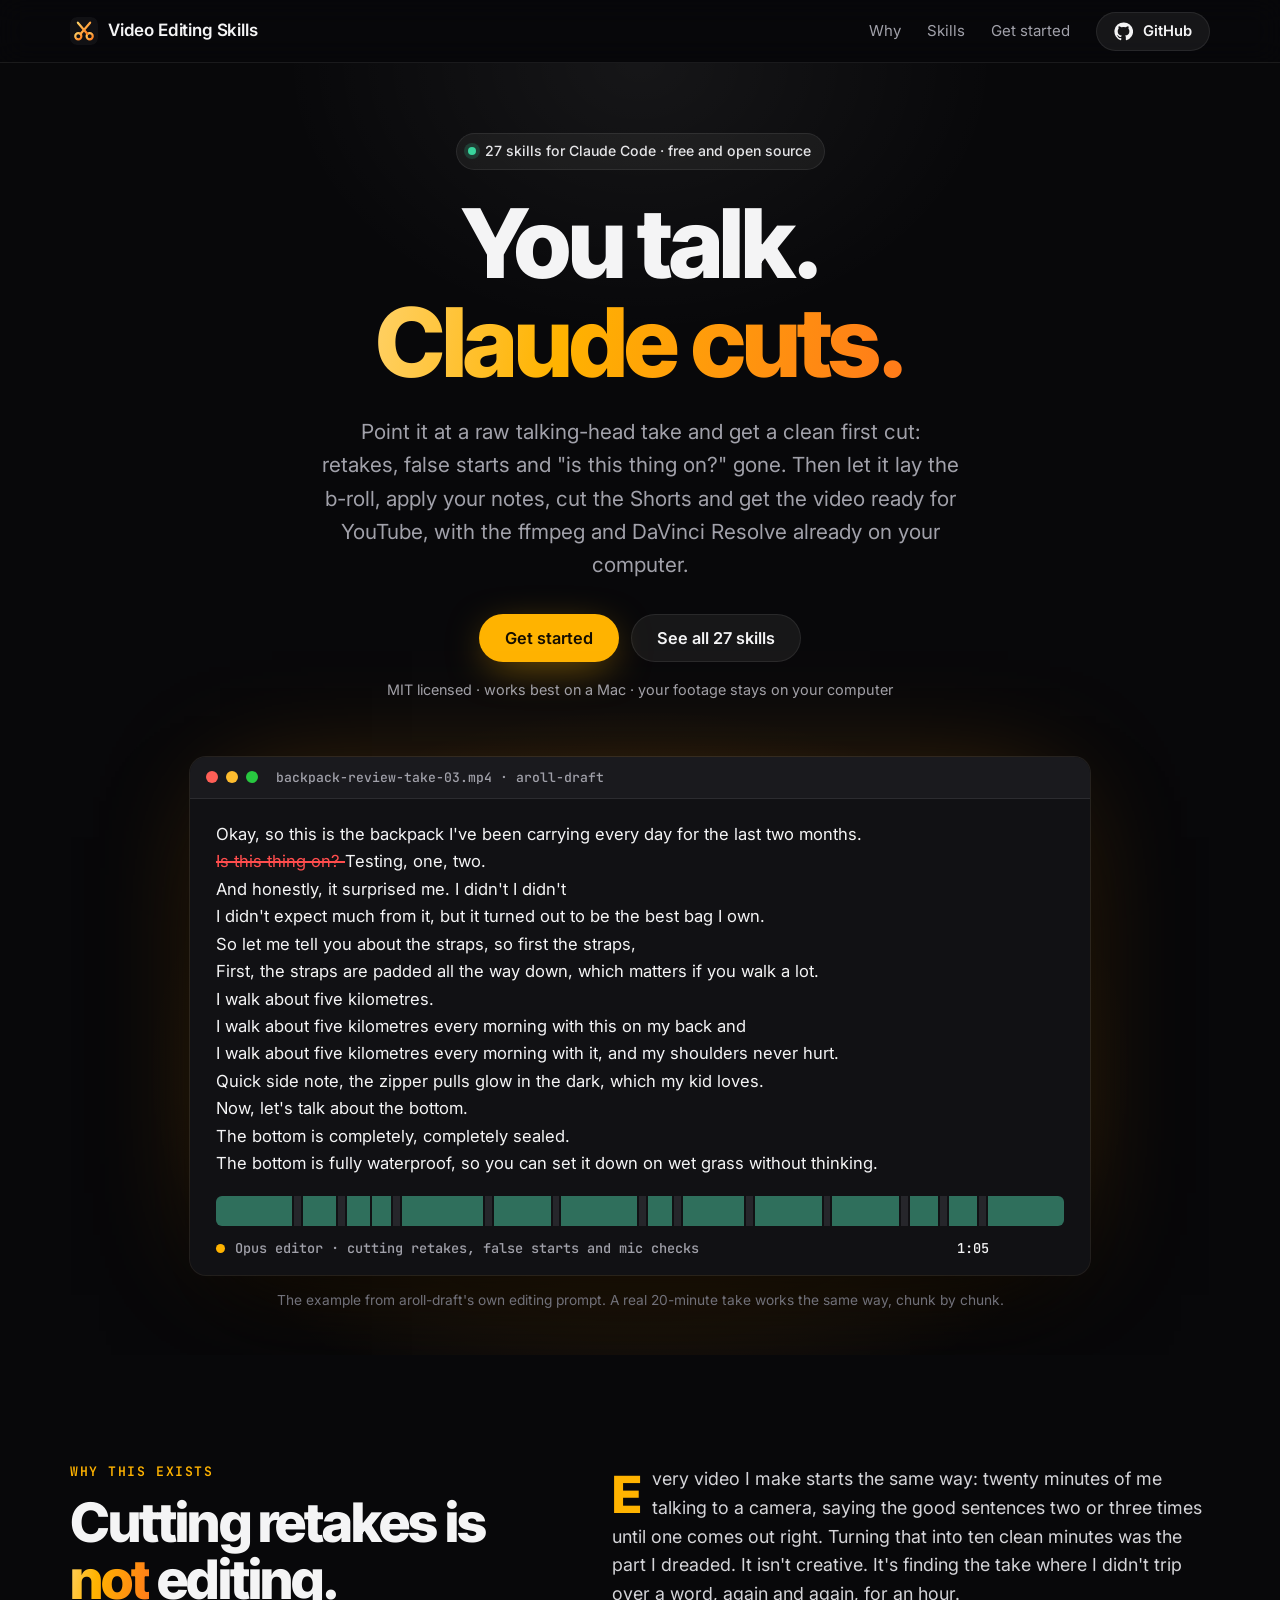
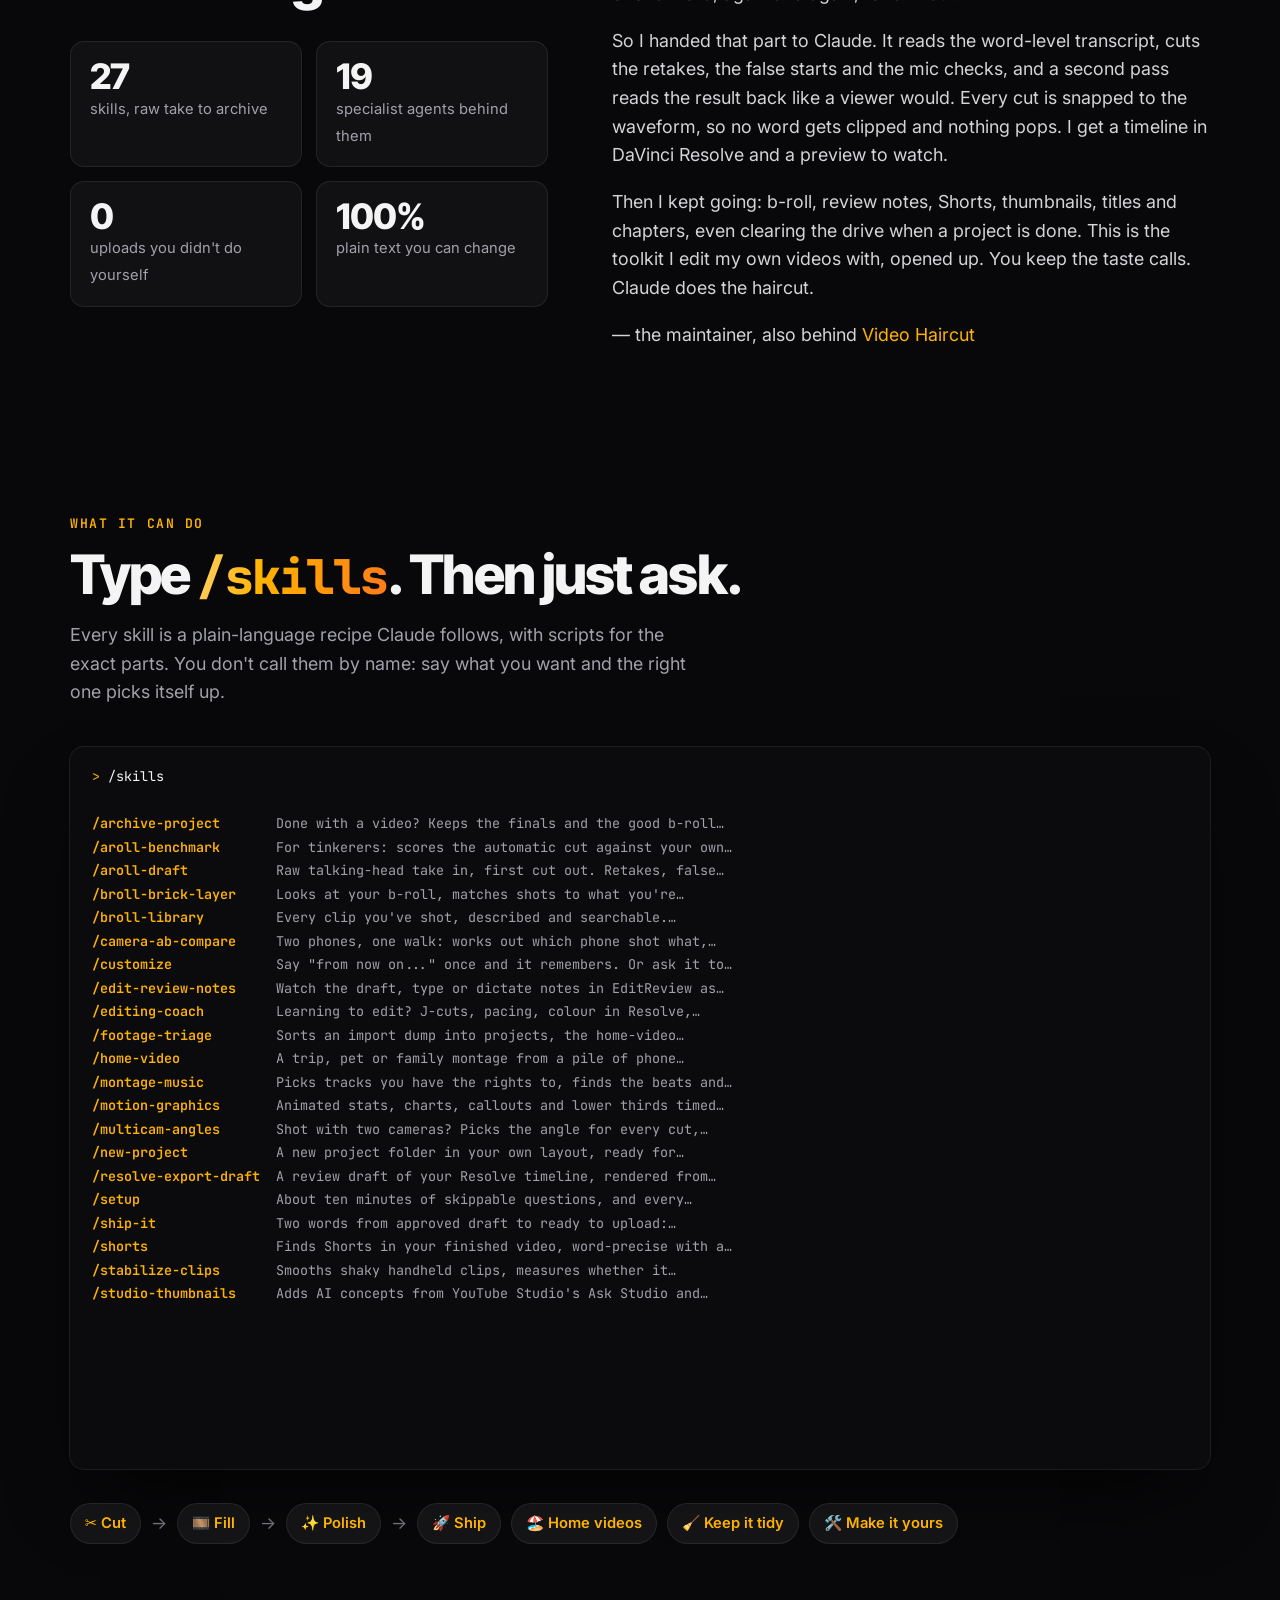
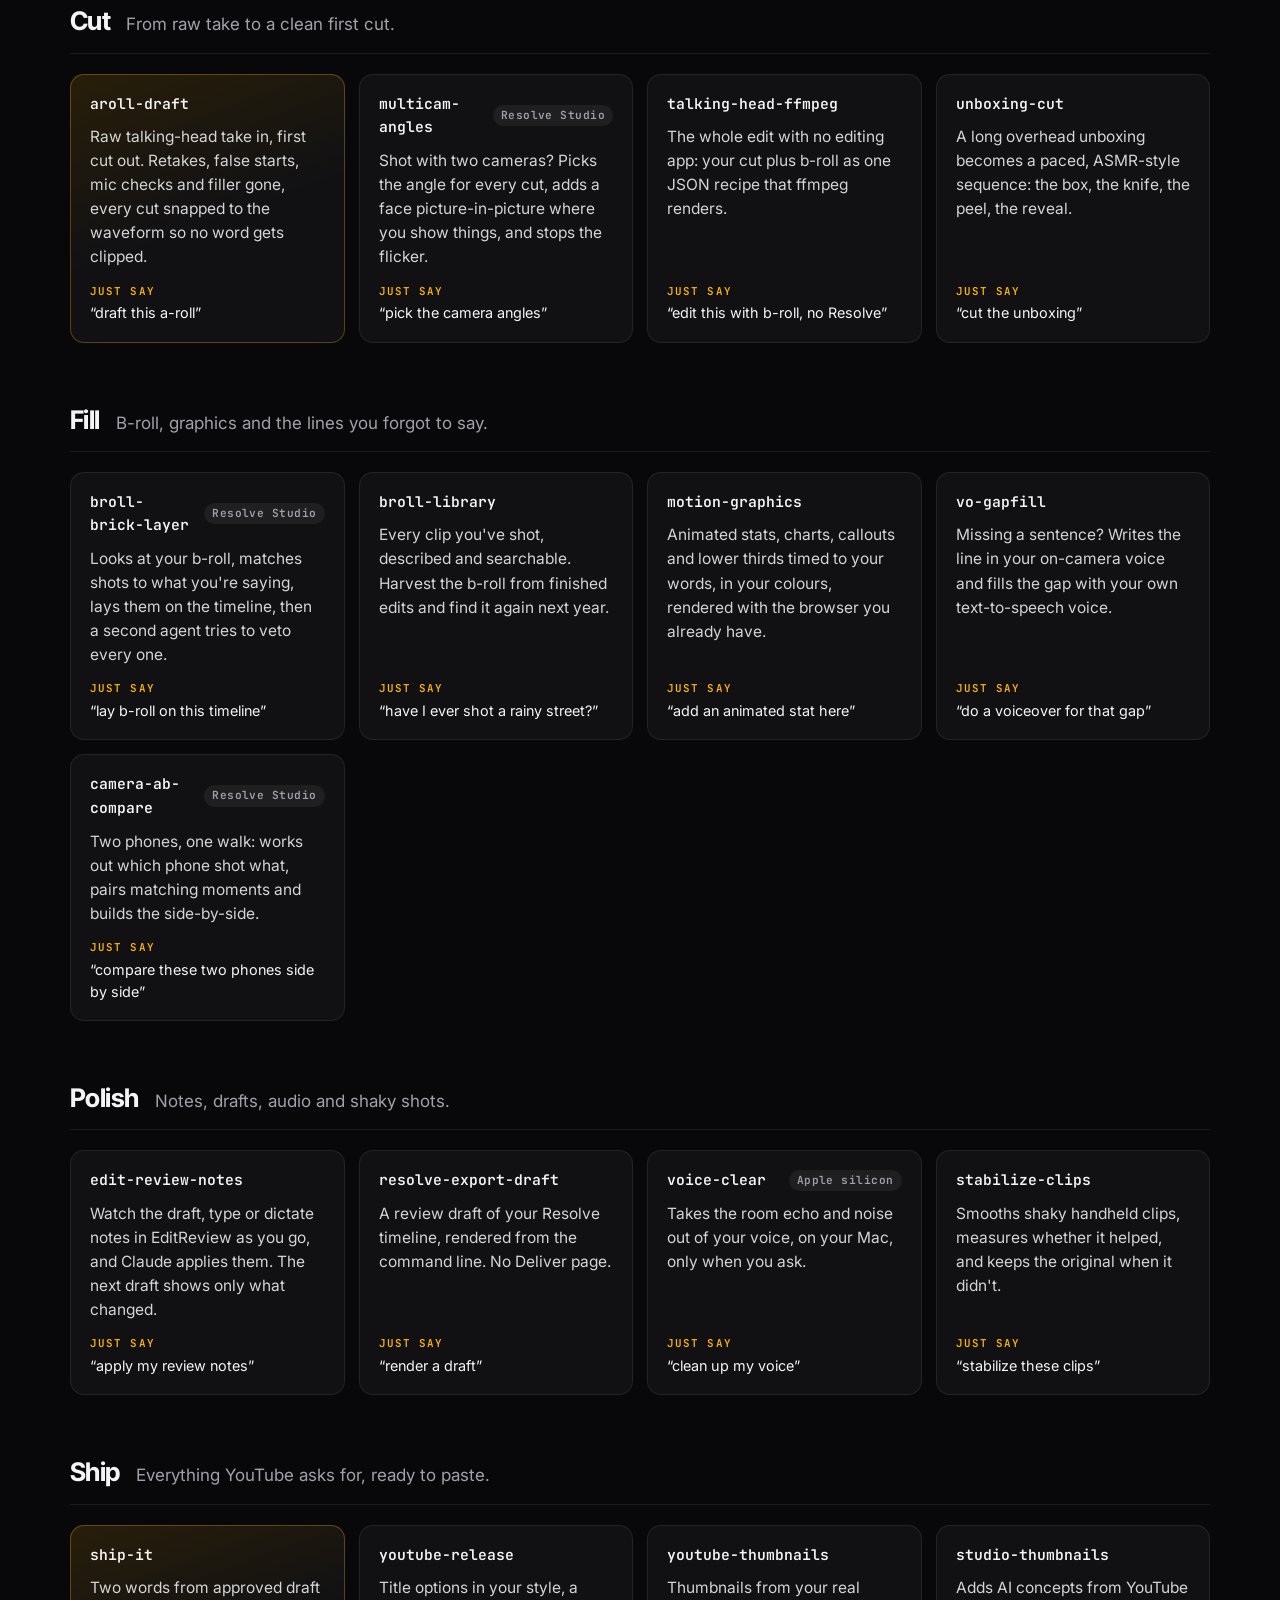
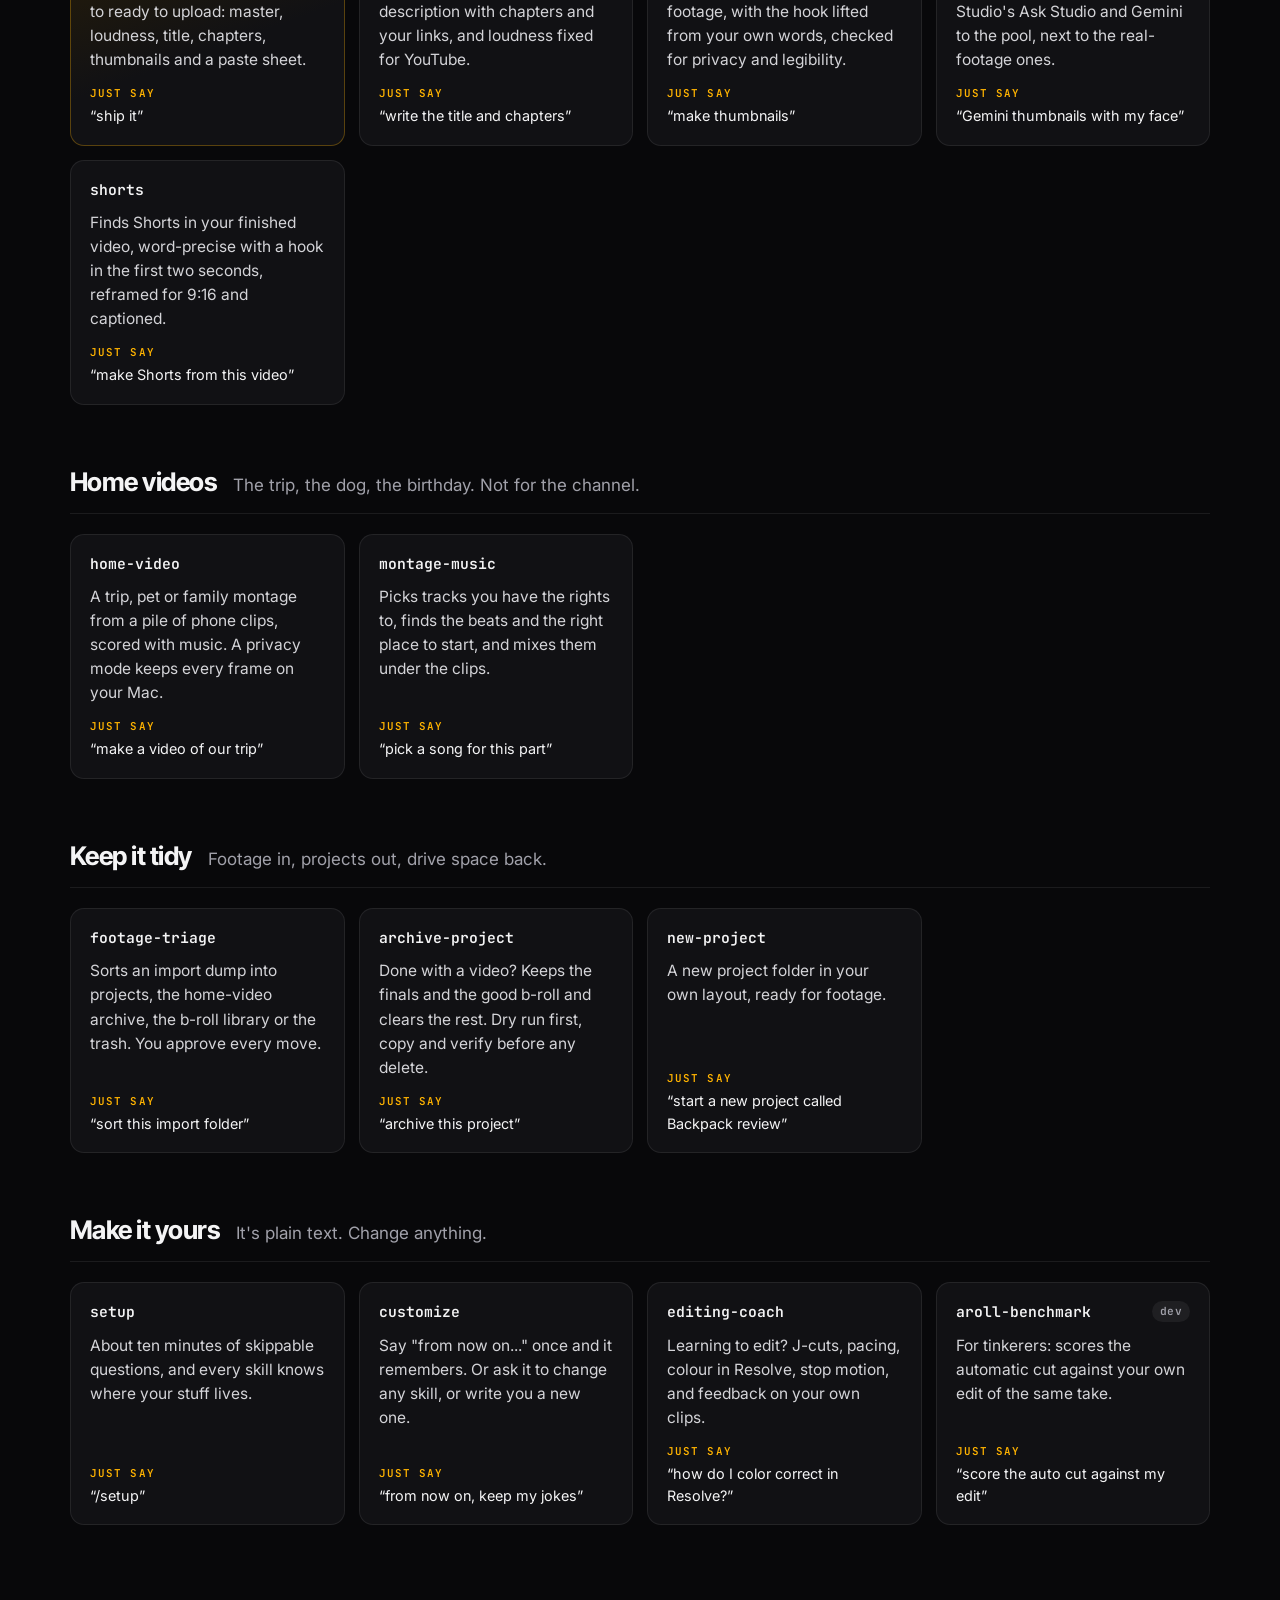
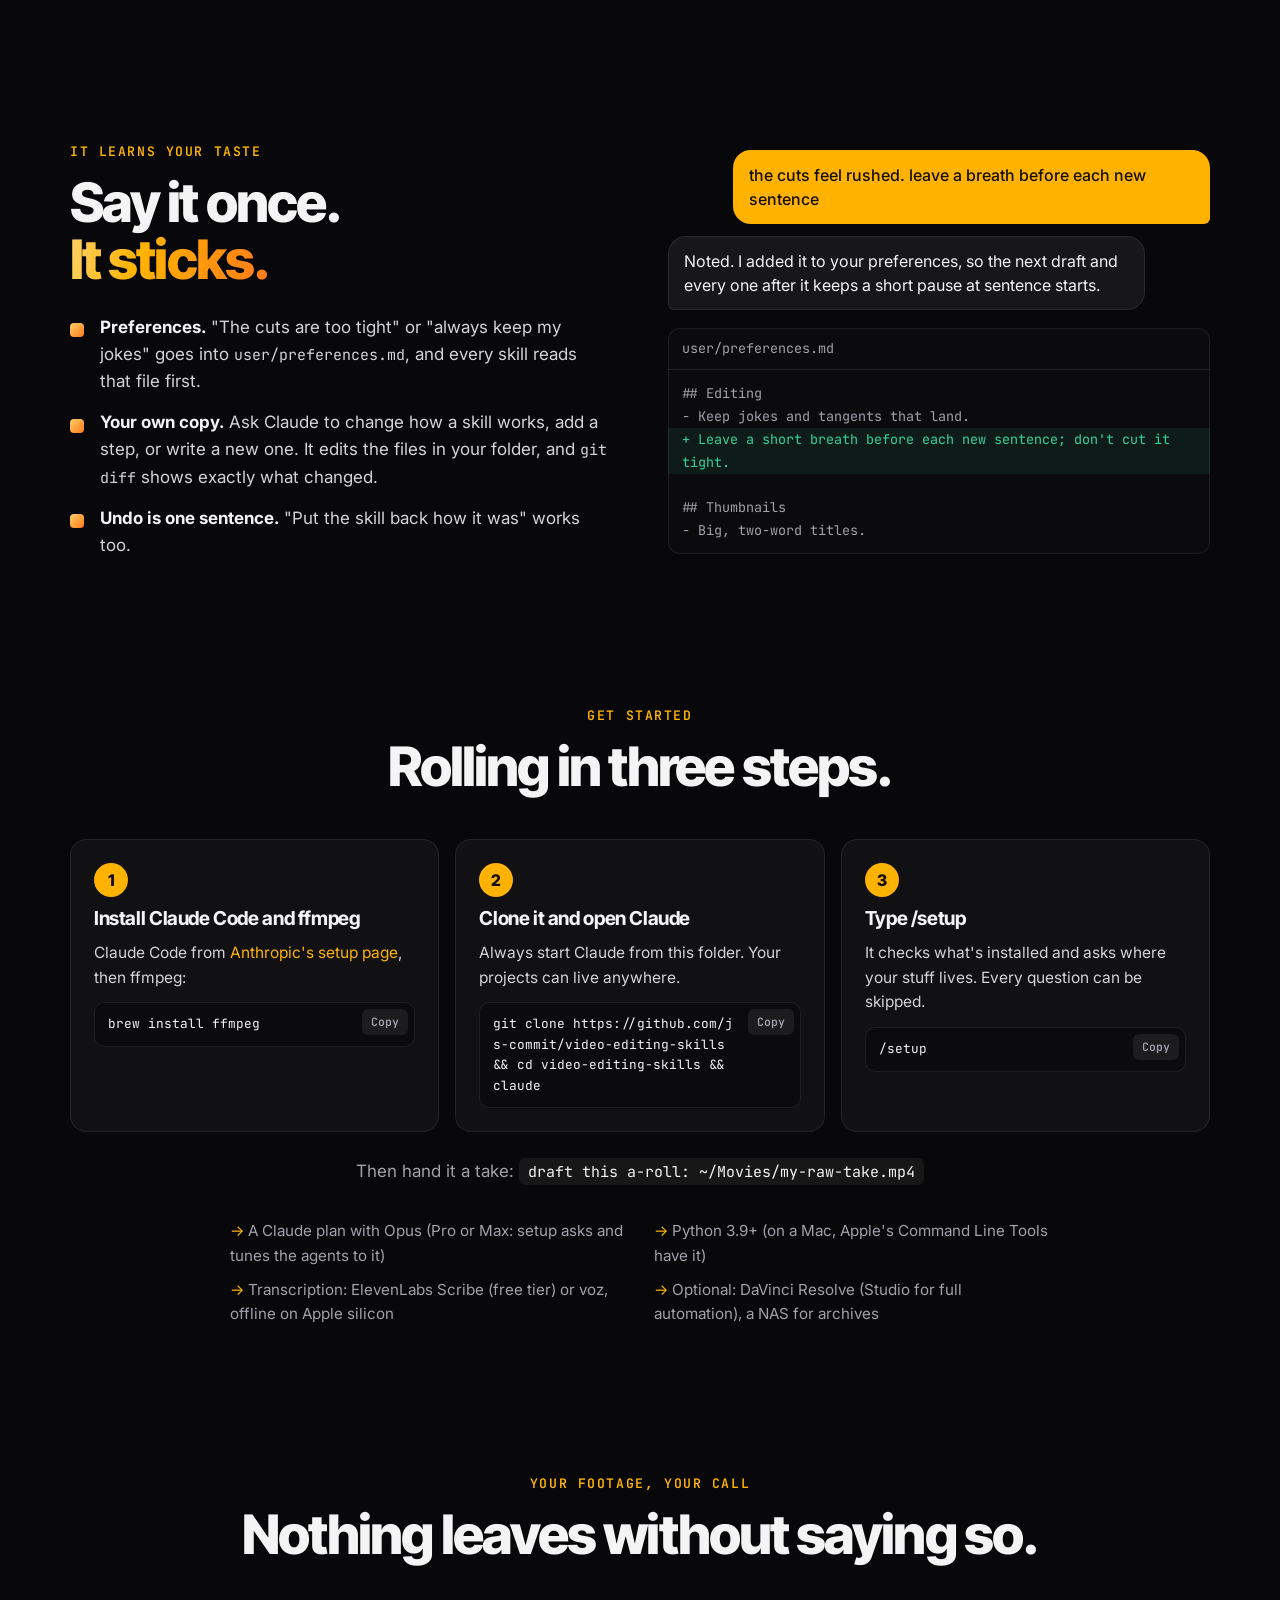
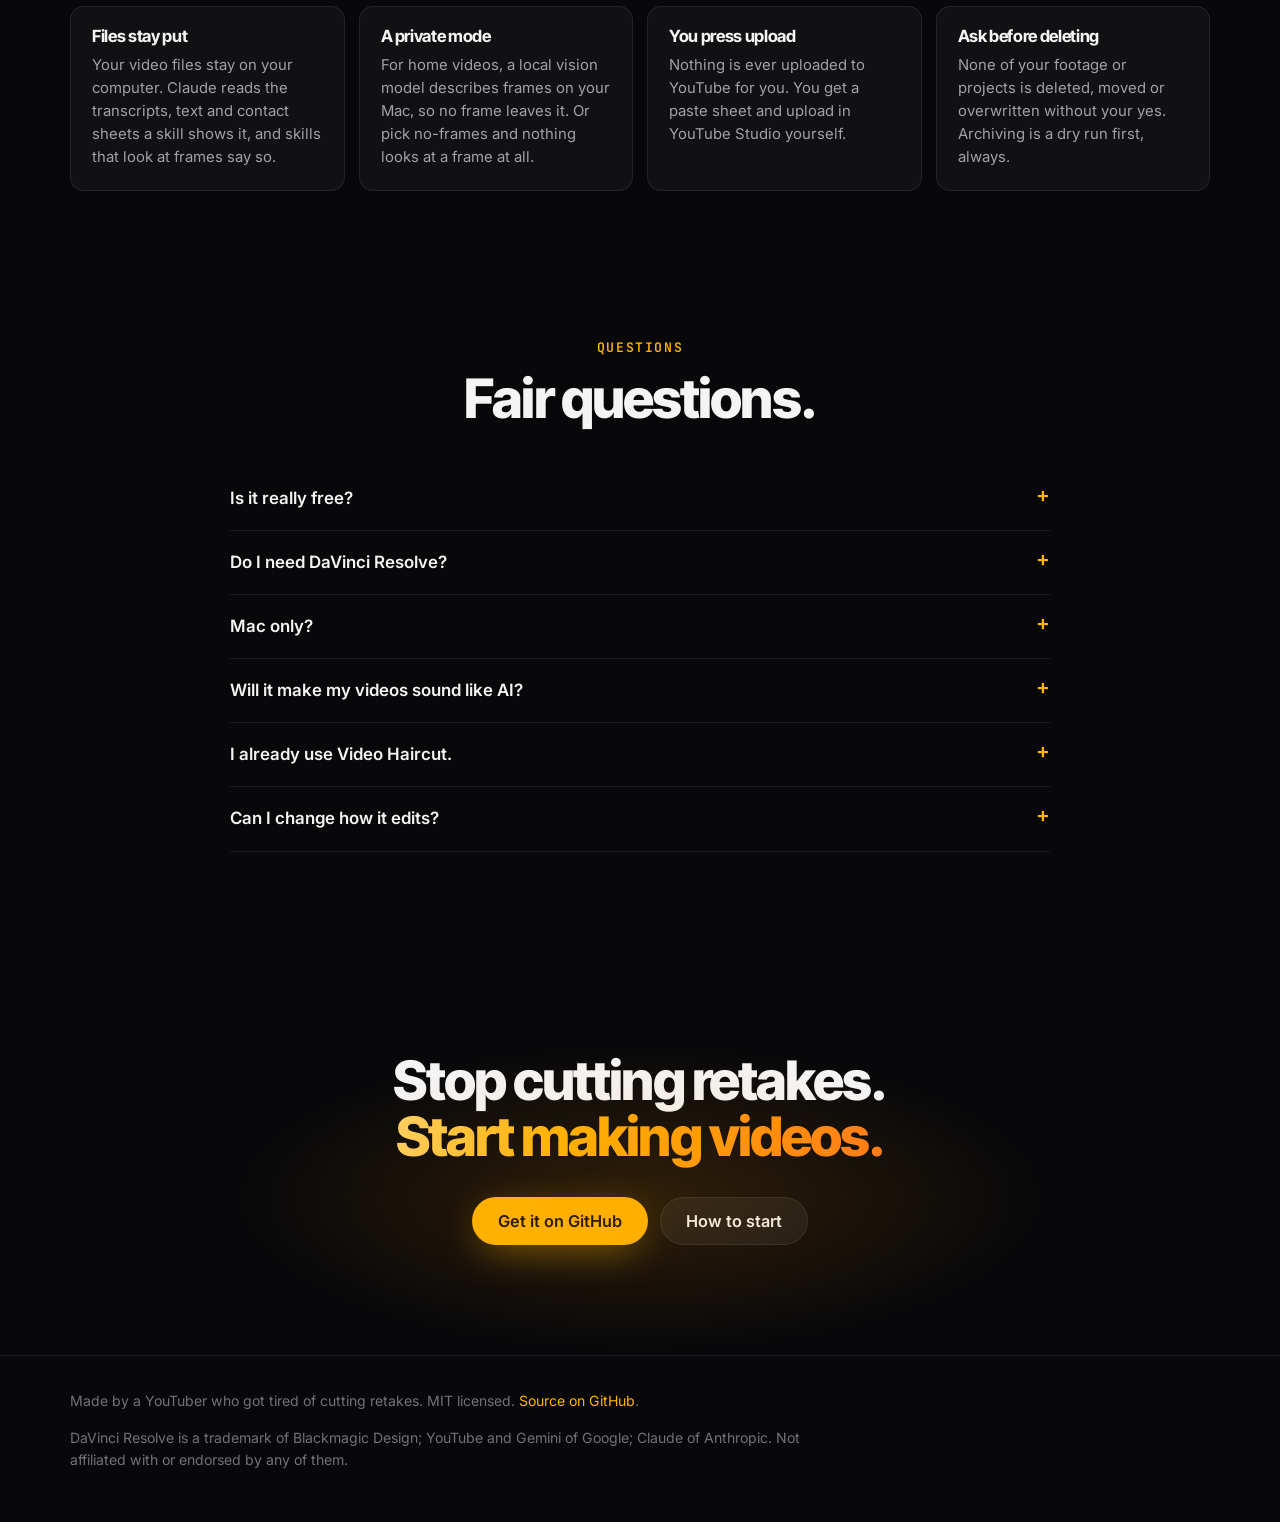
==== site/index.html @ 105f8a3c "Project page in site/: build.py fills the skill list from the skills themselves; a Pages workflow pu" ====
<!DOCTYPE html>
<html lang="en">
<head>
<meta charset="UTF-8">
<meta name="viewport" content="width=device-width, initial-scale=1">
<title>Video Editing Skills for Claude Code</title>
<meta name="description" content="Free, open-source Claude Code skills that turn a raw talking-head take into a clean first cut, then lay b-roll, apply your notes, cut Shorts and get the video ready for YouTube, with ffmpeg and DaVinci Resolve.">
<meta name="theme-color" content="#08080a">
<meta property="og:type" content="website">
<meta property="og:url" content="https://js-commit.github.io/video-editing-skills/">
<meta property="og:title" content="Video Editing Skills: you talk, Claude cuts">
<meta property="og:description" content="Claude Code skills that cut your raw take, lay the b-roll, apply your notes and get it ready for YouTube. Free and open source.">
<meta property="og:image" content="https://js-commit.github.io/video-editing-skills/og.png">
<meta name="twitter:card" content="summary_large_image">
<link rel="icon" href="favicon.svg" type="image/svg+xml">
<link rel="preconnect" href="https://fonts.googleapis.com">
<link rel="preconnect" href="https://fonts.gstatic.com" crossorigin>
<link href="https://fonts.googleapis.com/css2?family=Inter:wght@400;500;600&family=Inter+Tight:wght@600;700;800&family=JetBrains+Mono:wght@400;600&display=swap" rel="stylesheet">
<style>
  :root {
    --bg: #08080a;
    --panel: #111114;
    --panel-2: #17171b;
    --line: rgba(255, 255, 255, 0.08);
    --text: #f4f4f5;
    --muted: #a1a1aa;
    --dim: #71717a;
    --amber: #ffb300;
    --orange: #ff7a1a;
    --cut: #ff4d4d;
    --keep: #34d399;
    --max: 1180px;
    --mono: "JetBrains Mono", ui-monospace, SFMono-Regular, Menlo, monospace;
  }
  * { box-sizing: border-box; }
  html { scroll-behavior: smooth; }
  body {
    margin: 0; background: var(--bg); color: var(--text);
    font: 17px/1.6 Inter, system-ui, -apple-system, "Segoe UI", Roboto, sans-serif;
    -webkit-font-smoothing: antialiased; overflow-x: hidden;
  }
  a { color: inherit; text-decoration: none; }
  p a, li a, dd a, .fine a { color: var(--amber); }
  p a:hover, li a:hover, dd a:hover { text-decoration: underline; }
  code { font-family: var(--mono); font-size: .88em; }
  .wrap { max-width: var(--max); margin: 0 auto; padding: 0 20px; }
  h1, h2, h3 { font-family: "Inter Tight", Inter, sans-serif; letter-spacing: -0.035em; line-height: 1.04; margin: 0; }
  h2 { font-size: clamp(2rem, 4.6vw, 3.4rem); font-weight: 800; }
  h3 { font-size: 1.2rem; font-weight: 700; letter-spacing: -0.02em; }
  .grad {
    background: linear-gradient(100deg, #ffd166 0%, var(--amber) 35%, var(--orange) 100%);
    -webkit-background-clip: text; background-clip: text; color: transparent;
  }
  section { padding: 110px 0; }
  .kicker { font: 600 .82rem/1 var(--mono); letter-spacing: .12em; text-transform: uppercase; color: var(--amber); margin-bottom: 16px; }
  .sub { color: var(--muted); font-size: 1.12rem; max-width: 40rem; margin: 18px 0 0; }
  .center { text-align: center; }
  .center .sub { margin-left: auto; margin-right: auto; }

  /* Buttons */
  .btn {
    display: inline-flex; align-items: center; justify-content: center; gap: 10px;
    padding: 16px 26px; border-radius: 999px; font-weight: 600; font-size: 1.02rem; line-height: 1;
    transition: transform .15s ease, box-shadow .15s ease, background .15s ease; border: 0; cursor: pointer;
  }
  .btn svg { width: 19px; height: 19px; flex: none; }
  .btn:hover { transform: translateY(-1px); }
  .btn-primary { background: var(--amber); color: #140d00; box-shadow: 0 10px 40px -10px rgba(255,179,0,.6); }
  .btn-primary:hover { background: #ffc233; box-shadow: 0 14px 50px -10px rgba(255,179,0,.75); }
  .btn-ghost { color: var(--text); background: rgba(255,255,255,.06); box-shadow: inset 0 0 0 1px var(--line); }
  .btn-ghost:hover { background: rgba(255,255,255,.1); }

  /* Nav */
  header {
    position: sticky; top: 0; z-index: 20;
    background: rgba(8, 8, 10, .72); backdrop-filter: saturate(160%) blur(14px);
    -webkit-backdrop-filter: saturate(160%) blur(14px); border-bottom: 1px solid var(--line);
  }
  .nav { display: flex; align-items: center; justify-content: space-between; height: 62px; gap: 16px; }
  .brand { display: flex; align-items: center; gap: 10px; font-weight: 600; letter-spacing: -0.01em; white-space: nowrap; }
  .brand img { width: 28px; height: 28px; border-radius: 7px; }
  .nav-links { display: flex; align-items: center; gap: 26px; font-size: .94rem; color: var(--muted); }
  .nav-links a:hover { color: var(--text); }
  .nav .btn { padding: 10px 18px; font-size: .92rem; color: var(--text); }
  @media (max-width: 760px) { .nav-links .hide-sm { display: none; } }

  /* Hero */
  .hero { position: relative; padding: 70px 0 30px; text-align: center; overflow: hidden; }
  .hero::before {
    content: ""; position: absolute; inset: 0; pointer-events: none;
    background:
      radial-gradient(55% 40% at 50% 78%, rgba(255,150,0,.20), transparent 70%),
      radial-gradient(40% 30% at 50% 0%, rgba(255,255,255,.06), transparent 70%);
  }
  .pill {
    display: inline-flex; align-items: center; gap: 9px; padding: 7px 14px 7px 12px; border-radius: 999px;
    font-size: .88rem; font-weight: 500; color: #e4e4e7; background: rgba(255,255,255,.05);
    box-shadow: inset 0 0 0 1px var(--line);
  }
  .pill .dot { width: 8px; height: 8px; border-radius: 50%; background: var(--keep); box-shadow: 0 0 0 4px rgba(52,211,153,.18); }
  .hero h1 { font-size: clamp(2.9rem, 8vw, 6rem); font-weight: 800; margin: 24px auto 0; max-width: 11ch; }
  .lede { font-size: clamp(1.08rem, 1.9vw, 1.3rem); color: var(--muted); max-width: 40rem; margin: 22px auto 0; }
  .cta { display: flex; flex-wrap: wrap; gap: 12px; justify-content: center; margin-top: 32px; }
  .fine { font-size: .9rem; color: var(--muted); margin-top: 16px; }

  /* The haircut demo */
  .demo { position: relative; max-width: 900px; margin: 56px auto 0; text-align: left; }
  .win {
    background: var(--panel); border-radius: 16px; overflow: hidden;
    box-shadow: 0 0 0 1px rgba(255,255,255,.09), 0 50px 100px -30px rgba(0,0,0,.9), 0 0 120px -40px rgba(255,150,0,.35);
  }
  .bar { height: 42px; display: flex; align-items: center; gap: 8px; padding: 0 16px; background: #1a1a1e; border-bottom: 1px solid var(--line); }
  .bar i { width: 12px; height: 12px; border-radius: 50%; flex: none; }
  .bar i:nth-child(1) { background: #ff5f57; } .bar i:nth-child(2) { background: #febc2e; } .bar i:nth-child(3) { background: #28c840; }
  .bar span { margin-left: 10px; font: 500 .82rem/1 var(--mono); color: var(--muted); white-space: nowrap; overflow: hidden; text-overflow: ellipsis; }
  .script { padding: 22px 26px 8px; font-size: clamp(.92rem, 1.6vw, 1.04rem); line-height: 1.65; min-height: 200px; }
  .ln { position: relative; display: block; overflow: hidden; max-height: 10em; transition: max-height .6s ease, opacity .6s ease, margin .6s ease; }
  .ln .w { display: inline-block; white-space: pre; transition: color .25s ease, opacity .5s ease, max-width .6s ease, font-size .6s ease; max-width: 14em; vertical-align: bottom; }
  .ln .w.cut.marked { color: var(--cut); text-decoration: line-through; text-decoration-thickness: 2px; }
  .collapse .ln .w.cut { max-width: 0; opacity: 0; }
  .collapse .ln.all-cut { max-height: 0; opacity: 0; }
  .ln.scan::after { content: ""; position: absolute; inset: 0; background: linear-gradient(90deg, transparent, rgba(52,211,153,.14), transparent); }
  .tl { margin: 10px 26px 0; height: 30px; display: flex; gap: 2px; border-radius: 6px; overflow: hidden; }
  .seg { flex-basis: 0; background: #2f6f5c; transition: flex-grow .7s ease, background .3s ease, margin .7s ease; min-width: 0; }
  .seg.gap { background: #26262b; }
  .seg.cut.marked { background: var(--cut); }
  .collapse .seg.cut { flex-grow: 0 !important; margin-left: -2px; }
  .status { display: flex; align-items: center; justify-content: space-between; gap: 14px; padding: 14px 26px 18px; font: 500 .85rem/1.3 var(--mono); color: var(--muted); }
  .status .what { display: flex; align-items: center; gap: 10px; min-width: 0; }
  .status .what b { width: 9px; height: 9px; border-radius: 50%; background: var(--amber); flex: none; animation: pulse 1.2s ease-in-out infinite; }
  .status.done .what b { background: var(--keep); animation: none; }
  .status .clock { white-space: nowrap; color: var(--text); }
  .status .clock s { color: var(--dim); text-decoration-thickness: 1px; margin-right: 6px; }
  .replay { font: 600 .82rem/1 var(--mono); color: var(--amber); background: none; border: 0; cursor: pointer; padding: 0; visibility: hidden; }
  .status.done .replay { visibility: visible; }
  .demo-note { text-align: center; font-size: .86rem; color: var(--dim); margin-top: 14px; }
  @keyframes pulse { 50% { opacity: .35; } }

  /* Why */
  .why { display: grid; grid-template-columns: 1fr 1.25fr; gap: 64px; align-items: start; }
  .why .story p { font-size: 1.12rem; color: #d4d4d8; margin: 0 0 18px; }
  .why .story p:first-child::first-letter { font: 800 3.2rem/0.9 "Inter Tight", sans-serif; float: left; margin: 6px 10px 0 0; color: var(--amber); }
  .sig { color: var(--muted); font-size: .95rem; }
  .stats { display: grid; grid-template-columns: repeat(2, 1fr); gap: 14px; margin-top: 34px; }
  .stat { background: var(--panel); border-radius: 14px; padding: 18px 20px; box-shadow: inset 0 0 0 1px var(--line); }
  .stat b { display: block; font: 800 2.2rem/1 "Inter Tight", sans-serif; letter-spacing: -0.03em; }
  .stat span { color: var(--muted); font-size: .92rem; }
  @media (max-width: 880px) { .why { grid-template-columns: 1fr; gap: 28px; } }

  /* Pipeline strip */
  .pipe { display: flex; flex-wrap: wrap; gap: 10px; margin: 34px 0 0; padding: 0; list-style: none; }
  .pipe a {
    display: inline-flex; align-items: center; gap: 8px; padding: 9px 15px; border-radius: 999px; font-size: .92rem; font-weight: 600;
    background: rgba(255,255,255,.05); box-shadow: inset 0 0 0 1px var(--line); transition: background .15s ease;
  }
  .pipe a:hover { background: rgba(255,179,0,.14); }
  .pipe .arrow { color: var(--dim); align-self: center; }

  /* Terminal */
  .term { margin-top: 40px; background: #0b0b0d; border-radius: 14px; overflow: hidden; box-shadow: 0 0 0 1px rgba(255,255,255,.09), 0 40px 80px -30px rgba(0,0,0,.9); }
  .term pre { margin: 0; padding: 18px 22px 22px; font: .84rem/1.75 var(--mono); color: #d4d4d8; overflow: auto; }
  .term .prompt { color: var(--text); }
  .term .prompt::before { content: "> "; color: var(--amber); }
  .term .caret { display: inline-block; width: .6em; height: 1.1em; background: var(--amber); vertical-align: -0.2em; animation: pulse 1s steps(1) infinite; }
  .term .t-row { display: inline; }
  .term .t-row b { color: var(--amber); font-weight: 600; }
  .term .t-row i { font-style: normal; color: var(--muted); }
  .term.typing .t-row { visibility: hidden; }
  .term .t-row.on { visibility: visible; }

  /* Cards */
  .group { margin-top: 64px; scroll-margin-top: 80px; }
  .group-head { display: flex; align-items: baseline; gap: 16px; flex-wrap: wrap; border-bottom: 1px solid var(--line); padding-bottom: 14px; }
  .group-head h3 { font-size: 1.6rem; }
  .group-head p { margin: 0; color: var(--muted); }
  .cards { display: grid; grid-template-columns: repeat(auto-fill, minmax(260px, 1fr)); gap: 14px; margin-top: 20px; }
  .card {
    display: flex; flex-direction: column; gap: 10px; background: var(--panel); border-radius: 14px; padding: 18px 20px;
    box-shadow: inset 0 0 0 1px var(--line); transition: transform .15s ease, box-shadow .15s ease; scroll-margin-top: 80px;
  }
  .card:hover { transform: translateY(-2px); box-shadow: inset 0 0 0 1px rgba(255,179,0,.35); }
  .card.star { background: linear-gradient(160deg, rgba(255,179,0,.13), var(--panel) 55%); box-shadow: inset 0 0 0 1px rgba(255,179,0,.3); }
  .card-top { display: flex; align-items: center; justify-content: space-between; gap: 10px; }
  .card-top code { font-weight: 600; font-size: .92rem; color: var(--text); }
  .badge { font: 600 .7rem/1 var(--mono); letter-spacing: .04em; color: var(--muted); padding: 5px 8px; border-radius: 999px; background: rgba(255,255,255,.06); white-space: nowrap; }
  .card p { margin: 0; color: #d4d4d8; font-size: .97rem; line-height: 1.55; }
  .card .say { margin-top: auto; padding-top: 6px; font-size: .9rem; color: var(--text); }
  .card .say span { display: block; font: 600 .68rem/1 var(--mono); letter-spacing: .1em; text-transform: uppercase; color: var(--amber); margin-bottom: 6px; }

  /* It learns */
  .learn { display: grid; grid-template-columns: 1fr 1fr; gap: 56px; align-items: center; }
  .chat { display: flex; flex-direction: column; gap: 12px; }
  .bubble { max-width: 88%; padding: 13px 16px; border-radius: 18px; font-size: 1rem; line-height: 1.5; }
  .bubble.you { align-self: flex-end; background: var(--amber); color: #140d00; border-bottom-right-radius: 6px; font-weight: 500; }
  .bubble.claude { align-self: flex-start; background: var(--panel-2); box-shadow: inset 0 0 0 1px var(--line); border-bottom-left-radius: 6px; }
  .file { margin-top: 18px; background: #0b0b0d; border-radius: 12px; box-shadow: inset 0 0 0 1px var(--line); font: .84rem/1.7 var(--mono); overflow: hidden; }
  .file .fname { padding: 9px 14px; border-bottom: 1px solid var(--line); color: var(--muted); }
  .file pre { margin: 0; padding: 12px 14px; color: #a1a1aa; white-space: pre-wrap; font: inherit; }
  .file .add { display: block; color: var(--keep); background: rgba(52,211,153,.08); margin: 0 -14px; padding: 0 14px; }
  .points { list-style: none; padding: 0; margin: 26px 0 0; display: grid; gap: 14px; }
  .points li { padding-left: 30px; position: relative; color: #d4d4d8; }
  .points li::before { content: ""; position: absolute; left: 0; top: .55em; width: 14px; height: 14px; border-radius: 4px; background: linear-gradient(135deg, #ffd166, var(--orange)); }
  .points b { color: var(--text); }
  @media (max-width: 880px) { .learn { grid-template-columns: 1fr; gap: 30px; } }

  /* Start */
  .steps { display: grid; grid-template-columns: repeat(3, 1fr); gap: 16px; margin-top: 44px; counter-reset: step; }
  .step { background: var(--panel); border-radius: 16px; padding: 24px; box-shadow: inset 0 0 0 1px var(--line); counter-increment: step; display: flex; flex-direction: column; gap: 12px; min-width: 0; }
  .step::before { content: counter(step); font: 800 1rem/1 "Inter Tight", sans-serif; width: 34px; height: 34px; border-radius: 50%; display: grid; place-items: center; background: var(--amber); color: #140d00; }
  .step p { margin: 0; color: #d4d4d8; font-size: .97rem; }
  .code { position: relative; background: #0b0b0d; border-radius: 10px; box-shadow: inset 0 0 0 1px var(--line); }
  .code pre { margin: 0; padding: 12px 64px 12px 14px; font: .8rem/1.6 var(--mono); color: var(--text); white-space: pre-wrap; word-break: break-all; }
  .copy { position: absolute; top: 7px; right: 7px; font: 600 .72rem/1 var(--mono); color: var(--muted); background: rgba(255,255,255,.07); border: 0; border-radius: 6px; padding: 7px 9px; cursor: pointer; }
  .copy:hover { color: var(--text); }
  .then { margin-top: 26px; text-align: center; color: var(--muted); }
  .then code { color: var(--text); background: rgba(255,255,255,.06); padding: 4px 9px; border-radius: 6px; }
  .needs { margin: 34px auto 0; max-width: 820px; display: grid; grid-template-columns: repeat(2, 1fr); gap: 10px 28px; color: var(--muted); font-size: .95rem; list-style: none; padding: 0; }
  .needs li::before { content: "→ "; color: var(--amber); }
  @media (max-width: 880px) { .steps { grid-template-columns: 1fr; } .needs { grid-template-columns: 1fr; } }

  /* Privacy */
  .trust { display: grid; grid-template-columns: repeat(4, 1fr); gap: 14px; margin-top: 44px; }
  .trust div { background: var(--panel); border-radius: 14px; padding: 22px; box-shadow: inset 0 0 0 1px var(--line); }
  .trust h3 { font-size: 1.05rem; margin-bottom: 8px; }
  .trust p { margin: 0; color: var(--muted); font-size: .93rem; line-height: 1.55; }
  @media (max-width: 980px) { .trust { grid-template-columns: repeat(2, 1fr); } }
  @media (max-width: 560px) { .trust { grid-template-columns: 1fr; } }

  /* FAQ */
  .faq { max-width: 820px; margin: 40px auto 0; }
  .faq details { border-bottom: 1px solid var(--line); padding: 18px 0; }
  .faq summary { cursor: pointer; font-weight: 600; font-size: 1.06rem; list-style: none; display: flex; justify-content: space-between; gap: 16px; }
  .faq summary::-webkit-details-marker { display: none; }
  .faq summary::after { content: "+"; color: var(--amber); font-size: 1.3rem; line-height: 1; }
  .faq details[open] summary::after { content: "–"; }
  .faq details p { margin: 12px 0 0; color: var(--muted); }

  /* Closing + footer */
  .closing { text-align: center; padding: 90px 0 110px; position: relative; }
  .closing::before { content: ""; position: absolute; inset: 0; pointer-events: none; background: radial-gradient(45% 55% at 50% 60%, rgba(255,150,0,.16), transparent 70%); }
  footer { border-top: 1px solid var(--line); padding: 34px 0 50px; color: var(--dim); font-size: .88rem; }
  footer .wrap { display: flex; flex-wrap: wrap; gap: 14px 30px; justify-content: space-between; }
  footer a:hover { color: var(--text); }
  footer p { margin: 0; max-width: 46rem; }

  @media (max-width: 560px) {
    section { padding: 80px 0; }
    .wrap { padding: 0 16px; }
    .script { padding: 18px 16px 6px; }
    .tl { margin: 10px 16px 0; }
    .status { padding: 12px 16px 16px; flex-wrap: wrap; }
    .term pre { max-height: 440px; }
  }
  @media (prefers-reduced-motion: reduce) {
    *, *::before, *::after { animation: none !important; transition: none !important; }
    html { scroll-behavior: auto; }
  }
</style>
</head>
<body>

<header>
  <div class="wrap nav">
    <a class="brand" href="#top"><img src="favicon.svg" alt="">Video Editing Skills</a>
    <nav class="nav-links">
      <a class="hide-sm" href="#why">Why</a>
      <a class="hide-sm" href="#skills">Skills</a>
      <a class="hide-sm" href="#start">Get started</a>
      <a class="btn btn-ghost" href="https://github.com/js-commit/video-editing-skills">
        <svg viewBox="0 0 24 24" fill="currentColor" aria-hidden="true"><path d="M12 .5a11.5 11.5 0 0 0-3.64 22.41c.58.1.79-.25.79-.56v-2c-3.2.7-3.88-1.37-3.88-1.37-.53-1.33-1.28-1.69-1.28-1.69-1.05-.72.08-.7.08-.7 1.16.08 1.77 1.19 1.77 1.19 1.03 1.77 2.7 1.26 3.36.96.1-.75.4-1.26.73-1.55-2.55-.29-5.24-1.28-5.24-5.68 0-1.26.45-2.28 1.19-3.09-.12-.29-.52-1.46.11-3.05 0 0 .97-.31 3.17 1.18a11 11 0 0 1 5.77 0c2.2-1.49 3.17-1.18 3.17-1.18.63 1.59.23 2.76.11 3.05.74.81 1.19 1.83 1.19 3.09 0 4.41-2.69 5.38-5.25 5.67.41.36.78 1.06.78 2.14v3.17c0 .31.21.67.8.56A11.5 11.5 0 0 0 12 .5Z"/></svg>
        GitHub
      </a>
    </nav>
  </div>
</header>

<main id="top">
<section class="hero">
  <div class="wrap">
    <span class="pill"><span class="dot"></span><!-- gen:n-skills -->27<!-- /gen:n-skills --> skills for Claude Code · free and open source</span>
    <h1>You talk.<br><span class="grad">Claude cuts.</span></h1>
    <p class="lede">Point it at a raw talking-head take and get a clean first cut: retakes, false starts and "is this thing on?" gone. Then let it lay the b-roll, apply your notes, cut the Shorts and get the video ready for YouTube, with the ffmpeg and DaVinci Resolve already on your computer.</p>
    <div class="cta">
      <a class="btn btn-primary" href="#start">Get started</a>
      <a class="btn btn-ghost" href="#skills">See all <!-- gen:n-skills -->27<!-- /gen:n-skills --> skills</a>
    </div>
    <p class="fine">MIT licensed · works best on a Mac · your footage stays on your computer</p>

    <div class="demo" id="demo" aria-label="Animation: an a-roll transcript where retakes and filler are struck through and removed, and the timeline gets shorter.">
      <div class="win">
        <div class="bar"><i></i><i></i><i></i><span>backpack-review-take-03.mp4 · aroll-draft</span></div>
        <div class="script" aria-hidden="true"></div>
        <div class="tl" aria-hidden="true"></div>
        <div class="status" aria-hidden="true">
          <span class="what"><b></b><span class="txt">Ready</span></span>
          <span><span class="clock"></span> <button class="replay" type="button">Replay ↺</button></span>
        </div>
      </div>
      <p class="demo-note">The example from aroll-draft's own editing prompt. A real 20-minute take works the same way, chunk by chunk.</p>
    </div>
  </div>
</section>

<section id="why">
  <div class="wrap why">
    <div>
      <div class="kicker">Why this exists</div>
      <h2>Cutting retakes is <span class="grad">not</span> editing.</h2>
      <div class="stats">
        <div class="stat"><b><!-- gen:n-skills -->27<!-- /gen:n-skills --></b><span>skills, raw take to archive</span></div>
        <div class="stat"><b><!-- gen:n-agents -->19<!-- /gen:n-agents --></b><span>specialist agents behind them</span></div>
        <div class="stat"><b>0</b><span>uploads you didn't do yourself</span></div>
        <div class="stat"><b>100%</b><span>plain text you can change</span></div>
      </div>
    </div>
    <div class="story">
      <p>Every video I make starts the same way: twenty minutes of me talking to a camera, saying the good sentences two or three times until one comes out right. Turning that into ten clean minutes was the part I dreaded. It isn't creative. It's finding the take where I didn't trip over a word, again and again, for an hour.</p>
      <p>So I handed that part to Claude. It reads the word-level transcript, cuts the retakes, the false starts and the mic checks, and a second pass reads the result back like a viewer would. Every cut is snapped to the waveform, so no word gets clipped and nothing pops. I get a timeline in DaVinci Resolve and a preview to watch.</p>
      <p>Then I kept going: b-roll, review notes, Shorts, thumbnails, titles and chapters, even clearing the drive when a project is done. This is the toolkit I edit my own videos with, opened up. You keep the taste calls. Claude does the haircut.</p>
      <p class="sig">— the maintainer, also behind <a href="https://github.com/js-commit/video-haircut">Video Haircut</a></p>
    </div>
  </div>
</section>

<section id="skills" style="padding-top: 40px;">
  <div class="wrap">
    <div class="kicker">What it can do</div>
    <h2>Type <code class="grad">/skills</code>. Then just ask.</h2>
    <p class="sub">Every skill is a plain-language recipe Claude follows, with scripts for the exact parts. You don't call them by name: say what you want and the right one picks itself up.</p>

    <div class="term" id="term">
      <pre><span class="prompt" id="prompt">/skills</span>
<!-- gen:terminal -->
<span class="t-row"><b>/archive-project</b>       <i>Done with a video? Keeps the finals and the good b-roll…</i></span>
<span class="t-row"><b>/aroll-benchmark</b>       <i>For tinkerers: scores the automatic cut against your own…</i></span>
<span class="t-row"><b>/aroll-draft</b>           <i>Raw talking-head take in, first cut out. Retakes, false…</i></span>
<span class="t-row"><b>/broll-brick-layer</b>     <i>Looks at your b-roll, matches shots to what you&#x27;re…</i></span>
<span class="t-row"><b>/broll-library</b>         <i>Every clip you&#x27;ve shot, described and searchable.…</i></span>
<span class="t-row"><b>/camera-ab-compare</b>     <i>Two phones, one walk: works out which phone shot what,…</i></span>
<span class="t-row"><b>/customize</b>             <i>Say &quot;from now on...&quot; once and it remembers. Or ask it to…</i></span>
<span class="t-row"><b>/edit-review-notes</b>     <i>Watch the draft, type or dictate notes in EditReview as…</i></span>
<span class="t-row"><b>/editing-coach</b>         <i>Learning to edit? J-cuts, pacing, colour in Resolve,…</i></span>
<span class="t-row"><b>/footage-triage</b>        <i>Sorts an import dump into projects, the home-video…</i></span>
<span class="t-row"><b>/home-video</b>            <i>A trip, pet or family montage from a pile of phone…</i></span>
<span class="t-row"><b>/montage-music</b>         <i>Picks tracks you have the rights to, finds the beats and…</i></span>
<span class="t-row"><b>/motion-graphics</b>       <i>Animated stats, charts, callouts and lower thirds timed…</i></span>
<span class="t-row"><b>/multicam-angles</b>       <i>Shot with two cameras? Picks the angle for every cut,…</i></span>
<span class="t-row"><b>/new-project</b>           <i>A new project folder in your own layout, ready for…</i></span>
<span class="t-row"><b>/resolve-export-draft</b>  <i>A review draft of your Resolve timeline, rendered from…</i></span>
<span class="t-row"><b>/setup</b>                 <i>About ten minutes of skippable questions, and every…</i></span>
<span class="t-row"><b>/ship-it</b>               <i>Two words from approved draft to ready to upload:…</i></span>
<span class="t-row"><b>/shorts</b>                <i>Finds Shorts in your finished video, word-precise with a…</i></span>
<span class="t-row"><b>/stabilize-clips</b>       <i>Smooths shaky handheld clips, measures whether it…</i></span>
<span class="t-row"><b>/studio-thumbnails</b>     <i>Adds AI concepts from YouTube Studio&#x27;s Ask Studio and…</i></span>
<span class="t-row"><b>/talking-head-ffmpeg</b>   <i>The whole edit with no editing app: your cut plus b-roll…</i></span>
<span class="t-row"><b>/unboxing-cut</b>          <i>A long overhead unboxing becomes a paced, ASMR-style…</i></span>
<span class="t-row"><b>/vo-gapfill</b>            <i>Missing a sentence? Writes the line in your on-camera…</i></span>
<span class="t-row"><b>/voice-clear</b>           <i>Takes the room echo and noise out of your voice, on your…</i></span>
<span class="t-row"><b>/youtube-release</b>       <i>Title options in your style, a description with chapters…</i></span>
<span class="t-row"><b>/youtube-thumbnails</b>    <i>Thumbnails from your real footage, with the hook lifted…</i></span>
<!-- /gen:terminal --></pre>
    </div>

    <ul class="pipe" aria-label="Skill groups">
      <li><a href="#g-cut">✂️ Cut</a></li><li class="arrow">→</li>
      <li><a href="#g-fill">🎞️ Fill</a></li><li class="arrow">→</li>
      <li><a href="#g-polish">✨ Polish</a></li><li class="arrow">→</li>
      <li><a href="#g-ship">🚀 Ship</a></li>
      <li><a href="#g-life">🏖️ Home videos</a></li>
      <li><a href="#g-tidy">🧹 Keep it tidy</a></li>
      <li><a href="#g-yours">🛠️ Make it yours</a></li>
    </ul>

<!-- gen:skills -->
<div class="group" id="g-cut">
  <div class="group-head"><h3>Cut</h3><p>From raw take to a clean first cut.</p></div>
  <div class="cards">
    <article class="card star" id="skill-aroll-draft">
      <div class="card-top"><code>aroll-draft</code></div>
      <p>Raw talking-head take in, first cut out. Retakes, false starts, mic checks and filler gone, every cut snapped to the waveform so no word gets clipped.</p>
      <p class="say"><span>Just say</span> &ldquo;draft this a-roll&rdquo;</p>
    </article>
    <article class="card" id="skill-multicam-angles">
      <div class="card-top"><code>multicam-angles</code><span class="badge">Resolve Studio</span></div>
      <p>Shot with two cameras? Picks the angle for every cut, adds a face picture-in-picture where you show things, and stops the flicker.</p>
      <p class="say"><span>Just say</span> &ldquo;pick the camera angles&rdquo;</p>
    </article>
    <article class="card" id="skill-talking-head-ffmpeg">
      <div class="card-top"><code>talking-head-ffmpeg</code></div>
      <p>The whole edit with no editing app: your cut plus b-roll as one JSON recipe that ffmpeg renders.</p>
      <p class="say"><span>Just say</span> &ldquo;edit this with b-roll, no Resolve&rdquo;</p>
    </article>
    <article class="card" id="skill-unboxing-cut">
      <div class="card-top"><code>unboxing-cut</code></div>
      <p>A long overhead unboxing becomes a paced, ASMR-style sequence: the box, the knife, the peel, the reveal.</p>
      <p class="say"><span>Just say</span> &ldquo;cut the unboxing&rdquo;</p>
    </article>
  </div>
</div>
<div class="group" id="g-fill">
  <div class="group-head"><h3>Fill</h3><p>B-roll, graphics and the lines you forgot to say.</p></div>
  <div class="cards">
    <article class="card" id="skill-broll-brick-layer">
      <div class="card-top"><code>broll-brick-layer</code><span class="badge">Resolve Studio</span></div>
      <p>Looks at your b-roll, matches shots to what you&#x27;re saying, lays them on the timeline, then a second agent tries to veto every one.</p>
      <p class="say"><span>Just say</span> &ldquo;lay b-roll on this timeline&rdquo;</p>
    </article>
    <article class="card" id="skill-broll-library">
      <div class="card-top"><code>broll-library</code></div>
      <p>Every clip you&#x27;ve shot, described and searchable. Harvest the b-roll from finished edits and find it again next year.</p>
      <p class="say"><span>Just say</span> &ldquo;have I ever shot a rainy street?&rdquo;</p>
    </article>
    <article class="card" id="skill-motion-graphics">
      <div class="card-top"><code>motion-graphics</code></div>
      <p>Animated stats, charts, callouts and lower thirds timed to your words, in your colours, rendered with the browser you already have.</p>
      <p class="say"><span>Just say</span> &ldquo;add an animated stat here&rdquo;</p>
    </article>
    <article class="card" id="skill-vo-gapfill">
      <div class="card-top"><code>vo-gapfill</code></div>
      <p>Missing a sentence? Writes the line in your on-camera voice and fills the gap with your own text-to-speech voice.</p>
      <p class="say"><span>Just say</span> &ldquo;do a voiceover for that gap&rdquo;</p>
    </article>
    <article class="card" id="skill-camera-ab-compare">
      <div class="card-top"><code>camera-ab-compare</code><span class="badge">Resolve Studio</span></div>
      <p>Two phones, one walk: works out which phone shot what, pairs matching moments and builds the side-by-side.</p>
      <p class="say"><span>Just say</span> &ldquo;compare these two phones side by side&rdquo;</p>
    </article>
  </div>
</div>
<div class="group" id="g-polish">
  <div class="group-head"><h3>Polish</h3><p>Notes, drafts, audio and shaky shots.</p></div>
  <div class="cards">
    <article class="card" id="skill-edit-review-notes">
      <div class="card-top"><code>edit-review-notes</code></div>
      <p>Watch the draft, type or dictate notes in EditReview as you go, and Claude applies them. The next draft shows only what changed.</p>
      <p class="say"><span>Just say</span> &ldquo;apply my review notes&rdquo;</p>
    </article>
    <article class="card" id="skill-resolve-export-draft">
      <div class="card-top"><code>resolve-export-draft</code></div>
      <p>A review draft of your Resolve timeline, rendered from the command line. No Deliver page.</p>
      <p class="say"><span>Just say</span> &ldquo;render a draft&rdquo;</p>
    </article>
    <article class="card" id="skill-voice-clear">
      <div class="card-top"><code>voice-clear</code><span class="badge">Apple silicon</span></div>
      <p>Takes the room echo and noise out of your voice, on your Mac, only when you ask.</p>
      <p class="say"><span>Just say</span> &ldquo;clean up my voice&rdquo;</p>
    </article>
    <article class="card" id="skill-stabilize-clips">
      <div class="card-top"><code>stabilize-clips</code></div>
      <p>Smooths shaky handheld clips, measures whether it helped, and keeps the original when it didn&#x27;t.</p>
      <p class="say"><span>Just say</span> &ldquo;stabilize these clips&rdquo;</p>
    </article>
  </div>
</div>
<div class="group" id="g-ship">
  <div class="group-head"><h3>Ship</h3><p>Everything YouTube asks for, ready to paste.</p></div>
  <div class="cards">
    <article class="card star" id="skill-ship-it">
      <div class="card-top"><code>ship-it</code></div>
      <p>Two words from approved draft to ready to upload: master, loudness, title, chapters, thumbnails and a paste sheet.</p>
      <p class="say"><span>Just say</span> &ldquo;ship it&rdquo;</p>
    </article>
    <article class="card" id="skill-youtube-release">
      <div class="card-top"><code>youtube-release</code></div>
      <p>Title options in your style, a description with chapters and your links, and loudness fixed for YouTube.</p>
      <p class="say"><span>Just say</span> &ldquo;write the title and chapters&rdquo;</p>
    </article>
    <article class="card" id="skill-youtube-thumbnails">
      <div class="card-top"><code>youtube-thumbnails</code></div>
      <p>Thumbnails from your real footage, with the hook lifted from your own words, checked for privacy and legibility.</p>
      <p class="say"><span>Just say</span> &ldquo;make thumbnails&rdquo;</p>
    </article>
    <article class="card" id="skill-studio-thumbnails">
      <div class="card-top"><code>studio-thumbnails</code></div>
      <p>Adds AI concepts from YouTube Studio&#x27;s Ask Studio and Gemini to the pool, next to the real-footage ones.</p>
      <p class="say"><span>Just say</span> &ldquo;Gemini thumbnails with my face&rdquo;</p>
    </article>
    <article class="card" id="skill-shorts">
      <div class="card-top"><code>shorts</code></div>
      <p>Finds Shorts in your finished video, word-precise with a hook in the first two seconds, reframed for 9:16 and captioned.</p>
      <p class="say"><span>Just say</span> &ldquo;make Shorts from this video&rdquo;</p>
    </article>
  </div>
</div>
<div class="group" id="g-life">
  <div class="group-head"><h3>Home videos</h3><p>The trip, the dog, the birthday. Not for the channel.</p></div>
  <div class="cards">
    <article class="card" id="skill-home-video">
      <div class="card-top"><code>home-video</code></div>
      <p>A trip, pet or family montage from a pile of phone clips, scored with music. A privacy mode keeps every frame on your Mac.</p>
      <p class="say"><span>Just say</span> &ldquo;make a video of our trip&rdquo;</p>
    </article>
    <article class="card" id="skill-montage-music">
      <div class="card-top"><code>montage-music</code></div>
      <p>Picks tracks you have the rights to, finds the beats and the right place to start, and mixes them under the clips.</p>
      <p class="say"><span>Just say</span> &ldquo;pick a song for this part&rdquo;</p>
    </article>
  </div>
</div>
<div class="group" id="g-tidy">
  <div class="group-head"><h3>Keep it tidy</h3><p>Footage in, projects out, drive space back.</p></div>
  <div class="cards">
    <article class="card" id="skill-footage-triage">
      <div class="card-top"><code>footage-triage</code></div>
      <p>Sorts an import dump into projects, the home-video archive, the b-roll library or the trash. You approve every move.</p>
      <p class="say"><span>Just say</span> &ldquo;sort this import folder&rdquo;</p>
    </article>
    <article class="card" id="skill-archive-project">
      <div class="card-top"><code>archive-project</code></div>
      <p>Done with a video? Keeps the finals and the good b-roll and clears the rest. Dry run first, copy and verify before any delete.</p>
      <p class="say"><span>Just say</span> &ldquo;archive this project&rdquo;</p>
    </article>
    <article class="card" id="skill-new-project">
      <div class="card-top"><code>new-project</code></div>
      <p>A new project folder in your own layout, ready for footage.</p>
      <p class="say"><span>Just say</span> &ldquo;start a new project called Backpack review&rdquo;</p>
    </article>
  </div>
</div>
<div class="group" id="g-yours">
  <div class="group-head"><h3>Make it yours</h3><p>It&#x27;s plain text. Change anything.</p></div>
  <div class="cards">
    <article class="card" id="skill-setup">
      <div class="card-top"><code>setup</code></div>
      <p>About ten minutes of skippable questions, and every skill knows where your stuff lives.</p>
      <p class="say"><span>Just say</span> &ldquo;/setup&rdquo;</p>
    </article>
    <article class="card" id="skill-customize">
      <div class="card-top"><code>customize</code></div>
      <p>Say &quot;from now on...&quot; once and it remembers. Or ask it to change any skill, or write you a new one.</p>
      <p class="say"><span>Just say</span> &ldquo;from now on, keep my jokes&rdquo;</p>
    </article>
    <article class="card" id="skill-editing-coach">
      <div class="card-top"><code>editing-coach</code></div>
      <p>Learning to edit? J-cuts, pacing, colour in Resolve, stop motion, and feedback on your own clips.</p>
      <p class="say"><span>Just say</span> &ldquo;how do I color correct in Resolve?&rdquo;</p>
    </article>
    <article class="card" id="skill-aroll-benchmark">
      <div class="card-top"><code>aroll-benchmark</code><span class="badge">dev</span></div>
      <p>For tinkerers: scores the automatic cut against your own edit of the same take.</p>
      <p class="say"><span>Just say</span> &ldquo;score the auto cut against my edit&rdquo;</p>
    </article>
  </div>
</div>
<!-- /gen:skills -->
  </div>
</section>

<section id="learns">
  <div class="wrap learn">
    <div>
      <div class="kicker">It learns your taste</div>
      <h2>Say it once.<br><span class="grad">It sticks.</span></h2>
      <ul class="points">
        <li><b>Preferences.</b> "The cuts are too tight" or "always keep my jokes" goes into <code>user/preferences.md</code>, and every skill reads that file first.</li>
        <li><b>Your own copy.</b> Ask Claude to change how a skill works, add a step, or write a new one. It edits the files in your folder, and <code>git diff</code> shows exactly what changed.</li>
        <li><b>Undo is one sentence.</b> "Put the skill back how it was" works too.</li>
      </ul>
    </div>
    <div>
      <div class="chat">
        <div class="bubble you">the cuts feel rushed. leave a breath before each new sentence</div>
        <div class="bubble claude">Noted. I added it to your preferences, so the next draft and every one after it keeps a short pause at sentence starts.</div>
      </div>
      <div class="file">
        <div class="fname">user/preferences.md</div>
        <pre>## Editing
- Keep jokes and tangents that land.
<span class="add">+ Leave a short breath before each new sentence; don't cut it tight.</span>
## Thumbnails
- Big, two-word titles.</pre>
      </div>
    </div>
  </div>
</section>

<section id="start" style="padding-top: 40px;">
  <div class="wrap center">
    <div class="kicker">Get started</div>
    <h2>Rolling in three steps.</h2>
    <div class="steps" style="text-align: left;">
      <div class="step">
        <h3>Install Claude Code and ffmpeg</h3>
        <p>Claude Code from <a href="https://code.claude.com/docs/en/setup">Anthropic's setup page</a>, then ffmpeg:</p>
        <div class="code"><pre>brew install ffmpeg</pre><button class="copy" type="button">Copy</button></div>
      </div>
      <div class="step">
        <h3>Clone it and open Claude</h3>
        <p>Always start Claude from this folder. Your projects can live anywhere.</p>
        <div class="code"><pre>git clone https://github.com/js-commit/video-editing-skills && cd video-editing-skills && claude</pre><button class="copy" type="button">Copy</button></div>
      </div>
      <div class="step">
        <h3>Type /setup</h3>
        <p>It checks what's installed and asks where your stuff lives. Every question can be skipped.</p>
        <div class="code"><pre>/setup</pre><button class="copy" type="button">Copy</button></div>
      </div>
    </div>
    <p class="then">Then hand it a take: <code>draft this a-roll: ~/Movies/my-raw-take.mp4</code></p>
    <ul class="needs" style="text-align: left;">
      <li>A Claude plan with Opus (Pro or Max: setup asks and tunes the agents to it)</li>
      <li>Python 3.9+ (on a Mac, Apple's Command Line Tools have it)</li>
      <li>Transcription: ElevenLabs Scribe (free tier) or voz, offline on Apple silicon</li>
      <li>Optional: DaVinci Resolve (Studio for full automation), a NAS for archives</li>
    </ul>
  </div>
</section>

<section id="privacy" style="padding-top: 40px;">
  <div class="wrap center">
    <div class="kicker">Your footage, your call</div>
    <h2>Nothing leaves without saying so.</h2>
    <div class="trust" style="text-align: left;">
      <div><h3>Files stay put</h3><p>Your video files stay on your computer. Claude reads the transcripts, text and contact sheets a skill shows it, and skills that look at frames say so.</p></div>
      <div><h3>A private mode</h3><p>For home videos, a local vision model describes frames on your Mac, so no frame leaves it. Or pick no-frames and nothing looks at a frame at all.</p></div>
      <div><h3>You press upload</h3><p>Nothing is ever uploaded to YouTube for you. You get a paste sheet and upload in YouTube Studio yourself.</p></div>
      <div><h3>Ask before deleting</h3><p>None of your footage or projects is deleted, moved or overwritten without your yes. Archiving is a dry run first, always.</p></div>
    </div>
  </div>
</section>

<section id="faq" style="padding-top: 40px;">
  <div class="wrap">
    <div class="center"><div class="kicker">Questions</div><h2>Fair questions.</h2></div>
    <div class="faq">
      <details><summary>Is it really free?</summary><p>The skills are MIT licensed. You need Claude Code with a Claude plan, and its usage counts against that plan: a 15-minute a-roll draft runs a handful of Opus agents. Transcription is ElevenLabs Scribe (free tier, then per minute) or voz, which is free and runs offline on an Apple silicon Mac with macOS 26.</p></details>
      <details><summary>Do I need DaVinci Resolve?</summary><p>No. The ffmpeg path does the whole edit: cut, b-roll, graphics and the final render. With DaVinci Resolve Studio, Claude builds and changes the timeline for you; the free version works through XML import.</p></details>
      <details><summary>Mac only?</summary><p>macOS gets the most testing, and the review apps (EditReview, BulkCut) and the on-device audio tools ship signed and notarized for it, with nothing to compile. The ffmpeg paths are written to work on Windows and Linux too.</p></details>
      <details><summary>Will it make my videos sound like AI?</summary><p>It doesn't write your video. It cuts your own words: mistakes out, everything you meant to say kept, tangents and jokes included. Titles and descriptions are written from what you actually said, and you pick.</p></details>
      <details><summary>I already use Video Haircut.</summary><p>aroll-draft's cut list and edited transcript open in <a href="https://github.com/js-commit/video-haircut">Video Haircut</a> for manual touch-ups. Say "haircut this video" and it knows what you mean.</p></details>
      <details><summary>Can I change how it edits?</summary><p>Yes, that's the point. Every skill is a text file in your copy. Tell Claude what you want different and it edits the skill; tell it "from now on..." and it writes it to your preferences.</p></details>
    </div>
  </div>
</section>

<section class="closing">
  <div class="wrap">
    <h2>Stop cutting retakes.<br><span class="grad">Start making videos.</span></h2>
    <div class="cta">
      <a class="btn btn-primary" href="https://github.com/js-commit/video-editing-skills">Get it on GitHub</a>
      <a class="btn btn-ghost" href="#start">How to start</a>
    </div>
  </div>
</section>
</main>

<footer>
  <div class="wrap">
    <p>Made by a YouTuber who got tired of cutting retakes. MIT licensed. <a href="https://github.com/js-commit/video-editing-skills">Source on GitHub</a>.</p>
    <p>DaVinci Resolve is a trademark of Blackmagic Design; YouTube and Gemini of Google; Claude of Anthropic. Not affiliated with or endorsed by any of them.</p>
  </div>
</footer>

<script>
(() => {
  const reduce = matchMedia("(prefers-reduced-motion: reduce)").matches;
  const sleep = (ms) => new Promise((r) => setTimeout(r, ms));
  const onView = (el, fn) => {
    if (!("IntersectionObserver" in window)) return fn();
    const io = new IntersectionObserver((es) => { if (es.some((e) => e.isIntersecting)) { io.disconnect(); fn(); } }, { threshold: 0.35 });
    io.observe(el);
  };

  // The haircut: aroll-draft's own example, in its own format (~word~ = cut).
  const TAKE = [
    "Okay, so this is the backpack I've been carrying every day for the last two months.",
    "~Is~ ~this~ ~thing~ ~on?~ ~Testing,~ ~one,~ ~two.~",
    "And honestly, it surprised me. ~I~ ~didn't~ ~I~ ~didn't~",
    "I didn't expect much from it, but it turned out to be the best bag I own.",
    "~So~ ~let~ ~me~ ~tell~ ~you~ ~about~ ~the~ ~straps,~ ~so~ ~first~ ~the~ ~straps,~",
    "First, the straps are padded all the way down, which matters if you walk a lot.",
    "~I~ ~walk~ ~about~ ~five~ ~kilometres.~",
    "~I~ ~walk~ ~about~ ~five~ ~kilometres~ ~every~ ~morning~ ~with~ ~this~ ~on~ ~my~ ~back~ ~and~",
    "I walk about five kilometres every morning with it, and my shoulders never hurt.",
    "Quick side note, the zipper pulls glow in the dark, which my kid loves.",
    "Now, let's talk about the bottom.",
    "~The~ ~bottom~ ~is~ ~completely,~ ~completely~ ~sealed.~",
    "The bottom is fully waterproof, so you can set it down on wet grass without thinking."
  ];
  const WPS = 2.6, GAP = 0.55;           // speaking rate and the pause between lines, in seconds
  const demo = document.getElementById("demo");
  const script = demo.querySelector(".script"), tl = demo.querySelector(".tl");
  const status = demo.querySelector(".status"), txt = status.querySelector(".txt"), clock = status.querySelector(".clock");
  let words = 0, kept = 0, keptLines = 0;
  const lines = TAKE.map((raw, i) => {
    const ln = document.createElement("span");
    ln.className = "ln";
    const toks = raw.split(" ").map((t) => ({ cut: /^~.*~$/.test(t), t: t.replace(/^~|~$/g, "") }));
    let run = null;
    toks.forEach((k, j) => {
      const w = document.createElement("span");
      w.className = "w" + (k.cut ? " cut" : "");
      w.textContent = k.t + (j < toks.length - 1 ? " " : "");
      ln.appendChild(w);
      words++; if (!k.cut) kept++;
      if (!run || run.cut !== k.cut) {
        run = { cut: k.cut, el: document.createElement("div") };
        run.el.className = "seg" + (k.cut ? " cut" : "");
        run.el.style.flexGrow = 0; run.n = 0; tl.appendChild(run.el);
      }
      run.el.style.flexGrow = ++run.n;
    });
    ln.allCut = toks.every((k) => k.cut);
    if (ln.allCut) ln.classList.add("all-cut"); else keptLines++;
    script.appendChild(ln);
    if (i < TAKE.length - 1) {                       // silence between lines: cut down to a breath
      const g = document.createElement("div");
      g.className = "seg gap cut"; g.style.flexGrow = GAP * WPS; tl.appendChild(g);
    }
    return ln;
  });
  const rawSec = words / WPS + (TAKE.length - 1) * GAP;
  const cutSec = kept / WPS + (keptLines - 1) * 0.15;
  const mmss = (s) => `${Math.floor(s / 60)}:${String(Math.round(s % 60)).padStart(2, "0")}`;
  const setClock = (s, done) => { clock.innerHTML = done ? `<s>${mmss(rawSec)}</s>${mmss(s)}` : mmss(s); };

  const finalState = () => {
    demo.querySelectorAll(".cut").forEach((el) => el.classList.add("marked"));
    status.classList.add("done");
    txt.textContent = `Done. ${TAKE.length} lines → ${keptLines}, ready in Resolve`;
    setClock(cutSec, true);
  };

  let playing = false;
  async function play() {
    if (playing) return; playing = true;
    demo.classList.remove("collapse"); status.classList.remove("done");
    demo.querySelectorAll(".marked").forEach((el) => el.classList.remove("marked"));
    setClock(rawSec, false);
    txt.textContent = `Transcribing · ${words} words, word-level timing`;
    await sleep(1300);
    txt.textContent = "Opus editor · cutting retakes, false starts and mic checks";
    for (const ln of lines) {
      const cuts = ln.querySelectorAll(".w.cut");
      if (!cuts.length) { await sleep(120); continue; }
      for (const w of cuts) { w.classList.add("marked"); await sleep(55); }
      await sleep(260);
    }
    tl.querySelectorAll(".seg.cut").forEach((s) => s.classList.add("marked"));
    await sleep(500);
    txt.textContent = "Reviser · reading it back like a viewer";
    for (const ln of lines) { if (ln.allCut) continue; ln.classList.add("scan"); await sleep(110); ln.classList.remove("scan"); }
    await sleep(300);
    txt.textContent = "Snapping every cut to the waveform";
    demo.classList.add("collapse");
    const t0 = performance.now(), dur = 900;
    await new Promise((res) => {
      const tick = (now) => {
        const p = Math.max(0, Math.min(1, (now - t0) / dur)), e = 1 - Math.pow(1 - p, 3);
        setClock(rawSec + (cutSec - rawSec) * e, false);
        p < 1 ? requestAnimationFrame(tick) : res();
      };
      requestAnimationFrame(tick);
    });
    await sleep(500);
    finalState();
    playing = false;
  }
  status.querySelector(".replay").addEventListener("click", play);
  setClock(rawSec, false);
  if (reduce) finalState(); else onView(demo, play);

  // The /skills terminal types itself once it scrolls into view.
  const term = document.getElementById("term"), prompt = document.getElementById("prompt");
  if (!reduce) {
    const cmd = prompt.textContent;
    term.classList.add("typing");
    prompt.innerHTML = '<span class="caret"></span>';
    onView(term, async () => {
      for (let i = 1; i <= cmd.length; i++) { prompt.innerHTML = cmd.slice(0, i) + '<span class="caret"></span>'; await sleep(90); }
      await sleep(250);
      prompt.textContent = cmd;
      for (const r of term.querySelectorAll(".t-row")) { r.classList.add("on"); await sleep(28); }
    });
  }

  // Copy buttons
  document.querySelectorAll(".copy").forEach((b) => b.addEventListener("click", async () => {
    try { await navigator.clipboard.writeText(b.previousElementSibling.textContent); b.textContent = "Copied"; }
    catch (e) { b.textContent = "Select it"; }
    setTimeout(() => (b.textContent = "Copy"), 1600);
  }));
})();
</script>
</body>
</html>
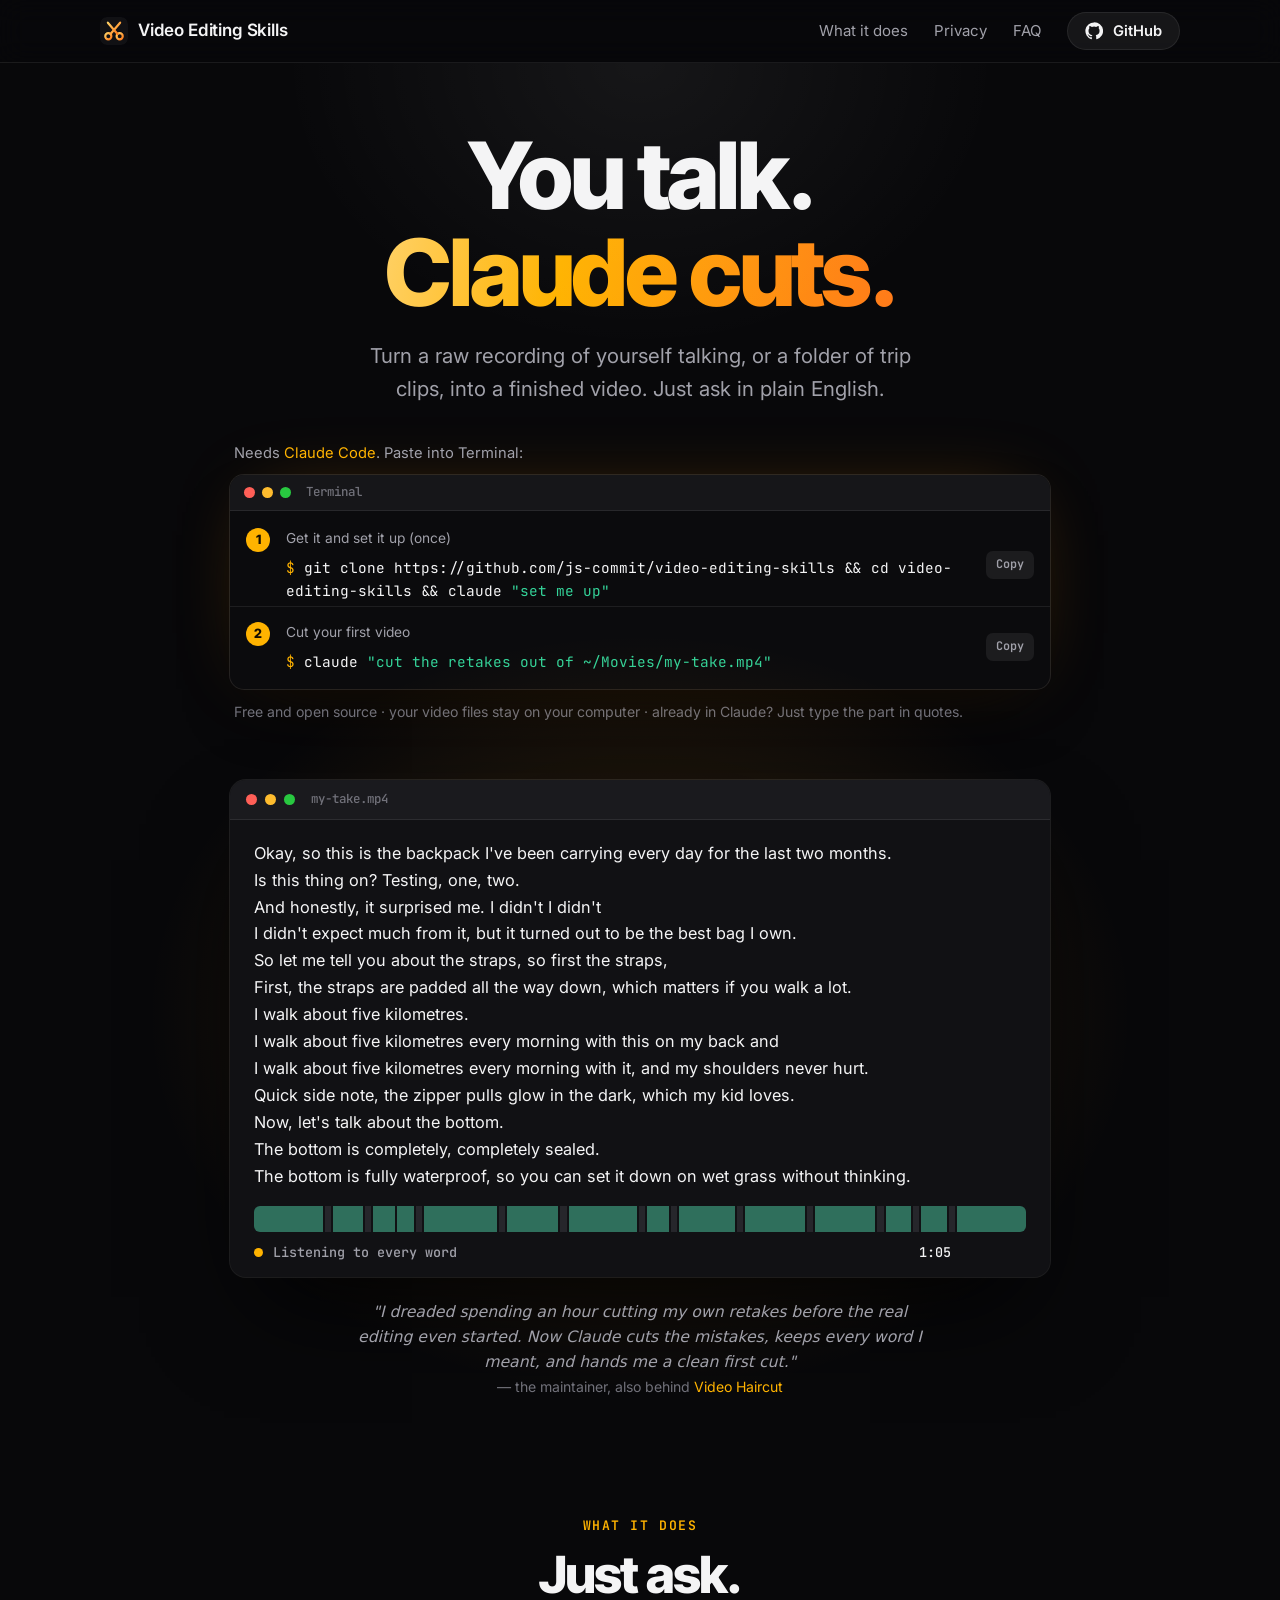
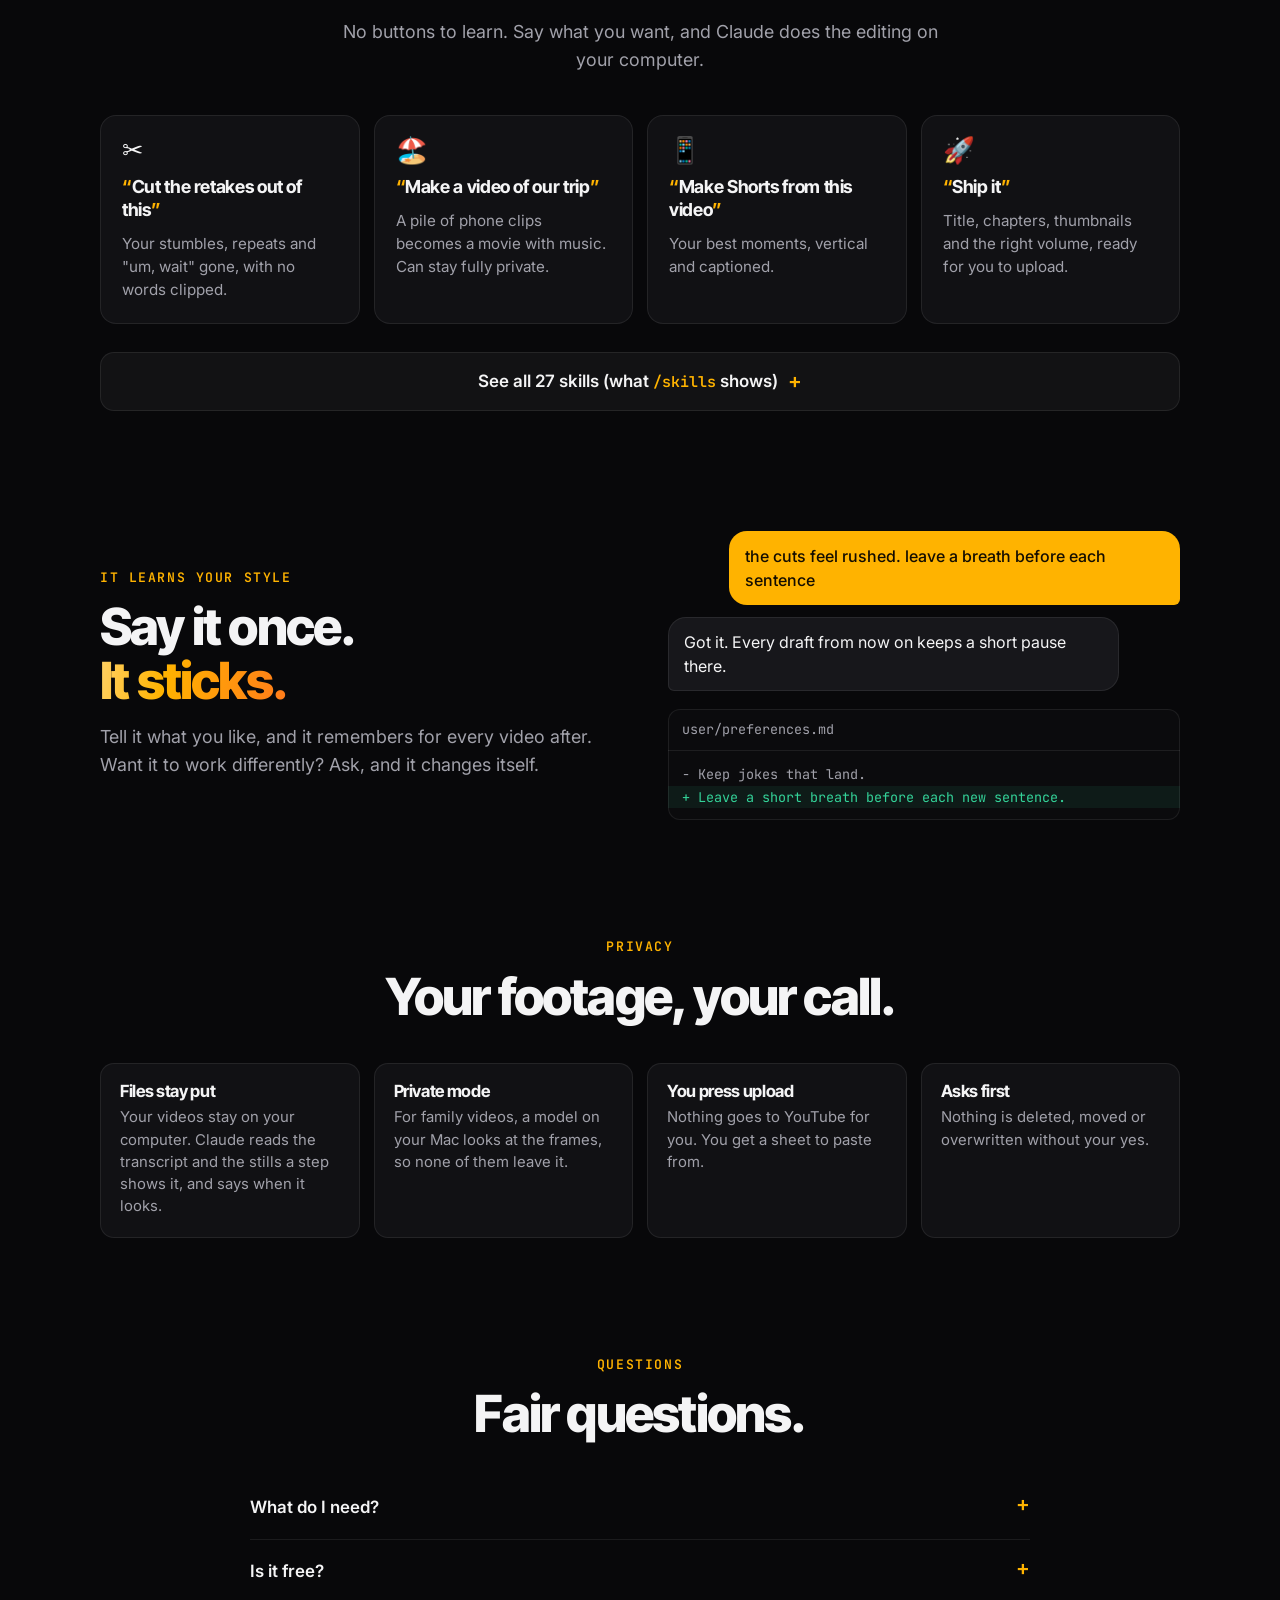
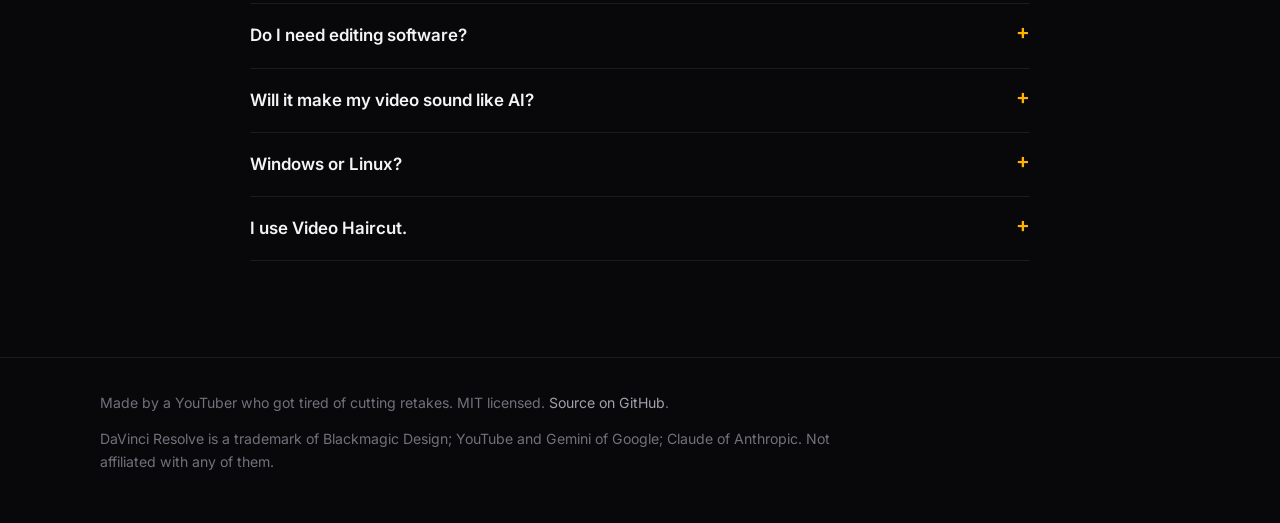
==== commit c7b6c848: "Project page: shorter and in plain English; leads with the two commands (set up, cut the first video" ====
--- a/site/index.html
+++ b/site/index.html
@@ -4,12 +4,12 @@
 <meta charset="UTF-8">
 <meta name="viewport" content="width=device-width, initial-scale=1">
 <title>Video Editing Skills for Claude Code</title>
-<meta name="description" content="Free, open-source Claude Code skills that turn a raw talking-head take into a clean first cut, then lay b-roll, apply your notes, cut Shorts and get the video ready for YouTube, with ffmpeg and DaVinci Resolve.">
+<meta name="description" content="Turn a raw recording of yourself talking, or a folder of trip clips, into a finished video, just by asking. Free, open-source skills for Claude Code.">
 <meta name="theme-color" content="#08080a">
 <meta property="og:type" content="website">
 <meta property="og:url" content="https://js-commit.github.io/video-editing-skills/">
 <meta property="og:title" content="Video Editing Skills: you talk, Claude cuts">
-<meta property="og:description" content="Claude Code skills that cut your raw take, lay the b-roll, apply your notes and get it ready for YouTube. Free and open source.">
+<meta property="og:description" content="Turn a raw recording of yourself talking, or a folder of trip clips, into a finished video, just by asking. Free and open source.">
 <meta property="og:image" content="https://js-commit.github.io/video-editing-skills/og.png">
 <meta name="twitter:card" content="summary_large_image">
 <link rel="icon" href="favicon.svg" type="image/svg+xml">
@@ -29,7 +29,7 @@
     --orange: #ff7a1a;
     --cut: #ff4d4d;
     --keep: #34d399;
-    --max: 1180px;
+    --max: 1120px;
     --mono: "JetBrains Mono", ui-monospace, SFMono-Regular, Menlo, monospace;
   }
   * { box-sizing: border-box; }
@@ -40,35 +40,30 @@
     -webkit-font-smoothing: antialiased; overflow-x: hidden;
   }
   a { color: inherit; text-decoration: none; }
-  p a, li a, dd a, .fine a { color: var(--amber); }
-  p a:hover, li a:hover, dd a:hover { text-decoration: underline; }
+  p a, dd a, .fine a, .note a { color: var(--amber); }
+  p a:hover, .note a:hover { text-decoration: underline; }
   code { font-family: var(--mono); font-size: .88em; }
   .wrap { max-width: var(--max); margin: 0 auto; padding: 0 20px; }
   h1, h2, h3 { font-family: "Inter Tight", Inter, sans-serif; letter-spacing: -0.035em; line-height: 1.04; margin: 0; }
-  h2 { font-size: clamp(2rem, 4.6vw, 3.4rem); font-weight: 800; }
+  h2 { font-size: clamp(2rem, 4.6vw, 3.2rem); font-weight: 800; }
   h3 { font-size: 1.2rem; font-weight: 700; letter-spacing: -0.02em; }
   .grad {
     background: linear-gradient(100deg, #ffd166 0%, var(--amber) 35%, var(--orange) 100%);
     -webkit-background-clip: text; background-clip: text; color: transparent;
   }
-  section { padding: 110px 0; }
+  section { padding: 96px 0; }
   .kicker { font: 600 .82rem/1 var(--mono); letter-spacing: .12em; text-transform: uppercase; color: var(--amber); margin-bottom: 16px; }
-  .sub { color: var(--muted); font-size: 1.12rem; max-width: 40rem; margin: 18px 0 0; }
+  .sub { color: var(--muted); font-size: 1.12rem; max-width: 38rem; margin: 16px auto 0; }
   .center { text-align: center; }
-  .center .sub { margin-left: auto; margin-right: auto; }
-
-  /* Buttons */
+
   .btn {
     display: inline-flex; align-items: center; justify-content: center; gap: 10px;
-    padding: 16px 26px; border-radius: 999px; font-weight: 600; font-size: 1.02rem; line-height: 1;
-    transition: transform .15s ease, box-shadow .15s ease, background .15s ease; border: 0; cursor: pointer;
-  }
-  .btn svg { width: 19px; height: 19px; flex: none; }
-  .btn:hover { transform: translateY(-1px); }
-  .btn-primary { background: var(--amber); color: #140d00; box-shadow: 0 10px 40px -10px rgba(255,179,0,.6); }
-  .btn-primary:hover { background: #ffc233; box-shadow: 0 14px 50px -10px rgba(255,179,0,.75); }
-  .btn-ghost { color: var(--text); background: rgba(255,255,255,.06); box-shadow: inset 0 0 0 1px var(--line); }
-  .btn-ghost:hover { background: rgba(255,255,255,.1); }
+    padding: 10px 18px; border-radius: 999px; font-weight: 600; font-size: .92rem; line-height: 1;
+    color: var(--text); background: rgba(255,255,255,.06); box-shadow: inset 0 0 0 1px var(--line);
+    transition: background .15s ease;
+  }
+  .btn:hover { background: rgba(255,255,255,.1); }
+  .btn svg { width: 18px; height: 18px; flex: none; }
 
   /* Nav */
   header {
@@ -81,51 +76,57 @@
   .brand img { width: 28px; height: 28px; border-radius: 7px; }
   .nav-links { display: flex; align-items: center; gap: 26px; font-size: .94rem; color: var(--muted); }
   .nav-links a:hover { color: var(--text); }
-  .nav .btn { padding: 10px 18px; font-size: .92rem; color: var(--text); }
   @media (max-width: 760px) { .nav-links .hide-sm { display: none; } }
 
   /* Hero */
-  .hero { position: relative; padding: 70px 0 30px; text-align: center; overflow: hidden; }
+  .hero { position: relative; padding: 64px 0 24px; text-align: center; overflow: hidden; }
   .hero::before {
     content: ""; position: absolute; inset: 0; pointer-events: none;
     background:
-      radial-gradient(55% 40% at 50% 78%, rgba(255,150,0,.20), transparent 70%),
+      radial-gradient(55% 40% at 50% 70%, rgba(255,150,0,.18), transparent 70%),
       radial-gradient(40% 30% at 50% 0%, rgba(255,255,255,.06), transparent 70%);
   }
-  .pill {
-    display: inline-flex; align-items: center; gap: 9px; padding: 7px 14px 7px 12px; border-radius: 999px;
-    font-size: .88rem; font-weight: 500; color: #e4e4e7; background: rgba(255,255,255,.05);
-    box-shadow: inset 0 0 0 1px var(--line);
-  }
-  .pill .dot { width: 8px; height: 8px; border-radius: 50%; background: var(--keep); box-shadow: 0 0 0 4px rgba(52,211,153,.18); }
-  .hero h1 { font-size: clamp(2.9rem, 8vw, 6rem); font-weight: 800; margin: 24px auto 0; max-width: 11ch; }
-  .lede { font-size: clamp(1.08rem, 1.9vw, 1.3rem); color: var(--muted); max-width: 40rem; margin: 22px auto 0; }
-  .cta { display: flex; flex-wrap: wrap; gap: 12px; justify-content: center; margin-top: 32px; }
-  .fine { font-size: .9rem; color: var(--muted); margin-top: 16px; }
+  .hero h1 { font-size: clamp(2.9rem, 8vw, 5.8rem); font-weight: 800; margin: 0 auto; max-width: 11ch; }
+  .lede { font-size: clamp(1.08rem, 1.9vw, 1.28rem); color: var(--muted); max-width: 34rem; margin: 20px auto 0; }
+
+  /* The two commands */
+  .run { max-width: 820px; margin: 36px auto 0; text-align: left; }
+  .run .need { font-size: .92rem; color: var(--muted); margin: 0 0 10px 4px; }
+  .run .need a { color: var(--amber); }
+  .term { background: #0b0b0d; border-radius: 14px; box-shadow: 0 0 0 1px rgba(255,255,255,.1), 0 30px 70px -30px rgba(0,0,0,.9), 0 0 80px -30px rgba(255,150,0,.35); overflow: hidden; }
+  .term .bar { height: 36px; display: flex; align-items: center; gap: 7px; padding: 0 14px; background: #161619; border-bottom: 1px solid var(--line); }
+  .bar i { width: 11px; height: 11px; border-radius: 50%; flex: none; }
+  .bar i:nth-child(1) { background: #ff5f57; } .bar i:nth-child(2) { background: #febc2e; } .bar i:nth-child(3) { background: #28c840; }
+  .bar span { margin-left: 8px; font: 500 .78rem/1 var(--mono); color: var(--dim); white-space: nowrap; overflow: hidden; text-overflow: ellipsis; }
+  .cmd { display: grid; grid-template-columns: 28px 1fr auto; gap: 4px 12px; align-items: start; padding: 16px 16px 4px; }
+  .cmd + .cmd { border-top: 1px solid var(--line); padding-top: 14px; }
+  .cmd:last-of-type { padding-bottom: 16px; }
+  .cmd .n { width: 24px; height: 24px; border-radius: 50%; background: var(--amber); color: #140d00; font: 800 .8rem/24px "Inter Tight", sans-serif; text-align: center; margin-top: 1px; }
+  .cmd .label { font-size: .86rem; color: var(--muted); grid-column: 2; }
+  .cmd pre { grid-column: 2; margin: 0; font: .9rem/1.6 var(--mono); color: var(--text); white-space: pre-wrap; word-break: break-word; }
+  .cmd pre::before { content: "$ "; color: var(--amber); }
+  .cmd pre b { color: var(--keep); font-weight: 400; }
+  .copy { grid-column: 3; grid-row: 1 / span 2; align-self: center; font: 600 .74rem/1 var(--mono); color: var(--muted); background: rgba(255,255,255,.07); border: 0; border-radius: 7px; padding: 8px 10px; cursor: pointer; }
+  .copy:hover { color: var(--text); }
+  .run .fine { font-size: .88rem; color: var(--dim); margin: 12px 0 0 4px; }
 
   /* The haircut demo */
-  .demo { position: relative; max-width: 900px; margin: 56px auto 0; text-align: left; }
-  .win {
-    background: var(--panel); border-radius: 16px; overflow: hidden;
-    box-shadow: 0 0 0 1px rgba(255,255,255,.09), 0 50px 100px -30px rgba(0,0,0,.9), 0 0 120px -40px rgba(255,150,0,.35);
-  }
-  .bar { height: 42px; display: flex; align-items: center; gap: 8px; padding: 0 16px; background: #1a1a1e; border-bottom: 1px solid var(--line); }
-  .bar i { width: 12px; height: 12px; border-radius: 50%; flex: none; }
-  .bar i:nth-child(1) { background: #ff5f57; } .bar i:nth-child(2) { background: #febc2e; } .bar i:nth-child(3) { background: #28c840; }
-  .bar span { margin-left: 10px; font: 500 .82rem/1 var(--mono); color: var(--muted); white-space: nowrap; overflow: hidden; text-overflow: ellipsis; }
-  .script { padding: 22px 26px 8px; font-size: clamp(.92rem, 1.6vw, 1.04rem); line-height: 1.65; min-height: 200px; }
-  .ln { position: relative; display: block; overflow: hidden; max-height: 10em; transition: max-height .6s ease, opacity .6s ease, margin .6s ease; }
-  .ln .w { display: inline-block; white-space: pre; transition: color .25s ease, opacity .5s ease, max-width .6s ease, font-size .6s ease; max-width: 14em; vertical-align: bottom; }
+  .demo { position: relative; max-width: 820px; margin: 56px auto 0; text-align: left; }
+  .win { background: var(--panel); border-radius: 16px; overflow: hidden; box-shadow: 0 0 0 1px rgba(255,255,255,.09), 0 50px 100px -30px rgba(0,0,0,.9); }
+  .win .bar { height: 40px; display: flex; align-items: center; gap: 8px; padding: 0 16px; background: #1a1a1e; border-bottom: 1px solid var(--line); }
+  .script { padding: 20px 24px 6px; font-size: clamp(.92rem, 1.6vw, 1.02rem); line-height: 1.65; }
+  .ln { position: relative; display: block; overflow: hidden; max-height: 10em; transition: max-height .6s ease, opacity .6s ease; }
+  .ln .w { display: inline-block; white-space: pre; transition: color .25s ease, opacity .5s ease, max-width .6s ease; max-width: 14em; vertical-align: bottom; }
   .ln .w.cut.marked { color: var(--cut); text-decoration: line-through; text-decoration-thickness: 2px; }
   .collapse .ln .w.cut { max-width: 0; opacity: 0; }
   .collapse .ln.all-cut { max-height: 0; opacity: 0; }
   .ln.scan::after { content: ""; position: absolute; inset: 0; background: linear-gradient(90deg, transparent, rgba(52,211,153,.14), transparent); }
-  .tl { margin: 10px 26px 0; height: 30px; display: flex; gap: 2px; border-radius: 6px; overflow: hidden; }
+  .tl { margin: 10px 24px 0; height: 26px; display: flex; gap: 2px; border-radius: 6px; overflow: hidden; }
   .seg { flex-basis: 0; background: #2f6f5c; transition: flex-grow .7s ease, background .3s ease, margin .7s ease; min-width: 0; }
   .seg.gap { background: #26262b; }
   .seg.cut.marked { background: var(--cut); }
   .collapse .seg.cut { flex-grow: 0 !important; margin-left: -2px; }
-  .status { display: flex; align-items: center; justify-content: space-between; gap: 14px; padding: 14px 26px 18px; font: 500 .85rem/1.3 var(--mono); color: var(--muted); }
+  .status { display: flex; align-items: center; justify-content: space-between; gap: 14px; padding: 12px 24px 16px; font: 500 .84rem/1.3 var(--mono); color: var(--muted); }
   .status .what { display: flex; align-items: center; gap: 10px; min-width: 0; }
   .status .what b { width: 9px; height: 9px; border-radius: 50%; background: var(--amber); flex: none; animation: pulse 1.2s ease-in-out infinite; }
   .status.done .what b { background: var(--keep); animation: none; }
@@ -133,62 +134,49 @@
   .status .clock s { color: var(--dim); text-decoration-thickness: 1px; margin-right: 6px; }
   .replay { font: 600 .82rem/1 var(--mono); color: var(--amber); background: none; border: 0; cursor: pointer; padding: 0; visibility: hidden; }
   .status.done .replay { visibility: visible; }
-  .demo-note { text-align: center; font-size: .86rem; color: var(--dim); margin-top: 14px; }
+  .note { text-align: center; font-size: .98rem; color: var(--muted); max-width: 36rem; margin: 22px auto 0; font-style: italic; }
+  .note span { font-style: normal; color: var(--dim); font-size: .88rem; }
   @keyframes pulse { 50% { opacity: .35; } }
 
-  /* Why */
-  .why { display: grid; grid-template-columns: 1fr 1.25fr; gap: 64px; align-items: start; }
-  .why .story p { font-size: 1.12rem; color: #d4d4d8; margin: 0 0 18px; }
-  .why .story p:first-child::first-letter { font: 800 3.2rem/0.9 "Inter Tight", sans-serif; float: left; margin: 6px 10px 0 0; color: var(--amber); }
-  .sig { color: var(--muted); font-size: .95rem; }
-  .stats { display: grid; grid-template-columns: repeat(2, 1fr); gap: 14px; margin-top: 34px; }
-  .stat { background: var(--panel); border-radius: 14px; padding: 18px 20px; box-shadow: inset 0 0 0 1px var(--line); }
-  .stat b { display: block; font: 800 2.2rem/1 "Inter Tight", sans-serif; letter-spacing: -0.03em; }
-  .stat span { color: var(--muted); font-size: .92rem; }
-  @media (max-width: 880px) { .why { grid-template-columns: 1fr; gap: 28px; } }
-
-  /* Pipeline strip */
-  .pipe { display: flex; flex-wrap: wrap; gap: 10px; margin: 34px 0 0; padding: 0; list-style: none; }
-  .pipe a {
-    display: inline-flex; align-items: center; gap: 8px; padding: 9px 15px; border-radius: 999px; font-size: .92rem; font-weight: 600;
-    background: rgba(255,255,255,.05); box-shadow: inset 0 0 0 1px var(--line); transition: background .15s ease;
-  }
-  .pipe a:hover { background: rgba(255,179,0,.14); }
-  .pipe .arrow { color: var(--dim); align-self: center; }
-
-  /* Terminal */
-  .term { margin-top: 40px; background: #0b0b0d; border-radius: 14px; overflow: hidden; box-shadow: 0 0 0 1px rgba(255,255,255,.09), 0 40px 80px -30px rgba(0,0,0,.9); }
-  .term pre { margin: 0; padding: 18px 22px 22px; font: .84rem/1.75 var(--mono); color: #d4d4d8; overflow: auto; }
-  .term .prompt { color: var(--text); }
-  .term .prompt::before { content: "> "; color: var(--amber); }
-  .term .caret { display: inline-block; width: .6em; height: 1.1em; background: var(--amber); vertical-align: -0.2em; animation: pulse 1s steps(1) infinite; }
-  .term .t-row { display: inline; }
-  .term .t-row b { color: var(--amber); font-weight: 600; }
-  .term .t-row i { font-style: normal; color: var(--muted); }
-  .term.typing .t-row { visibility: hidden; }
-  .term .t-row.on { visibility: visible; }
-
-  /* Cards */
-  .group { margin-top: 64px; scroll-margin-top: 80px; }
-  .group-head { display: flex; align-items: baseline; gap: 16px; flex-wrap: wrap; border-bottom: 1px solid var(--line); padding-bottom: 14px; }
-  .group-head h3 { font-size: 1.6rem; }
+  /* Just ask */
+  .asks { display: grid; grid-template-columns: repeat(4, 1fr); gap: 14px; margin-top: 40px; text-align: left; }
+  .ask { background: var(--panel); border-radius: 16px; padding: 22px; box-shadow: inset 0 0 0 1px var(--line); display: flex; flex-direction: column; gap: 12px; }
+  .ask .q { font: 700 1.12rem/1.3 "Inter Tight", sans-serif; letter-spacing: -0.02em; color: var(--text); }
+  .ask .q::before { content: "“"; color: var(--amber); }
+  .ask .q::after { content: "”"; color: var(--amber); }
+  .ask p { margin: 0; color: var(--muted); font-size: .95rem; line-height: 1.5; }
+  .ask .ico { font-size: 1.6rem; line-height: 1; }
+  @media (max-width: 980px) { .asks { grid-template-columns: repeat(2, 1fr); } }
+  @media (max-width: 560px) { .asks { grid-template-columns: 1fr; } }
+
+  /* All skills drawer */
+  .all { margin-top: 28px; text-align: left; }
+  .all > summary {
+    list-style: none; cursor: pointer; display: flex; align-items: center; justify-content: center; gap: 10px;
+    padding: 16px; border-radius: 14px; font-weight: 600; background: rgba(255,255,255,.04); box-shadow: inset 0 0 0 1px var(--line);
+  }
+  .all > summary::-webkit-details-marker { display: none; }
+  .all > summary:hover { background: rgba(255,179,0,.1); }
+  .all > summary::after { content: "+"; color: var(--amber); font-size: 1.3rem; line-height: 1; }
+  .all[open] > summary::after { content: "–"; }
+  .all > summary code { color: var(--amber); }
+  .group { margin-top: 44px; scroll-margin-top: 80px; }
+  .group-head { display: flex; align-items: baseline; gap: 14px; flex-wrap: wrap; border-bottom: 1px solid var(--line); padding-bottom: 12px; }
+  .group-head h3 { font-size: 1.4rem; }
   .group-head p { margin: 0; color: var(--muted); }
-  .cards { display: grid; grid-template-columns: repeat(auto-fill, minmax(260px, 1fr)); gap: 14px; margin-top: 20px; }
-  .card {
-    display: flex; flex-direction: column; gap: 10px; background: var(--panel); border-radius: 14px; padding: 18px 20px;
-    box-shadow: inset 0 0 0 1px var(--line); transition: transform .15s ease, box-shadow .15s ease; scroll-margin-top: 80px;
-  }
-  .card:hover { transform: translateY(-2px); box-shadow: inset 0 0 0 1px rgba(255,179,0,.35); }
-  .card.star { background: linear-gradient(160deg, rgba(255,179,0,.13), var(--panel) 55%); box-shadow: inset 0 0 0 1px rgba(255,179,0,.3); }
+  .cards { display: grid; grid-template-columns: repeat(auto-fill, minmax(240px, 1fr)); gap: 12px; margin-top: 18px; }
+  .card { display: flex; flex-direction: column; gap: 8px; background: var(--panel); border-radius: 14px; padding: 16px 18px; box-shadow: inset 0 0 0 1px var(--line); scroll-margin-top: 80px; }
+  .card.star { background: linear-gradient(160deg, rgba(255,179,0,.12), var(--panel) 55%); box-shadow: inset 0 0 0 1px rgba(255,179,0,.28); }
   .card-top { display: flex; align-items: center; justify-content: space-between; gap: 10px; }
-  .card-top code { font-weight: 600; font-size: .92rem; color: var(--text); }
-  .badge { font: 600 .7rem/1 var(--mono); letter-spacing: .04em; color: var(--muted); padding: 5px 8px; border-radius: 999px; background: rgba(255,255,255,.06); white-space: nowrap; }
-  .card p { margin: 0; color: #d4d4d8; font-size: .97rem; line-height: 1.55; }
-  .card .say { margin-top: auto; padding-top: 6px; font-size: .9rem; color: var(--text); }
-  .card .say span { display: block; font: 600 .68rem/1 var(--mono); letter-spacing: .1em; text-transform: uppercase; color: var(--amber); margin-bottom: 6px; }
+  .card-top code { font-weight: 600; font-size: .86rem; color: var(--muted); }
+  .badge { font: 600 .68rem/1 var(--mono); color: var(--muted); padding: 5px 8px; border-radius: 999px; background: rgba(255,255,255,.06); white-space: nowrap; }
+  .card p { margin: 0; color: #d4d4d8; font-size: .95rem; line-height: 1.5; }
+  .card .say { margin-top: auto; padding-top: 4px; font-size: .88rem; color: var(--text); }
+  .card .say span { display: none; }
 
   /* It learns */
   .learn { display: grid; grid-template-columns: 1fr 1fr; gap: 56px; align-items: center; }
+  .learn .sub { margin-left: 0; }
   .chat { display: flex; flex-direction: column; gap: 12px; }
   .bubble { max-width: 88%; padding: 13px 16px; border-radius: 18px; font-size: 1rem; line-height: 1.5; }
   .bubble.you { align-self: flex-end; background: var(--amber); color: #140d00; border-bottom-right-radius: 6px; font-weight: 500; }
@@ -197,37 +185,18 @@
   .file .fname { padding: 9px 14px; border-bottom: 1px solid var(--line); color: var(--muted); }
   .file pre { margin: 0; padding: 12px 14px; color: #a1a1aa; white-space: pre-wrap; font: inherit; }
   .file .add { display: block; color: var(--keep); background: rgba(52,211,153,.08); margin: 0 -14px; padding: 0 14px; }
-  .points { list-style: none; padding: 0; margin: 26px 0 0; display: grid; gap: 14px; }
-  .points li { padding-left: 30px; position: relative; color: #d4d4d8; }
-  .points li::before { content: ""; position: absolute; left: 0; top: .55em; width: 14px; height: 14px; border-radius: 4px; background: linear-gradient(135deg, #ffd166, var(--orange)); }
-  .points b { color: var(--text); }
   @media (max-width: 880px) { .learn { grid-template-columns: 1fr; gap: 30px; } }
 
-  /* Start */
-  .steps { display: grid; grid-template-columns: repeat(3, 1fr); gap: 16px; margin-top: 44px; counter-reset: step; }
-  .step { background: var(--panel); border-radius: 16px; padding: 24px; box-shadow: inset 0 0 0 1px var(--line); counter-increment: step; display: flex; flex-direction: column; gap: 12px; min-width: 0; }
-  .step::before { content: counter(step); font: 800 1rem/1 "Inter Tight", sans-serif; width: 34px; height: 34px; border-radius: 50%; display: grid; place-items: center; background: var(--amber); color: #140d00; }
-  .step p { margin: 0; color: #d4d4d8; font-size: .97rem; }
-  .code { position: relative; background: #0b0b0d; border-radius: 10px; box-shadow: inset 0 0 0 1px var(--line); }
-  .code pre { margin: 0; padding: 12px 64px 12px 14px; font: .8rem/1.6 var(--mono); color: var(--text); white-space: pre-wrap; word-break: break-all; }
-  .copy { position: absolute; top: 7px; right: 7px; font: 600 .72rem/1 var(--mono); color: var(--muted); background: rgba(255,255,255,.07); border: 0; border-radius: 6px; padding: 7px 9px; cursor: pointer; }
-  .copy:hover { color: var(--text); }
-  .then { margin-top: 26px; text-align: center; color: var(--muted); }
-  .then code { color: var(--text); background: rgba(255,255,255,.06); padding: 4px 9px; border-radius: 6px; }
-  .needs { margin: 34px auto 0; max-width: 820px; display: grid; grid-template-columns: repeat(2, 1fr); gap: 10px 28px; color: var(--muted); font-size: .95rem; list-style: none; padding: 0; }
-  .needs li::before { content: "→ "; color: var(--amber); }
-  @media (max-width: 880px) { .steps { grid-template-columns: 1fr; } .needs { grid-template-columns: 1fr; } }
-
   /* Privacy */
-  .trust { display: grid; grid-template-columns: repeat(4, 1fr); gap: 14px; margin-top: 44px; }
-  .trust div { background: var(--panel); border-radius: 14px; padding: 22px; box-shadow: inset 0 0 0 1px var(--line); }
-  .trust h3 { font-size: 1.05rem; margin-bottom: 8px; }
-  .trust p { margin: 0; color: var(--muted); font-size: .93rem; line-height: 1.55; }
+  .trust { display: grid; grid-template-columns: repeat(4, 1fr); gap: 14px; margin-top: 40px; text-align: left; }
+  .trust div { background: var(--panel); border-radius: 14px; padding: 20px; box-shadow: inset 0 0 0 1px var(--line); }
+  .trust h3 { font-size: 1.05rem; margin-bottom: 6px; }
+  .trust p { margin: 0; color: var(--muted); font-size: .93rem; line-height: 1.5; }
   @media (max-width: 980px) { .trust { grid-template-columns: repeat(2, 1fr); } }
   @media (max-width: 560px) { .trust { grid-template-columns: 1fr; } }
 
   /* FAQ */
-  .faq { max-width: 820px; margin: 40px auto 0; }
+  .faq { max-width: 780px; margin: 36px auto 0; }
   .faq details { border-bottom: 1px solid var(--line); padding: 18px 0; }
   .faq summary { cursor: pointer; font-weight: 600; font-size: 1.06rem; list-style: none; display: flex; justify-content: space-between; gap: 16px; }
   .faq summary::-webkit-details-marker { display: none; }
@@ -235,21 +204,20 @@
   .faq details[open] summary::after { content: "–"; }
   .faq details p { margin: 12px 0 0; color: var(--muted); }
 
-  /* Closing + footer */
-  .closing { text-align: center; padding: 90px 0 110px; position: relative; }
-  .closing::before { content: ""; position: absolute; inset: 0; pointer-events: none; background: radial-gradient(45% 55% at 50% 60%, rgba(255,150,0,.16), transparent 70%); }
   footer { border-top: 1px solid var(--line); padding: 34px 0 50px; color: var(--dim); font-size: .88rem; }
   footer .wrap { display: flex; flex-wrap: wrap; gap: 14px 30px; justify-content: space-between; }
+  footer a { color: var(--muted); }
   footer a:hover { color: var(--text); }
   footer p { margin: 0; max-width: 46rem; }
 
   @media (max-width: 560px) {
-    section { padding: 80px 0; }
+    section { padding: 72px 0; }
     .wrap { padding: 0 16px; }
-    .script { padding: 18px 16px 6px; }
+    .cmd { grid-template-columns: 24px 1fr; }
+    .copy { grid-column: 2; grid-row: auto; justify-self: start; margin-top: 6px; }
+    .script { padding: 16px 16px 6px; }
     .tl { margin: 10px 16px 0; }
-    .status { padding: 12px 16px 16px; flex-wrap: wrap; }
-    .term pre { max-height: 440px; }
+    .status { padding: 12px 16px 14px; flex-wrap: wrap; }
   }
   @media (prefers-reduced-motion: reduce) {
     *, *::before, *::after { animation: none !important; transition: none !important; }
@@ -263,10 +231,10 @@
   <div class="wrap nav">
     <a class="brand" href="#top"><img src="favicon.svg" alt="">Video Editing Skills</a>
     <nav class="nav-links">
-      <a class="hide-sm" href="#why">Why</a>
-      <a class="hide-sm" href="#skills">Skills</a>
-      <a class="hide-sm" href="#start">Get started</a>
-      <a class="btn btn-ghost" href="https://github.com/js-commit/video-editing-skills">
+      <a class="hide-sm" href="#ask">What it does</a>
+      <a class="hide-sm" href="#privacy">Privacy</a>
+      <a class="hide-sm" href="#faq">FAQ</a>
+      <a class="btn" href="https://github.com/js-commit/video-editing-skills">
         <svg viewBox="0 0 24 24" fill="currentColor" aria-hidden="true"><path d="M12 .5a11.5 11.5 0 0 0-3.64 22.41c.58.1.79-.25.79-.56v-2c-3.2.7-3.88-1.37-3.88-1.37-.53-1.33-1.28-1.69-1.28-1.69-1.05-.72.08-.7.08-.7 1.16.08 1.77 1.19 1.77 1.19 1.03 1.77 2.7 1.26 3.36.96.1-.75.4-1.26.73-1.55-2.55-.29-5.24-1.28-5.24-5.68 0-1.26.45-2.28 1.19-3.09-.12-.29-.52-1.46.11-3.05 0 0 .97-.31 3.17 1.18a11 11 0 0 1 5.77 0c2.2-1.49 3.17-1.18 3.17-1.18.63 1.59.23 2.76.11 3.05.74.81 1.19 1.83 1.19 3.09 0 4.41-2.69 5.38-5.25 5.67.41.36.78 1.06.78 2.14v3.17c0 .31.21.67.8.56A11.5 11.5 0 0 0 12 .5Z"/></svg>
         GitHub
       </a>
@@ -277,18 +245,32 @@
 <main id="top">
 <section class="hero">
   <div class="wrap">
-    <span class="pill"><span class="dot"></span><!-- gen:n-skills -->27<!-- /gen:n-skills --> skills for Claude Code · free and open source</span>
     <h1>You talk.<br><span class="grad">Claude cuts.</span></h1>
-    <p class="lede">Point it at a raw talking-head take and get a clean first cut: retakes, false starts and "is this thing on?" gone. Then let it lay the b-roll, apply your notes, cut the Shorts and get the video ready for YouTube, with the ffmpeg and DaVinci Resolve already on your computer.</p>
-    <div class="cta">
-      <a class="btn btn-primary" href="#start">Get started</a>
-      <a class="btn btn-ghost" href="#skills">See all <!-- gen:n-skills -->27<!-- /gen:n-skills --> skills</a>
+    <p class="lede">Turn a raw recording of yourself talking, or a folder of trip clips, into a finished video. Just ask in plain English.</p>
+
+    <div class="run">
+      <p class="need">Needs <a href="https://code.claude.com/docs/en/setup">Claude Code</a>. Paste into Terminal:</p>
+      <div class="term">
+        <div class="bar"><i></i><i></i><i></i><span>Terminal</span></div>
+        <div class="cmd">
+          <span class="n">1</span>
+          <span class="label">Get it and set it up (once)</span>
+          <pre>git clone https://github.com/js-commit/video-editing-skills && cd video-editing-skills && claude <b>"set me up"</b></pre>
+          <button class="copy" type="button">Copy</button>
+        </div>
+        <div class="cmd">
+          <span class="n">2</span>
+          <span class="label">Cut your first video</span>
+          <pre>claude <b>"cut the retakes out of ~/Movies/my-take.mp4"</b></pre>
+          <button class="copy" type="button">Copy</button>
+        </div>
+      </div>
+      <p class="fine">Free and open source · your video files stay on your computer · already in Claude? Just type the part in quotes.</p>
     </div>
-    <p class="fine">MIT licensed · works best on a Mac · your footage stays on your computer</p>
-
-    <div class="demo" id="demo" aria-label="Animation: an a-roll transcript where retakes and filler are struck through and removed, and the timeline gets shorter.">
+
+    <div class="demo" id="demo" aria-label="Animation: a transcript where retakes and filler are struck through and removed, and the video gets shorter.">
       <div class="win">
-        <div class="bar"><i></i><i></i><i></i><span>backpack-review-take-03.mp4 · aroll-draft</span></div>
+        <div class="bar"><i></i><i></i><i></i><span>my-take.mp4</span></div>
         <div class="script" aria-hidden="true"></div>
         <div class="tl" aria-hidden="true"></div>
         <div class="status" aria-hidden="true">
@@ -296,348 +278,245 @@
           <span><span class="clock"></span> <button class="replay" type="button">Replay ↺</button></span>
         </div>
       </div>
-      <p class="demo-note">The example from aroll-draft's own editing prompt. A real 20-minute take works the same way, chunk by chunk.</p>
+      <p class="note">"I dreaded spending an hour cutting my own retakes before the real editing even started. Now Claude cuts the mistakes, keeps every word I meant, and hands me a clean first cut."<br><span>— the maintainer, also behind <a href="https://github.com/js-commit/video-haircut">Video Haircut</a></span></p>
     </div>
   </div>
 </section>
 
-<section id="why">
-  <div class="wrap why">
-    <div>
-      <div class="kicker">Why this exists</div>
-      <h2>Cutting retakes is <span class="grad">not</span> editing.</h2>
-      <div class="stats">
-        <div class="stat"><b><!-- gen:n-skills -->27<!-- /gen:n-skills --></b><span>skills, raw take to archive</span></div>
-        <div class="stat"><b><!-- gen:n-agents -->19<!-- /gen:n-agents --></b><span>specialist agents behind them</span></div>
-        <div class="stat"><b>0</b><span>uploads you didn't do yourself</span></div>
-        <div class="stat"><b>100%</b><span>plain text you can change</span></div>
-      </div>
+<section id="ask">
+  <div class="wrap center">
+    <div class="kicker">What it does</div>
+    <h2>Just ask.</h2>
+    <p class="sub">No buttons to learn. Say what you want, and Claude does the editing on your computer.</p>
+    <div class="asks">
+      <div class="ask"><span class="ico">✂️</span><span class="q">Cut the retakes out of this</span><p>Your stumbles, repeats and "um, wait" gone, with no words clipped.</p></div>
+      <div class="ask"><span class="ico">🏖️</span><span class="q">Make a video of our trip</span><p>A pile of phone clips becomes a movie with music. Can stay fully private.</p></div>
+      <div class="ask"><span class="ico">📱</span><span class="q">Make Shorts from this video</span><p>Your best moments, vertical and captioned.</p></div>
+      <div class="ask"><span class="ico">🚀</span><span class="q">Ship it</span><p>Title, chapters, thumbnails and the right volume, ready for you to upload.</p></div>
     </div>
-    <div class="story">
-      <p>Every video I make starts the same way: twenty minutes of me talking to a camera, saying the good sentences two or three times until one comes out right. Turning that into ten clean minutes was the part I dreaded. It isn't creative. It's finding the take where I didn't trip over a word, again and again, for an hour.</p>
-      <p>So I handed that part to Claude. It reads the word-level transcript, cuts the retakes, the false starts and the mic checks, and a second pass reads the result back like a viewer would. Every cut is snapped to the waveform, so no word gets clipped and nothing pops. I get a timeline in DaVinci Resolve and a preview to watch.</p>
-      <p>Then I kept going: b-roll, review notes, Shorts, thumbnails, titles and chapters, even clearing the drive when a project is done. This is the toolkit I edit my own videos with, opened up. You keep the taste calls. Claude does the haircut.</p>
-      <p class="sig">— the maintainer, also behind <a href="https://github.com/js-commit/video-haircut">Video Haircut</a></p>
-    </div>
-  </div>
-</section>
-
-<section id="skills" style="padding-top: 40px;">
-  <div class="wrap">
-    <div class="kicker">What it can do</div>
-    <h2>Type <code class="grad">/skills</code>. Then just ask.</h2>
-    <p class="sub">Every skill is a plain-language recipe Claude follows, with scripts for the exact parts. You don't call them by name: say what you want and the right one picks itself up.</p>
-
-    <div class="term" id="term">
-      <pre><span class="prompt" id="prompt">/skills</span>
-<!-- gen:terminal -->
-<span class="t-row"><b>/archive-project</b>       <i>Done with a video? Keeps the finals and the good b-roll…</i></span>
-<span class="t-row"><b>/aroll-benchmark</b>       <i>For tinkerers: scores the automatic cut against your own…</i></span>
-<span class="t-row"><b>/aroll-draft</b>           <i>Raw talking-head take in, first cut out. Retakes, false…</i></span>
-<span class="t-row"><b>/broll-brick-layer</b>     <i>Looks at your b-roll, matches shots to what you&#x27;re…</i></span>
-<span class="t-row"><b>/broll-library</b>         <i>Every clip you&#x27;ve shot, described and searchable.…</i></span>
-<span class="t-row"><b>/camera-ab-compare</b>     <i>Two phones, one walk: works out which phone shot what,…</i></span>
-<span class="t-row"><b>/customize</b>             <i>Say &quot;from now on...&quot; once and it remembers. Or ask it to…</i></span>
-<span class="t-row"><b>/edit-review-notes</b>     <i>Watch the draft, type or dictate notes in EditReview as…</i></span>
-<span class="t-row"><b>/editing-coach</b>         <i>Learning to edit? J-cuts, pacing, colour in Resolve,…</i></span>
-<span class="t-row"><b>/footage-triage</b>        <i>Sorts an import dump into projects, the home-video…</i></span>
-<span class="t-row"><b>/home-video</b>            <i>A trip, pet or family montage from a pile of phone…</i></span>
-<span class="t-row"><b>/montage-music</b>         <i>Picks tracks you have the rights to, finds the beats and…</i></span>
-<span class="t-row"><b>/motion-graphics</b>       <i>Animated stats, charts, callouts and lower thirds timed…</i></span>
-<span class="t-row"><b>/multicam-angles</b>       <i>Shot with two cameras? Picks the angle for every cut,…</i></span>
-<span class="t-row"><b>/new-project</b>           <i>A new project folder in your own layout, ready for…</i></span>
-<span class="t-row"><b>/resolve-export-draft</b>  <i>A review draft of your Resolve timeline, rendered from…</i></span>
-<span class="t-row"><b>/setup</b>                 <i>About ten minutes of skippable questions, and every…</i></span>
-<span class="t-row"><b>/ship-it</b>               <i>Two words from approved draft to ready to upload:…</i></span>
-<span class="t-row"><b>/shorts</b>                <i>Finds Shorts in your finished video, word-precise with a…</i></span>
-<span class="t-row"><b>/stabilize-clips</b>       <i>Smooths shaky handheld clips, measures whether it…</i></span>
-<span class="t-row"><b>/studio-thumbnails</b>     <i>Adds AI concepts from YouTube Studio&#x27;s Ask Studio and…</i></span>
-<span class="t-row"><b>/talking-head-ffmpeg</b>   <i>The whole edit with no editing app: your cut plus b-roll…</i></span>
-<span class="t-row"><b>/unboxing-cut</b>          <i>A long overhead unboxing becomes a paced, ASMR-style…</i></span>
-<span class="t-row"><b>/vo-gapfill</b>            <i>Missing a sentence? Writes the line in your on-camera…</i></span>
-<span class="t-row"><b>/voice-clear</b>           <i>Takes the room echo and noise out of your voice, on your…</i></span>
-<span class="t-row"><b>/youtube-release</b>       <i>Title options in your style, a description with chapters…</i></span>
-<span class="t-row"><b>/youtube-thumbnails</b>    <i>Thumbnails from your real footage, with the hook lifted…</i></span>
-<!-- /gen:terminal --></pre>
-    </div>
-
-    <ul class="pipe" aria-label="Skill groups">
-      <li><a href="#g-cut">✂️ Cut</a></li><li class="arrow">→</li>
-      <li><a href="#g-fill">🎞️ Fill</a></li><li class="arrow">→</li>
-      <li><a href="#g-polish">✨ Polish</a></li><li class="arrow">→</li>
-      <li><a href="#g-ship">🚀 Ship</a></li>
-      <li><a href="#g-life">🏖️ Home videos</a></li>
-      <li><a href="#g-tidy">🧹 Keep it tidy</a></li>
-      <li><a href="#g-yours">🛠️ Make it yours</a></li>
-    </ul>
-
+
+    <details class="all">
+      <summary><span>See all <!-- gen:n-skills -->27<!-- /gen:n-skills --> skills (what <code>/skills</code> shows)</span></summary>
 <!-- gen:skills -->
 <div class="group" id="g-cut">
-  <div class="group-head"><h3>Cut</h3><p>From raw take to a clean first cut.</p></div>
+  <div class="group-head"><h3>Cut</h3><p>From raw recording to a clean first cut.</p></div>
   <div class="cards">
     <article class="card star" id="skill-aroll-draft">
       <div class="card-top"><code>aroll-draft</code></div>
-      <p>Raw talking-head take in, first cut out. Retakes, false starts, mic checks and filler gone, every cut snapped to the waveform so no word gets clipped.</p>
-      <p class="say"><span>Just say</span> &ldquo;draft this a-roll&rdquo;</p>
+      <p>Cuts the retakes, stumbles and &quot;is this thing on?&quot; out of a recording of you talking. No clipped words.</p>
+      <p class="say"><span>Just say</span> &ldquo;cut the retakes out of my-take.mp4&rdquo;</p>
     </article>
     <article class="card" id="skill-multicam-angles">
       <div class="card-top"><code>multicam-angles</code><span class="badge">Resolve Studio</span></div>
-      <p>Shot with two cameras? Picks the angle for every cut, adds a face picture-in-picture where you show things, and stops the flicker.</p>
+      <p>Filmed with two cameras? Picks the best angle for every moment.</p>
       <p class="say"><span>Just say</span> &ldquo;pick the camera angles&rdquo;</p>
     </article>
     <article class="card" id="skill-talking-head-ffmpeg">
       <div class="card-top"><code>talking-head-ffmpeg</code></div>
-      <p>The whole edit with no editing app: your cut plus b-roll as one JSON recipe that ffmpeg renders.</p>
-      <p class="say"><span>Just say</span> &ldquo;edit this with b-roll, no Resolve&rdquo;</p>
+      <p>Puts your extra clips over the talking and renders the video. No editing app needed.</p>
+      <p class="say"><span>Just say</span> &ldquo;edit this with b-roll&rdquo;</p>
     </article>
     <article class="card" id="skill-unboxing-cut">
       <div class="card-top"><code>unboxing-cut</code></div>
-      <p>A long overhead unboxing becomes a paced, ASMR-style sequence: the box, the knife, the peel, the reveal.</p>
+      <p>Turns a long unboxing into a short, satisfying sequence.</p>
       <p class="say"><span>Just say</span> &ldquo;cut the unboxing&rdquo;</p>
     </article>
   </div>
 </div>
 <div class="group" id="g-fill">
-  <div class="group-head"><h3>Fill</h3><p>B-roll, graphics and the lines you forgot to say.</p></div>
+  <div class="group-head"><h3>Fill</h3><p>Extra clips, graphics, the line you forgot.</p></div>
   <div class="cards">
     <article class="card" id="skill-broll-brick-layer">
       <div class="card-top"><code>broll-brick-layer</code><span class="badge">Resolve Studio</span></div>
-      <p>Looks at your b-roll, matches shots to what you&#x27;re saying, lays them on the timeline, then a second agent tries to veto every one.</p>
+      <p>Covers the talking with matching clips on your DaVinci Resolve timeline, then double-checks every pick.</p>
       <p class="say"><span>Just say</span> &ldquo;lay b-roll on this timeline&rdquo;</p>
     </article>
     <article class="card" id="skill-broll-library">
       <div class="card-top"><code>broll-library</code></div>
-      <p>Every clip you&#x27;ve shot, described and searchable. Harvest the b-roll from finished edits and find it again next year.</p>
+      <p>Every clip you&#x27;ve ever shot, described and searchable.</p>
       <p class="say"><span>Just say</span> &ldquo;have I ever shot a rainy street?&rdquo;</p>
     </article>
     <article class="card" id="skill-motion-graphics">
       <div class="card-top"><code>motion-graphics</code></div>
-      <p>Animated stats, charts, callouts and lower thirds timed to your words, in your colours, rendered with the browser you already have.</p>
+      <p>Animated numbers, charts and labels that pop up as you say them.</p>
       <p class="say"><span>Just say</span> &ldquo;add an animated stat here&rdquo;</p>
     </article>
     <article class="card" id="skill-vo-gapfill">
       <div class="card-top"><code>vo-gapfill</code></div>
-      <p>Missing a sentence? Writes the line in your on-camera voice and fills the gap with your own text-to-speech voice.</p>
+      <p>Forgot to say something? Fills the gap with a line in your own text-to-speech voice.</p>
       <p class="say"><span>Just say</span> &ldquo;do a voiceover for that gap&rdquo;</p>
     </article>
     <article class="card" id="skill-camera-ab-compare">
       <div class="card-top"><code>camera-ab-compare</code><span class="badge">Resolve Studio</span></div>
-      <p>Two phones, one walk: works out which phone shot what, pairs matching moments and builds the side-by-side.</p>
-      <p class="say"><span>Just say</span> &ldquo;compare these two phones side by side&rdquo;</p>
+      <p>Two phones, one walk: builds the side-by-side comparison video.</p>
+      <p class="say"><span>Just say</span> &ldquo;compare these two phones&rdquo;</p>
     </article>
   </div>
 </div>
 <div class="group" id="g-polish">
-  <div class="group-head"><h3>Polish</h3><p>Notes, drafts, audio and shaky shots.</p></div>
+  <div class="group-head"><h3>Polish</h3><p>Your notes, cleaner sound, steadier shots.</p></div>
   <div class="cards">
     <article class="card" id="skill-edit-review-notes">
       <div class="card-top"><code>edit-review-notes</code></div>
-      <p>Watch the draft, type or dictate notes in EditReview as you go, and Claude applies them. The next draft shows only what changed.</p>
+      <p>Watch your draft, jot notes as you go, and Claude makes the changes.</p>
       <p class="say"><span>Just say</span> &ldquo;apply my review notes&rdquo;</p>
     </article>
     <article class="card" id="skill-resolve-export-draft">
       <div class="card-top"><code>resolve-export-draft</code></div>
-      <p>A review draft of your Resolve timeline, rendered from the command line. No Deliver page.</p>
+      <p>Renders a draft of your DaVinci Resolve timeline to watch anywhere.</p>
       <p class="say"><span>Just say</span> &ldquo;render a draft&rdquo;</p>
     </article>
     <article class="card" id="skill-voice-clear">
       <div class="card-top"><code>voice-clear</code><span class="badge">Apple silicon</span></div>
-      <p>Takes the room echo and noise out of your voice, on your Mac, only when you ask.</p>
+      <p>Takes the echo and background noise out of your voice, on your Mac.</p>
       <p class="say"><span>Just say</span> &ldquo;clean up my voice&rdquo;</p>
     </article>
     <article class="card" id="skill-stabilize-clips">
       <div class="card-top"><code>stabilize-clips</code></div>
-      <p>Smooths shaky handheld clips, measures whether it helped, and keeps the original when it didn&#x27;t.</p>
+      <p>Smooths shaky phone clips, and keeps the original if it didn&#x27;t help.</p>
       <p class="say"><span>Just say</span> &ldquo;stabilize these clips&rdquo;</p>
     </article>
   </div>
 </div>
 <div class="group" id="g-ship">
-  <div class="group-head"><h3>Ship</h3><p>Everything YouTube asks for, ready to paste.</p></div>
+  <div class="group-head"><h3>Ship</h3><p>Everything YouTube asks for.</p></div>
   <div class="cards">
     <article class="card star" id="skill-ship-it">
       <div class="card-top"><code>ship-it</code></div>
-      <p>Two words from approved draft to ready to upload: master, loudness, title, chapters, thumbnails and a paste sheet.</p>
+      <p>From approved draft to ready to upload, in two words.</p>
       <p class="say"><span>Just say</span> &ldquo;ship it&rdquo;</p>
     </article>
     <article class="card" id="skill-youtube-release">
       <div class="card-top"><code>youtube-release</code></div>
-      <p>Title options in your style, a description with chapters and your links, and loudness fixed for YouTube.</p>
+      <p>Titles, a description with chapters, and the volume set right for YouTube.</p>
       <p class="say"><span>Just say</span> &ldquo;write the title and chapters&rdquo;</p>
     </article>
     <article class="card" id="skill-youtube-thumbnails">
       <div class="card-top"><code>youtube-thumbnails</code></div>
-      <p>Thumbnails from your real footage, with the hook lifted from your own words, checked for privacy and legibility.</p>
+      <p>Thumbnails made from your real footage, with words from your own video.</p>
       <p class="say"><span>Just say</span> &ldquo;make thumbnails&rdquo;</p>
     </article>
     <article class="card" id="skill-studio-thumbnails">
       <div class="card-top"><code>studio-thumbnails</code></div>
-      <p>Adds AI concepts from YouTube Studio&#x27;s Ask Studio and Gemini to the pool, next to the real-footage ones.</p>
+      <p>More thumbnail ideas from YouTube Studio&#x27;s and Gemini&#x27;s AI.</p>
       <p class="say"><span>Just say</span> &ldquo;Gemini thumbnails with my face&rdquo;</p>
     </article>
     <article class="card" id="skill-shorts">
       <div class="card-top"><code>shorts</code></div>
-      <p>Finds Shorts in your finished video, word-precise with a hook in the first two seconds, reframed for 9:16 and captioned.</p>
+      <p>Finds your best moments and turns them into captioned vertical Shorts.</p>
       <p class="say"><span>Just say</span> &ldquo;make Shorts from this video&rdquo;</p>
     </article>
   </div>
 </div>
 <div class="group" id="g-life">
-  <div class="group-head"><h3>Home videos</h3><p>The trip, the dog, the birthday. Not for the channel.</p></div>
+  <div class="group-head"><h3>Home videos</h3><p>The trip, the dog, the birthday.</p></div>
   <div class="cards">
-    <article class="card" id="skill-home-video">
+    <article class="card star" id="skill-home-video">
       <div class="card-top"><code>home-video</code></div>
-      <p>A trip, pet or family montage from a pile of phone clips, scored with music. A privacy mode keeps every frame on your Mac.</p>
+      <p>Turns a pile of trip, pet or family clips into a movie with music. Can keep every frame private on your Mac.</p>
       <p class="say"><span>Just say</span> &ldquo;make a video of our trip&rdquo;</p>
     </article>
     <article class="card" id="skill-montage-music">
       <div class="card-top"><code>montage-music</code></div>
-      <p>Picks tracks you have the rights to, finds the beats and the right place to start, and mixes them under the clips.</p>
+      <p>Picks songs that fit the mood and times them to the cuts.</p>
       <p class="say"><span>Just say</span> &ldquo;pick a song for this part&rdquo;</p>
     </article>
   </div>
 </div>
 <div class="group" id="g-tidy">
-  <div class="group-head"><h3>Keep it tidy</h3><p>Footage in, projects out, drive space back.</p></div>
+  <div class="group-head"><h3>Keep it tidy</h3><p>Footage in, drive space back.</p></div>
   <div class="cards">
     <article class="card" id="skill-footage-triage">
       <div class="card-top"><code>footage-triage</code></div>
-      <p>Sorts an import dump into projects, the home-video archive, the b-roll library or the trash. You approve every move.</p>
-      <p class="say"><span>Just say</span> &ldquo;sort this import folder&rdquo;</p>
+      <p>Sorts a messy folder of clips into the right places. You approve every move.</p>
+      <p class="say"><span>Just say</span> &ldquo;sort this folder&rdquo;</p>
     </article>
     <article class="card" id="skill-archive-project">
       <div class="card-top"><code>archive-project</code></div>
-      <p>Done with a video? Keeps the finals and the good b-roll and clears the rest. Dry run first, copy and verify before any delete.</p>
+      <p>Done with a video? Keeps what matters and frees up the space. Asks first.</p>
       <p class="say"><span>Just say</span> &ldquo;archive this project&rdquo;</p>
     </article>
     <article class="card" id="skill-new-project">
       <div class="card-top"><code>new-project</code></div>
-      <p>A new project folder in your own layout, ready for footage.</p>
-      <p class="say"><span>Just say</span> &ldquo;start a new project called Backpack review&rdquo;</p>
+      <p>Sets up a tidy folder for your next video.</p>
+      <p class="say"><span>Just say</span> &ldquo;start a new project&rdquo;</p>
     </article>
   </div>
 </div>
 <div class="group" id="g-yours">
-  <div class="group-head"><h3>Make it yours</h3><p>It&#x27;s plain text. Change anything.</p></div>
+  <div class="group-head"><h3>Make it yours</h3><p>Change anything by asking.</p></div>
   <div class="cards">
     <article class="card" id="skill-setup">
       <div class="card-top"><code>setup</code></div>
-      <p>About ten minutes of skippable questions, and every skill knows where your stuff lives.</p>
-      <p class="say"><span>Just say</span> &ldquo;/setup&rdquo;</p>
+      <p>A few skippable questions, so everything knows where your stuff lives.</p>
+      <p class="say"><span>Just say</span> &ldquo;set me up&rdquo;</p>
     </article>
     <article class="card" id="skill-customize">
       <div class="card-top"><code>customize</code></div>
-      <p>Say &quot;from now on...&quot; once and it remembers. Or ask it to change any skill, or write you a new one.</p>
+      <p>Say &quot;from now on...&quot; and it remembers. Or ask it to change how anything works.</p>
       <p class="say"><span>Just say</span> &ldquo;from now on, keep my jokes&rdquo;</p>
     </article>
     <article class="card" id="skill-editing-coach">
       <div class="card-top"><code>editing-coach</code></div>
-      <p>Learning to edit? J-cuts, pacing, colour in Resolve, stop motion, and feedback on your own clips.</p>
-      <p class="say"><span>Just say</span> &ldquo;how do I color correct in Resolve?&rdquo;</p>
+      <p>Learning to edit? Ask anything and get step-by-step answers and feedback.</p>
+      <p class="say"><span>Just say</span> &ldquo;what&#x27;s a J-cut?&rdquo;</p>
     </article>
     <article class="card" id="skill-aroll-benchmark">
       <div class="card-top"><code>aroll-benchmark</code><span class="badge">dev</span></div>
-      <p>For tinkerers: scores the automatic cut against your own edit of the same take.</p>
+      <p>For tinkerers: scores the automatic cut against your own edit.</p>
       <p class="say"><span>Just say</span> &ldquo;score the auto cut against my edit&rdquo;</p>
     </article>
   </div>
 </div>
 <!-- /gen:skills -->
+    </details>
   </div>
 </section>
 
-<section id="learns">
+<section id="learns" style="padding-top: 24px;">
   <div class="wrap learn">
     <div>
-      <div class="kicker">It learns your taste</div>
+      <div class="kicker">It learns your style</div>
       <h2>Say it once.<br><span class="grad">It sticks.</span></h2>
-      <ul class="points">
-        <li><b>Preferences.</b> "The cuts are too tight" or "always keep my jokes" goes into <code>user/preferences.md</code>, and every skill reads that file first.</li>
-        <li><b>Your own copy.</b> Ask Claude to change how a skill works, add a step, or write a new one. It edits the files in your folder, and <code>git diff</code> shows exactly what changed.</li>
-        <li><b>Undo is one sentence.</b> "Put the skill back how it was" works too.</li>
-      </ul>
+      <p class="sub">Tell it what you like, and it remembers for every video after. Want it to work differently? Ask, and it changes itself.</p>
     </div>
     <div>
       <div class="chat">
-        <div class="bubble you">the cuts feel rushed. leave a breath before each new sentence</div>
-        <div class="bubble claude">Noted. I added it to your preferences, so the next draft and every one after it keeps a short pause at sentence starts.</div>
+        <div class="bubble you">the cuts feel rushed. leave a breath before each sentence</div>
+        <div class="bubble claude">Got it. Every draft from now on keeps a short pause there.</div>
       </div>
       <div class="file">
         <div class="fname">user/preferences.md</div>
-        <pre>## Editing
-- Keep jokes and tangents that land.
-<span class="add">+ Leave a short breath before each new sentence; don't cut it tight.</span>
-## Thumbnails
-- Big, two-word titles.</pre>
+        <pre>- Keep jokes that land.
+<span class="add">+ Leave a short breath before each new sentence.</span></pre>
       </div>
     </div>
   </div>
 </section>
 
-<section id="start" style="padding-top: 40px;">
+<section id="privacy" style="padding-top: 24px;">
   <div class="wrap center">
-    <div class="kicker">Get started</div>
-    <h2>Rolling in three steps.</h2>
-    <div class="steps" style="text-align: left;">
-      <div class="step">
-        <h3>Install Claude Code and ffmpeg</h3>
-        <p>Claude Code from <a href="https://code.claude.com/docs/en/setup">Anthropic's setup page</a>, then ffmpeg:</p>
-        <div class="code"><pre>brew install ffmpeg</pre><button class="copy" type="button">Copy</button></div>
-      </div>
-      <div class="step">
-        <h3>Clone it and open Claude</h3>
-        <p>Always start Claude from this folder. Your projects can live anywhere.</p>
-        <div class="code"><pre>git clone https://github.com/js-commit/video-editing-skills && cd video-editing-skills && claude</pre><button class="copy" type="button">Copy</button></div>
-      </div>
-      <div class="step">
-        <h3>Type /setup</h3>
-        <p>It checks what's installed and asks where your stuff lives. Every question can be skipped.</p>
-        <div class="code"><pre>/setup</pre><button class="copy" type="button">Copy</button></div>
-      </div>
+    <div class="kicker">Privacy</div>
+    <h2>Your footage, your call.</h2>
+    <div class="trust">
+      <div><h3>Files stay put</h3><p>Your videos stay on your computer. Claude reads the transcript and the stills a step shows it, and says when it looks.</p></div>
+      <div><h3>Private mode</h3><p>For family videos, a model on your Mac looks at the frames, so none of them leave it.</p></div>
+      <div><h3>You press upload</h3><p>Nothing goes to YouTube for you. You get a sheet to paste from.</p></div>
+      <div><h3>Asks first</h3><p>Nothing is deleted, moved or overwritten without your yes.</p></div>
     </div>
-    <p class="then">Then hand it a take: <code>draft this a-roll: ~/Movies/my-raw-take.mp4</code></p>
-    <ul class="needs" style="text-align: left;">
-      <li>A Claude plan with Opus (Pro or Max: setup asks and tunes the agents to it)</li>
-      <li>Python 3.9+ (on a Mac, Apple's Command Line Tools have it)</li>
-      <li>Transcription: ElevenLabs Scribe (free tier) or voz, offline on Apple silicon</li>
-      <li>Optional: DaVinci Resolve (Studio for full automation), a NAS for archives</li>
-    </ul>
   </div>
 </section>
 
-<section id="privacy" style="padding-top: 40px;">
-  <div class="wrap center">
-    <div class="kicker">Your footage, your call</div>
-    <h2>Nothing leaves without saying so.</h2>
-    <div class="trust" style="text-align: left;">
-      <div><h3>Files stay put</h3><p>Your video files stay on your computer. Claude reads the transcripts, text and contact sheets a skill shows it, and skills that look at frames say so.</p></div>
-      <div><h3>A private mode</h3><p>For home videos, a local vision model describes frames on your Mac, so no frame leaves it. Or pick no-frames and nothing looks at a frame at all.</p></div>
-      <div><h3>You press upload</h3><p>Nothing is ever uploaded to YouTube for you. You get a paste sheet and upload in YouTube Studio yourself.</p></div>
-      <div><h3>Ask before deleting</h3><p>None of your footage or projects is deleted, moved or overwritten without your yes. Archiving is a dry run first, always.</p></div>
-    </div>
-  </div>
-</section>
-
-<section id="faq" style="padding-top: 40px;">
+<section id="faq" style="padding-top: 24px;">
   <div class="wrap">
     <div class="center"><div class="kicker">Questions</div><h2>Fair questions.</h2></div>
     <div class="faq">
-      <details><summary>Is it really free?</summary><p>The skills are MIT licensed. You need Claude Code with a Claude plan, and its usage counts against that plan: a 15-minute a-roll draft runs a handful of Opus agents. Transcription is ElevenLabs Scribe (free tier, then per minute) or voz, which is free and runs offline on an Apple silicon Mac with macOS 26.</p></details>
-      <details><summary>Do I need DaVinci Resolve?</summary><p>No. The ffmpeg path does the whole edit: cut, b-roll, graphics and the final render. With DaVinci Resolve Studio, Claude builds and changes the timeline for you; the free version works through XML import.</p></details>
-      <details><summary>Mac only?</summary><p>macOS gets the most testing, and the review apps (EditReview, BulkCut) and the on-device audio tools ship signed and notarized for it, with nothing to compile. The ffmpeg paths are written to work on Windows and Linux too.</p></details>
-      <details><summary>Will it make my videos sound like AI?</summary><p>It doesn't write your video. It cuts your own words: mistakes out, everything you meant to say kept, tangents and jokes included. Titles and descriptions are written from what you actually said, and you pick.</p></details>
-      <details><summary>I already use Video Haircut.</summary><p>aroll-draft's cut list and edited transcript open in <a href="https://github.com/js-commit/video-haircut">Video Haircut</a> for manual touch-ups. Say "haircut this video" and it knows what you mean.</p></details>
-      <details><summary>Can I change how it edits?</summary><p>Yes, that's the point. Every skill is a text file in your copy. Tell Claude what you want different and it edits the skill; tell it "from now on..." and it writes it to your preferences.</p></details>
-    </div>
-  </div>
-</section>
-
-<section class="closing">
-  <div class="wrap">
-    <h2>Stop cutting retakes.<br><span class="grad">Start making videos.</span></h2>
-    <div class="cta">
-      <a class="btn btn-primary" href="https://github.com/js-commit/video-editing-skills">Get it on GitHub</a>
-      <a class="btn btn-ghost" href="#start">How to start</a>
+      <details><summary>What do I need?</summary><p>Claude Code with a Claude plan (Pro or Max) and a Mac works best. Setup checks the rest, offers to install ffmpeg, and helps you pick how speech becomes text (ElevenLabs Scribe has a free tier; on newer Macs, voz is free and offline). DaVinci Resolve is optional.</p></details>
+      <details><summary>Is it free?</summary><p>Yes, it's open source (MIT). Claude Code uses your Claude plan, and a long recording uses a fair bit of it.</p></details>
+      <details><summary>Do I need editing software?</summary><p>No. It can do the whole edit on its own. If you use DaVinci Resolve, it can build the timeline there for you to fine-tune.</p></details>
+      <details><summary>Will it make my video sound like AI?</summary><p>No. The first cut only cuts your own words: the mistakes go, everything you meant to say stays, jokes included.</p></details>
+      <details><summary>Windows or Linux?</summary><p>The Mac gets the most testing and the ready-made apps. The core editing is written to work on Windows and Linux too.</p></details>
+      <details><summary>I use Video Haircut.</summary><p>The first cut opens in <a href="https://github.com/js-commit/video-haircut">Video Haircut</a> for touch-ups.</p></details>
     </div>
   </div>
 </section>
@@ -646,7 +525,7 @@
 <footer>
   <div class="wrap">
     <p>Made by a YouTuber who got tired of cutting retakes. MIT licensed. <a href="https://github.com/js-commit/video-editing-skills">Source on GitHub</a>.</p>
-    <p>DaVinci Resolve is a trademark of Blackmagic Design; YouTube and Gemini of Google; Claude of Anthropic. Not affiliated with or endorsed by any of them.</p>
+    <p>DaVinci Resolve is a trademark of Blackmagic Design; YouTube and Gemini of Google; Claude of Anthropic. Not affiliated with any of them.</p>
   </div>
 </footer>
 
@@ -660,7 +539,7 @@
     io.observe(el);
   };
 
-  // The haircut: aroll-draft's own example, in its own format (~word~ = cut).
+  // The haircut: aroll-draft's own worked example, in its own format (~word~ = cut).
   const TAKE = [
     "Okay, so this is the backpack I've been carrying every day for the last two months.",
     "~Is~ ~this~ ~thing~ ~on?~ ~Testing,~ ~one,~ ~two.~",
@@ -693,16 +572,16 @@
       ln.appendChild(w);
       words++; if (!k.cut) kept++;
       if (!run || run.cut !== k.cut) {
-        run = { cut: k.cut, el: document.createElement("div") };
+        run = { cut: k.cut, el: document.createElement("div"), n: 0 };
         run.el.className = "seg" + (k.cut ? " cut" : "");
-        run.el.style.flexGrow = 0; run.n = 0; tl.appendChild(run.el);
+        tl.appendChild(run.el);
       }
       run.el.style.flexGrow = ++run.n;
     });
     ln.allCut = toks.every((k) => k.cut);
     if (ln.allCut) ln.classList.add("all-cut"); else keptLines++;
     script.appendChild(ln);
-    if (i < TAKE.length - 1) {                       // silence between lines: cut down to a breath
+    if (i < TAKE.length - 1) {                       // the silence between lines gets cut too
       const g = document.createElement("div");
       g.className = "seg gap cut"; g.style.flexGrow = GAP * WPS; tl.appendChild(g);
     }
@@ -716,7 +595,7 @@
   const finalState = () => {
     demo.querySelectorAll(".cut").forEach((el) => el.classList.add("marked"));
     status.classList.add("done");
-    txt.textContent = `Done. ${TAKE.length} lines → ${keptLines}, ready in Resolve`;
+    txt.textContent = "Done. Clean first cut, ready to watch";
     setClock(cutSec, true);
   };
 
@@ -726,9 +605,9 @@
     demo.classList.remove("collapse"); status.classList.remove("done");
     demo.querySelectorAll(".marked").forEach((el) => el.classList.remove("marked"));
     setClock(rawSec, false);
-    txt.textContent = `Transcribing · ${words} words, word-level timing`;
-    await sleep(1300);
-    txt.textContent = "Opus editor · cutting retakes, false starts and mic checks";
+    txt.textContent = "Listening to every word";
+    await sleep(1200);
+    txt.textContent = "Cutting retakes, stumbles and mic checks";
     for (const ln of lines) {
       const cuts = ln.querySelectorAll(".w.cut");
       if (!cuts.length) { await sleep(120); continue; }
@@ -737,10 +616,10 @@
     }
     tl.querySelectorAll(".seg.cut").forEach((s) => s.classList.add("marked"));
     await sleep(500);
-    txt.textContent = "Reviser · reading it back like a viewer";
+    txt.textContent = "Reading it back like a viewer";
     for (const ln of lines) { if (ln.allCut) continue; ln.classList.add("scan"); await sleep(110); ln.classList.remove("scan"); }
     await sleep(300);
-    txt.textContent = "Snapping every cut to the waveform";
+    txt.textContent = "Making every cut seamless";
     demo.classList.add("collapse");
     const t0 = performance.now(), dur = 900;
     await new Promise((res) => {
@@ -759,21 +638,13 @@
   setClock(rawSec, false);
   if (reduce) finalState(); else onView(demo, play);
 
-  // The /skills terminal types itself once it scrolls into view.
-  const term = document.getElementById("term"), prompt = document.getElementById("prompt");
-  if (!reduce) {
-    const cmd = prompt.textContent;
-    term.classList.add("typing");
-    prompt.innerHTML = '<span class="caret"></span>';
-    onView(term, async () => {
-      for (let i = 1; i <= cmd.length; i++) { prompt.innerHTML = cmd.slice(0, i) + '<span class="caret"></span>'; await sleep(90); }
-      await sleep(250);
-      prompt.textContent = cmd;
-      for (const r of term.querySelectorAll(".t-row")) { r.classList.add("on"); await sleep(28); }
-    });
-  }
-
-  // Copy buttons
+  // A link to one skill or group (#skill-aroll-draft, #g-cut) opens the drawer first.
+  const openFromHash = () => {
+    const el = /^#(skill|g)-/.test(location.hash) && document.querySelector(location.hash);
+    if (el) { el.closest("details").open = true; el.scrollIntoView(); }
+  };
+  addEventListener("hashchange", openFromHash); openFromHash();
+
   document.querySelectorAll(".copy").forEach((b) => b.addEventListener("click", async () => {
     try { await navigator.clipboard.writeText(b.previousElementSibling.textContent); b.textContent = "Copied"; }
     catch (e) { b.textContent = "Select it"; }
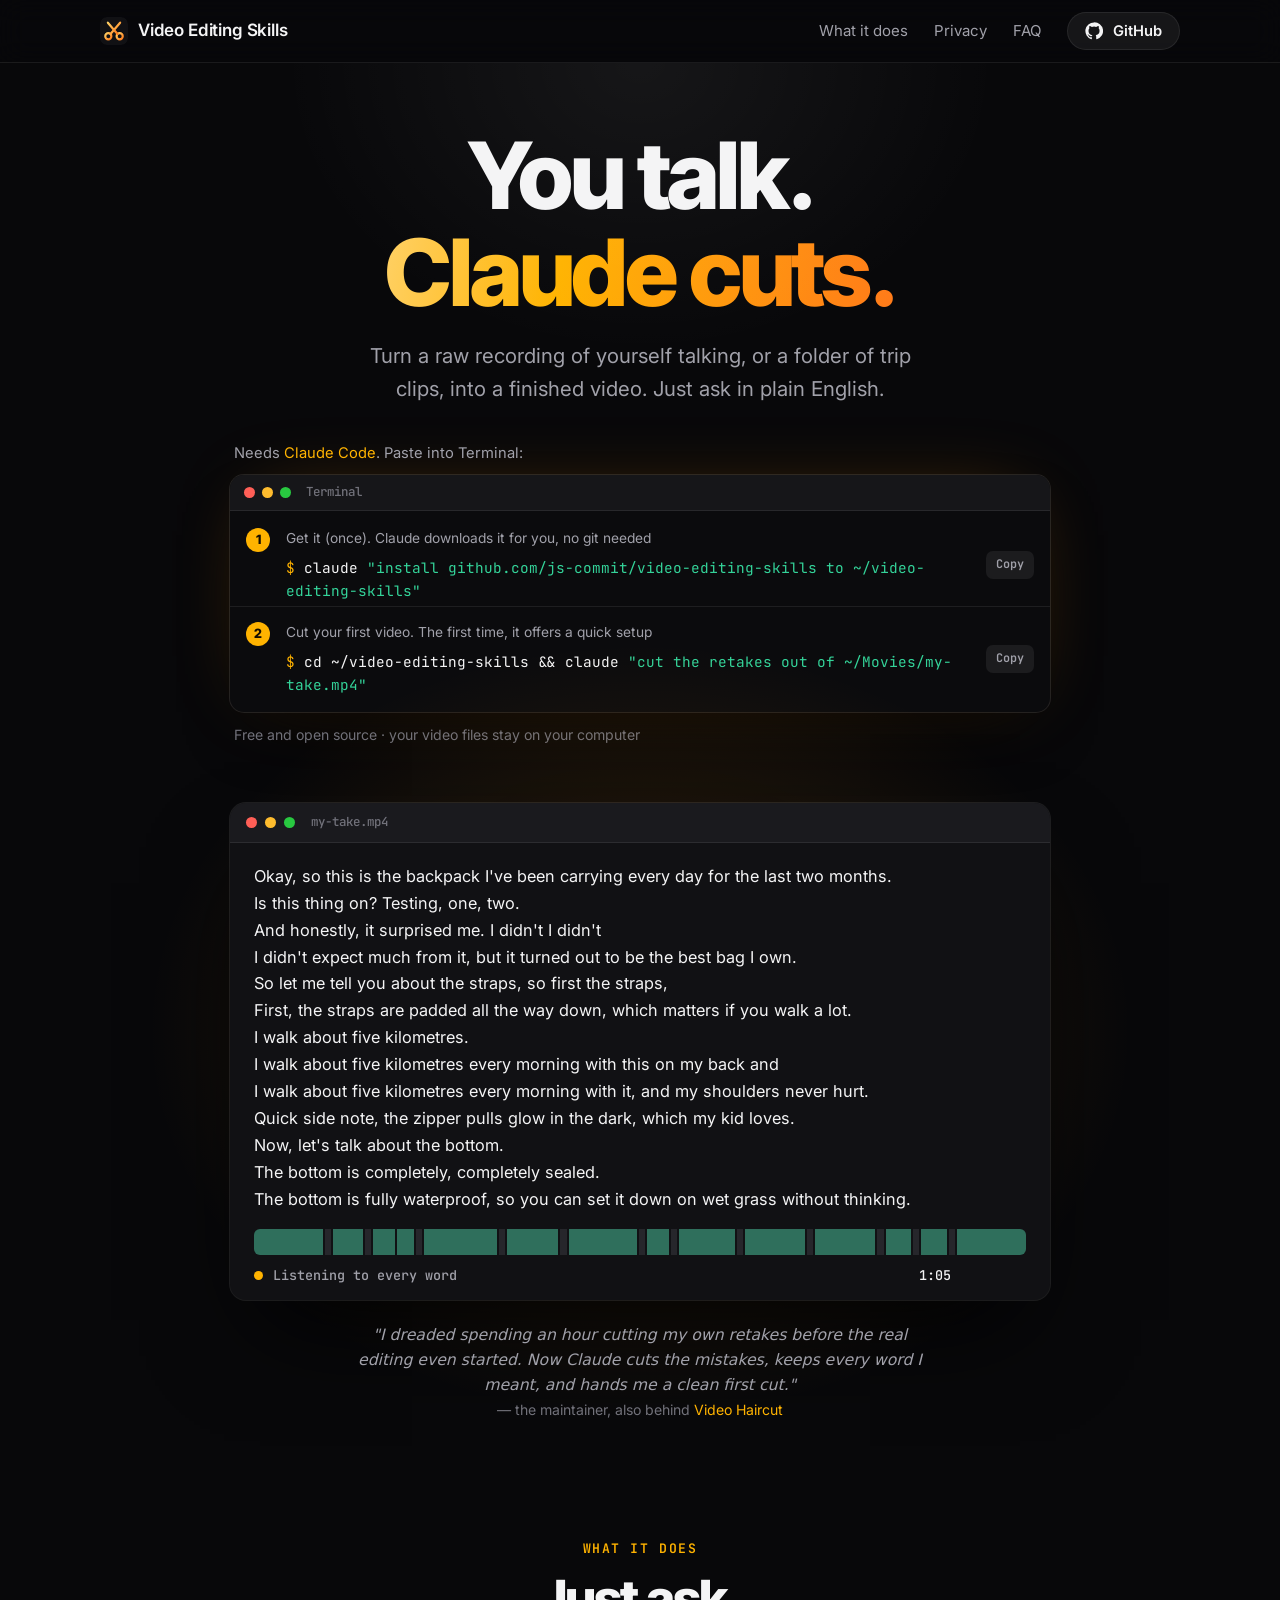
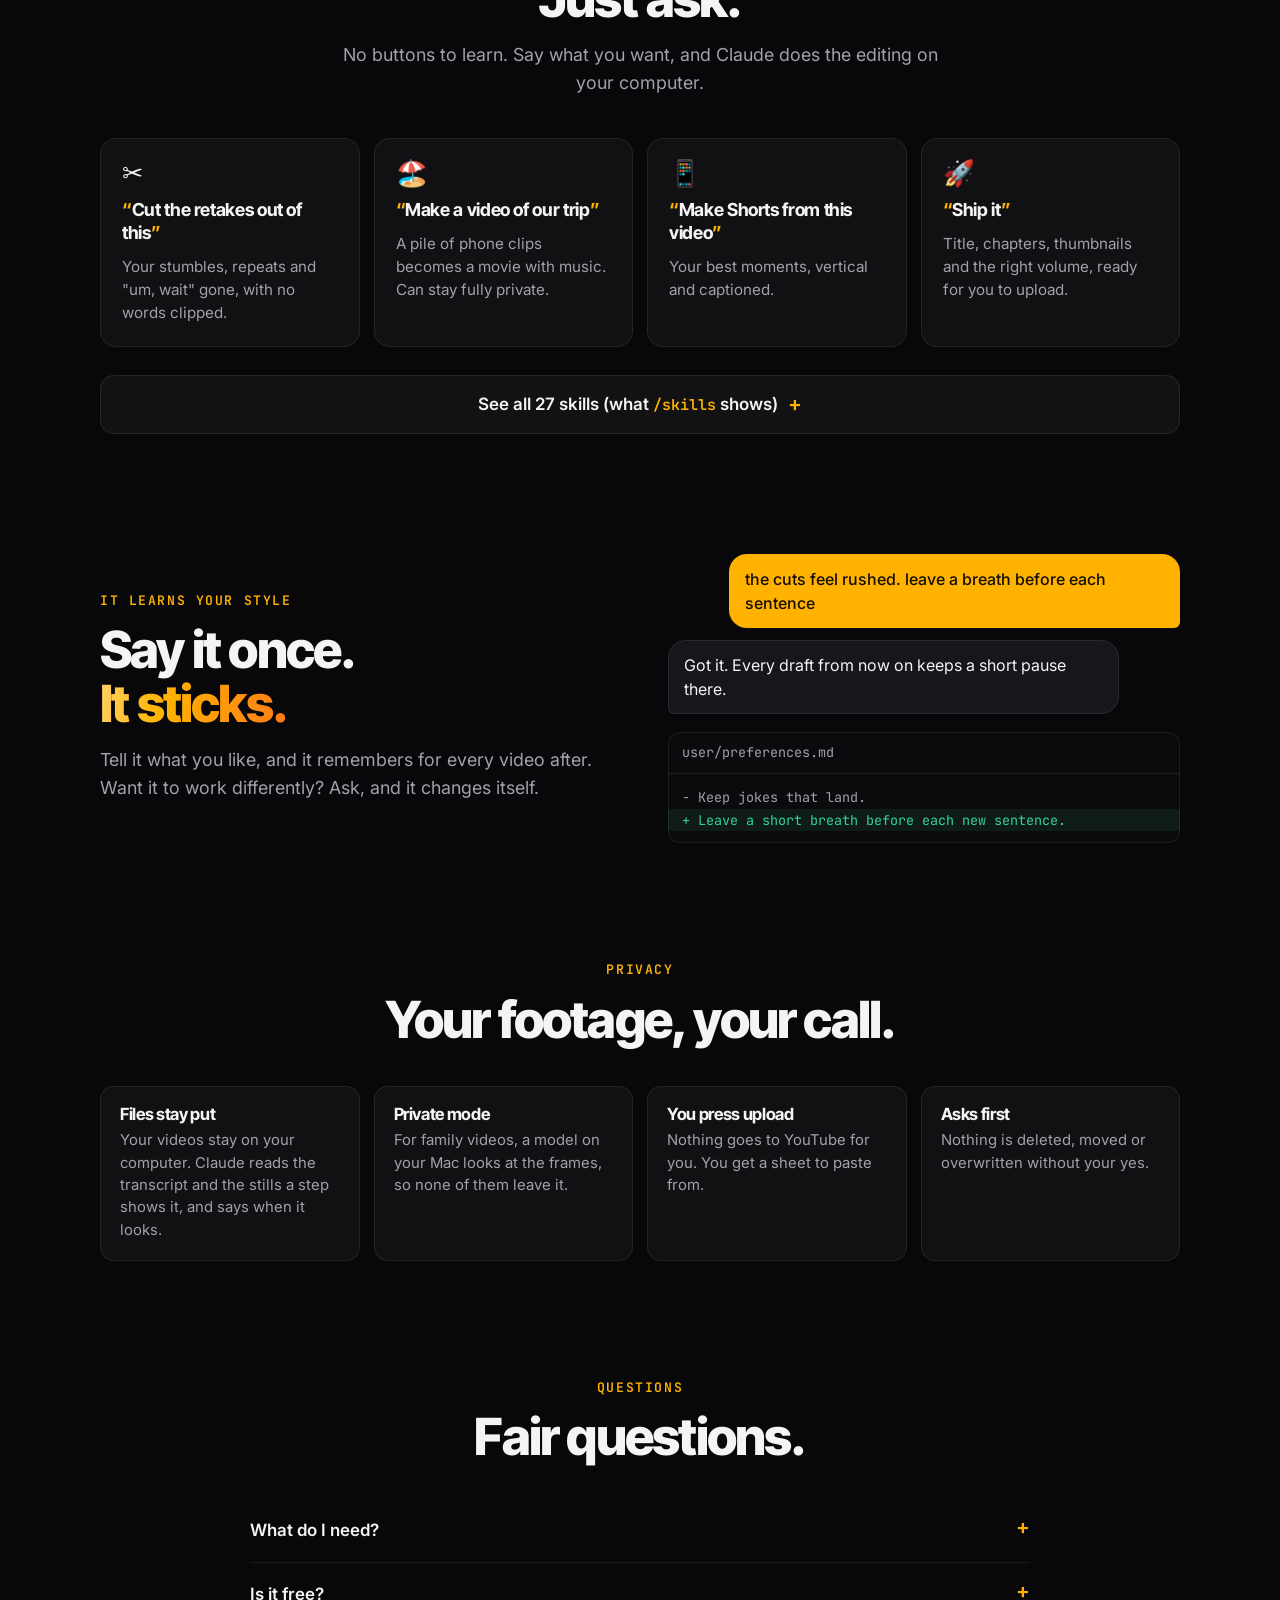
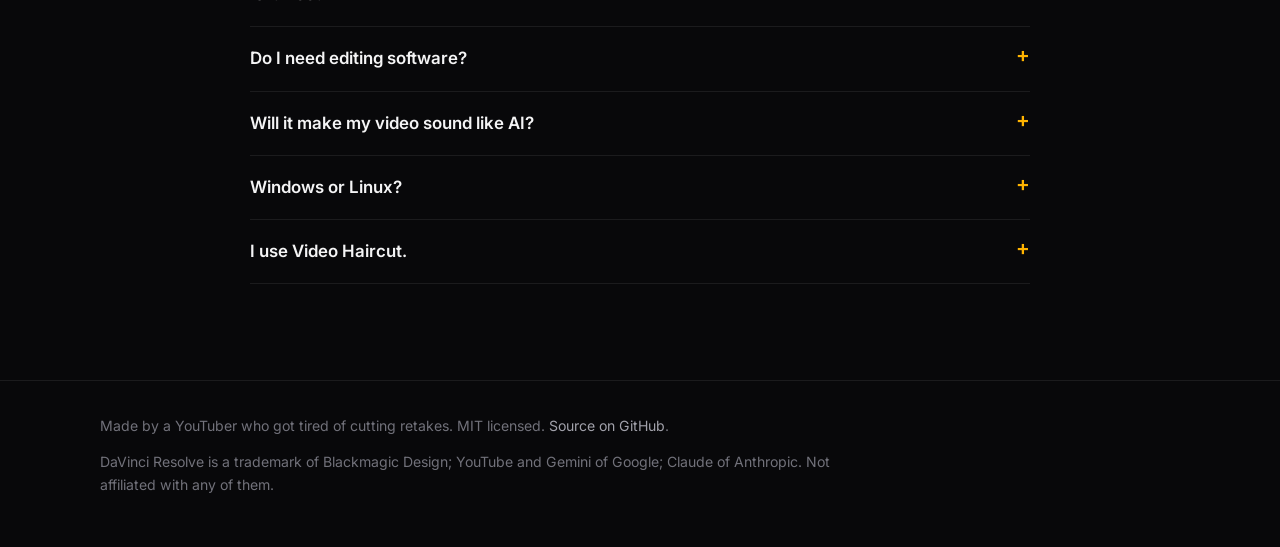
==== commit 78a9fd4e: "Project page: step 1 is a sentence to Claude Code, which downloads the toolkit (no git needed)" ====
--- a/site/index.html
+++ b/site/index.html
@@ -254,18 +254,18 @@
         <div class="bar"><i></i><i></i><i></i><span>Terminal</span></div>
         <div class="cmd">
           <span class="n">1</span>
-          <span class="label">Get it and set it up (once)</span>
-          <pre>git clone https://github.com/js-commit/video-editing-skills && cd video-editing-skills && claude <b>"set me up"</b></pre>
+          <span class="label">Get it (once). Claude downloads it for you, no git needed</span>
+          <pre>claude <b>"install github.com/js-commit/video-editing-skills to ~/video-editing-skills"</b></pre>
           <button class="copy" type="button">Copy</button>
         </div>
         <div class="cmd">
           <span class="n">2</span>
-          <span class="label">Cut your first video</span>
-          <pre>claude <b>"cut the retakes out of ~/Movies/my-take.mp4"</b></pre>
+          <span class="label">Cut your first video. The first time, it offers a quick setup</span>
+          <pre>cd ~/video-editing-skills && claude <b>"cut the retakes out of ~/Movies/my-take.mp4"</b></pre>
           <button class="copy" type="button">Copy</button>
         </div>
       </div>
-      <p class="fine">Free and open source · your video files stay on your computer · already in Claude? Just type the part in quotes.</p>
+      <p class="fine">Free and open source · your video files stay on your computer</p>
     </div>
 
     <div class="demo" id="demo" aria-label="Animation: a transcript where retakes and filler are struck through and removed, and the video gets shorter.">
@@ -511,7 +511,7 @@
   <div class="wrap">
     <div class="center"><div class="kicker">Questions</div><h2>Fair questions.</h2></div>
     <div class="faq">
-      <details><summary>What do I need?</summary><p>Claude Code with a Claude plan (Pro or Max) and a Mac works best. Setup checks the rest, offers to install ffmpeg, and helps you pick how speech becomes text (ElevenLabs Scribe has a free tier; on newer Macs, voz is free and offline). DaVinci Resolve is optional.</p></details>
+      <details><summary>What do I need?</summary><p>Claude Code with a Claude plan (Pro or Max), and a Mac works best. No git or developer tools needed. Setup checks the rest, offers to install ffmpeg, and helps you pick how speech becomes text (ElevenLabs Scribe has a free tier; on newer Macs, voz is free and offline). DaVinci Resolve is optional.</p></details>
       <details><summary>Is it free?</summary><p>Yes, it's open source (MIT). Claude Code uses your Claude plan, and a long recording uses a fair bit of it.</p></details>
       <details><summary>Do I need editing software?</summary><p>No. It can do the whole edit on its own. If you use DaVinci Resolve, it can build the timeline there for you to fine-tune.</p></details>
       <details><summary>Will it make my video sound like AI?</summary><p>No. The first cut only cuts your own words: the mistakes go, everything you meant to say stays, jokes included.</p></details>
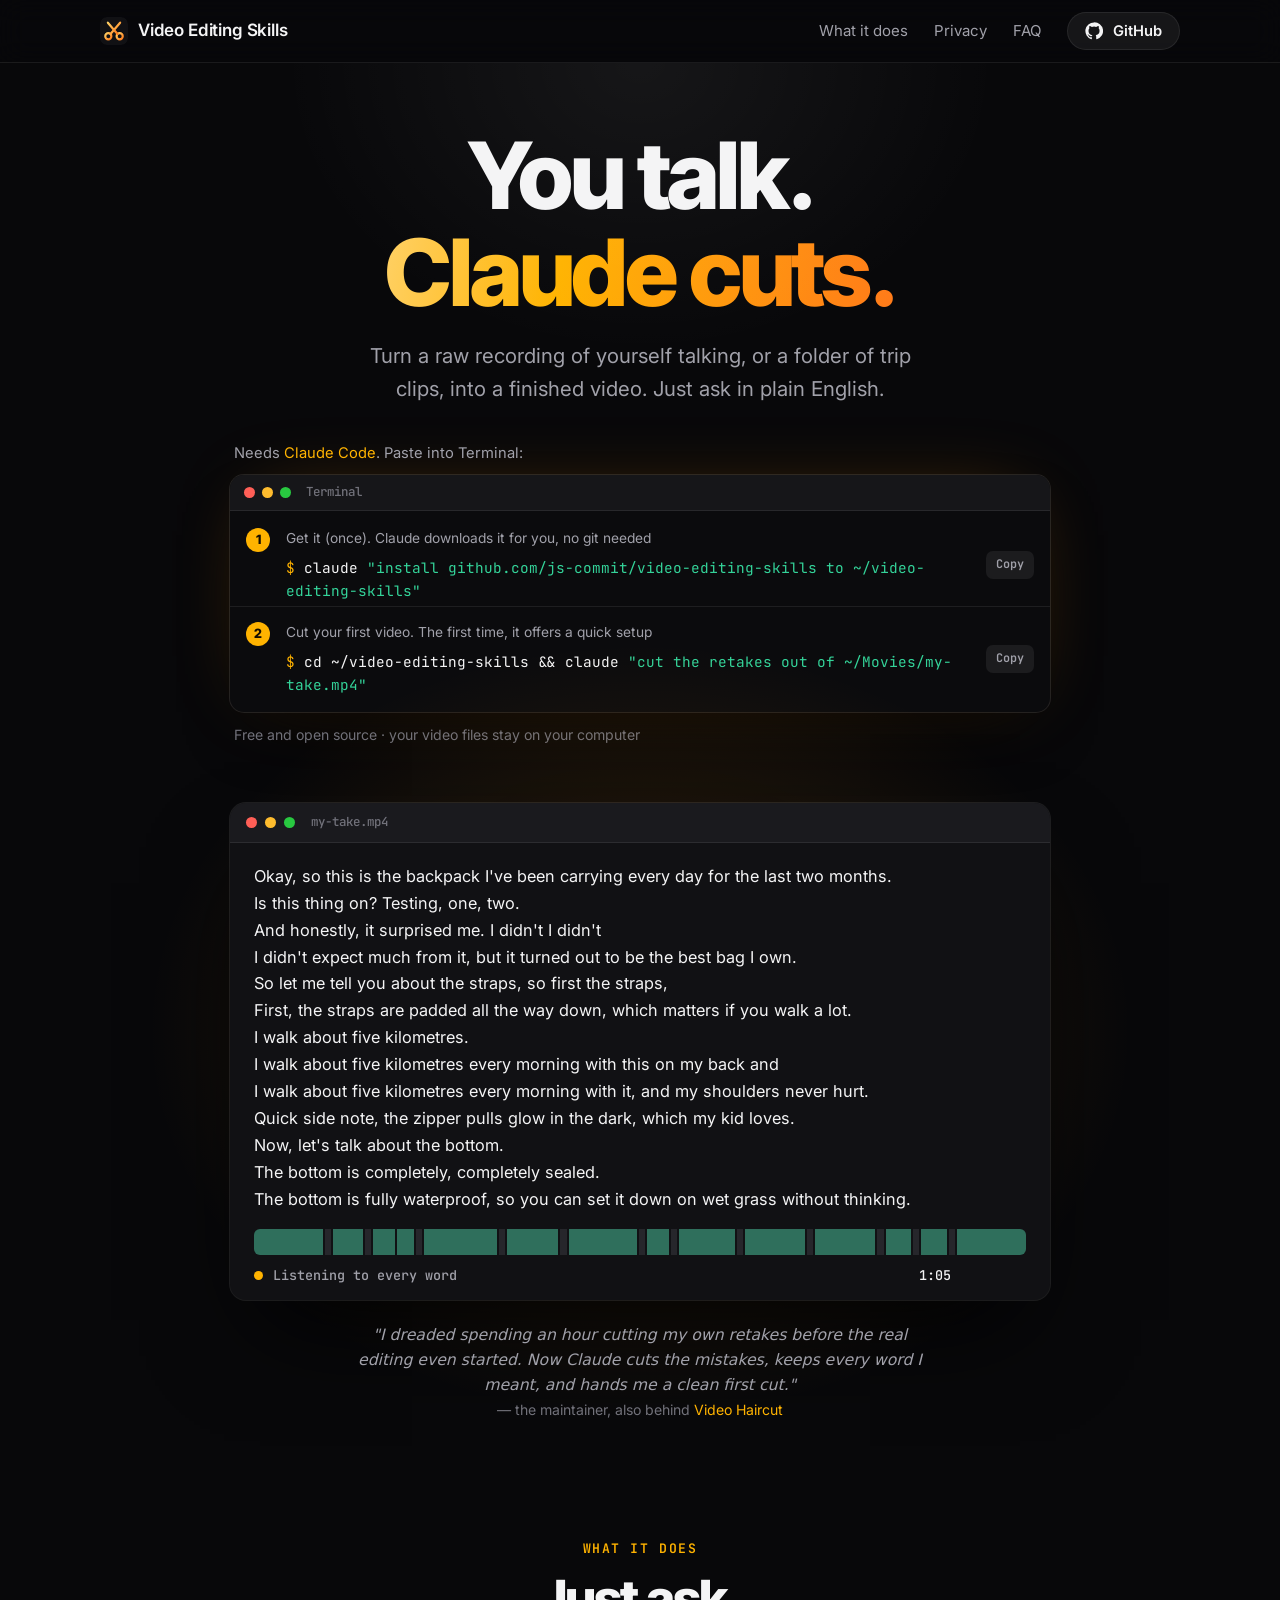
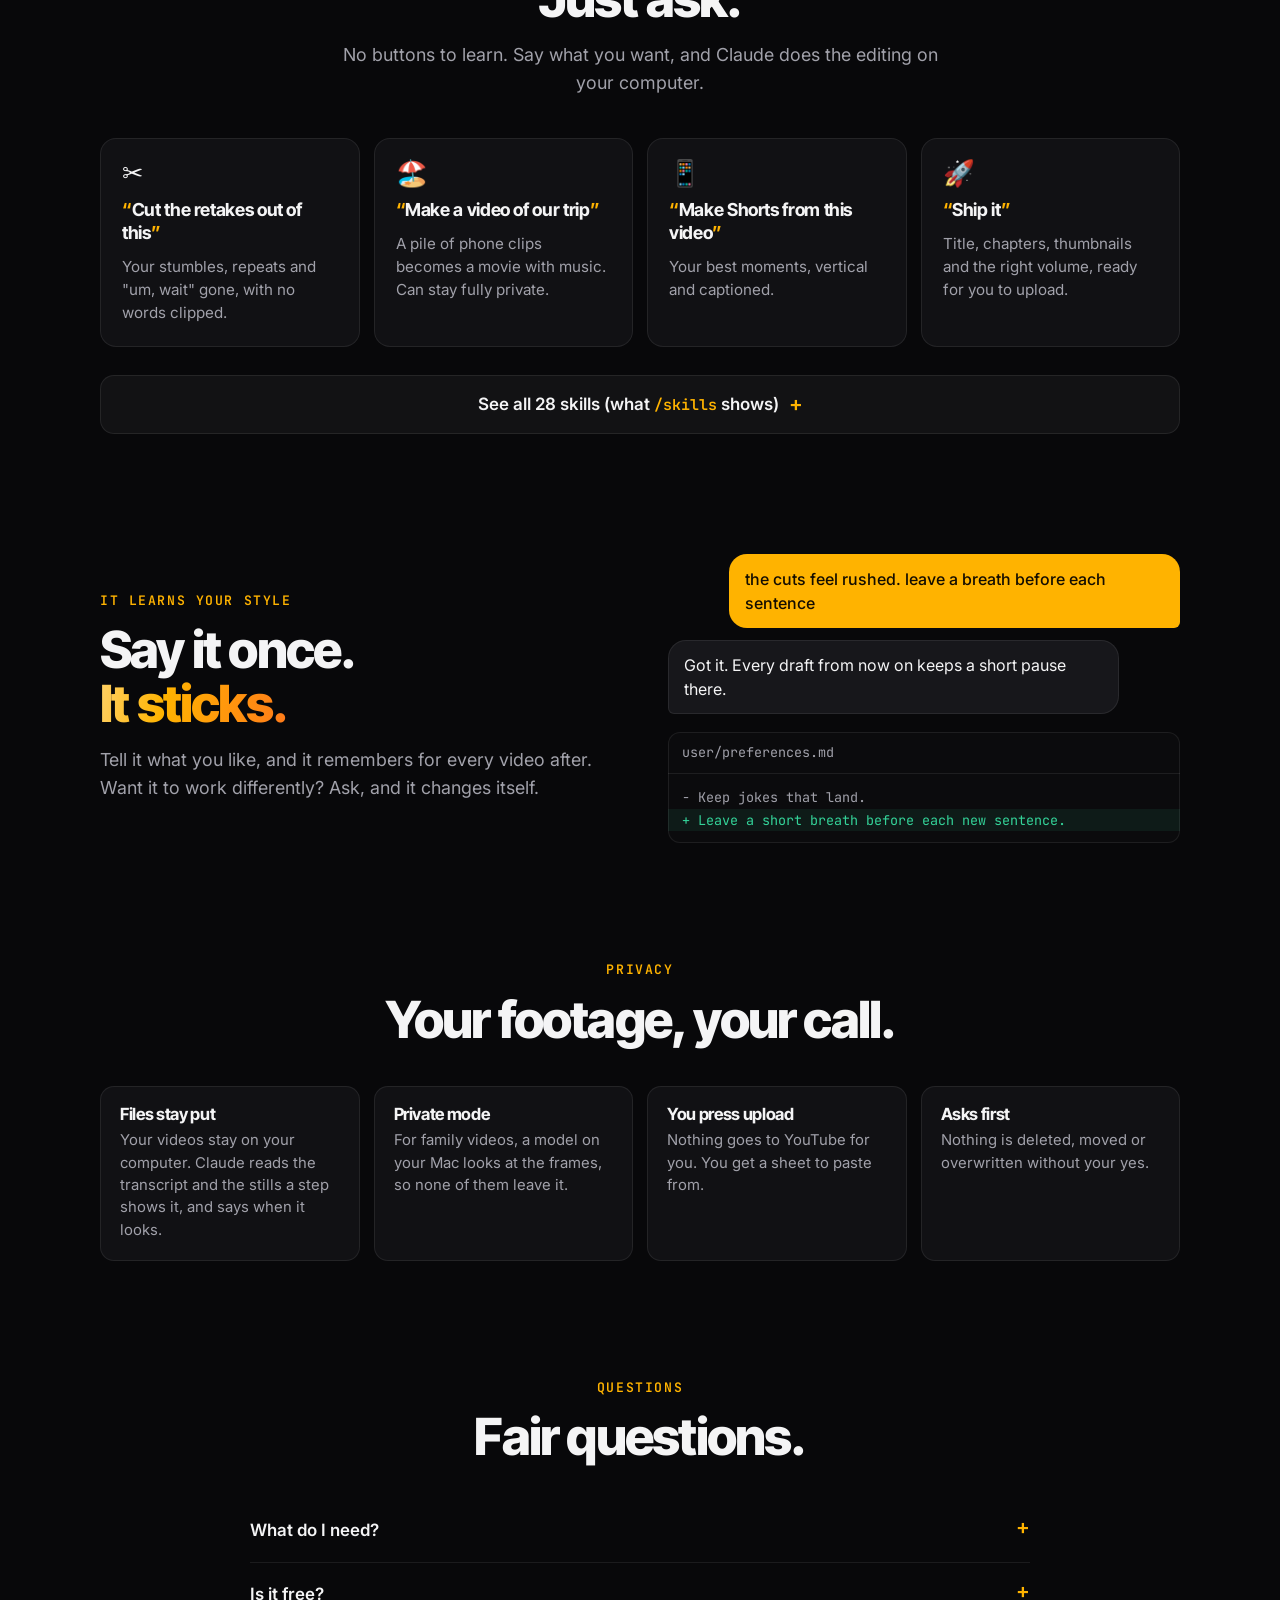
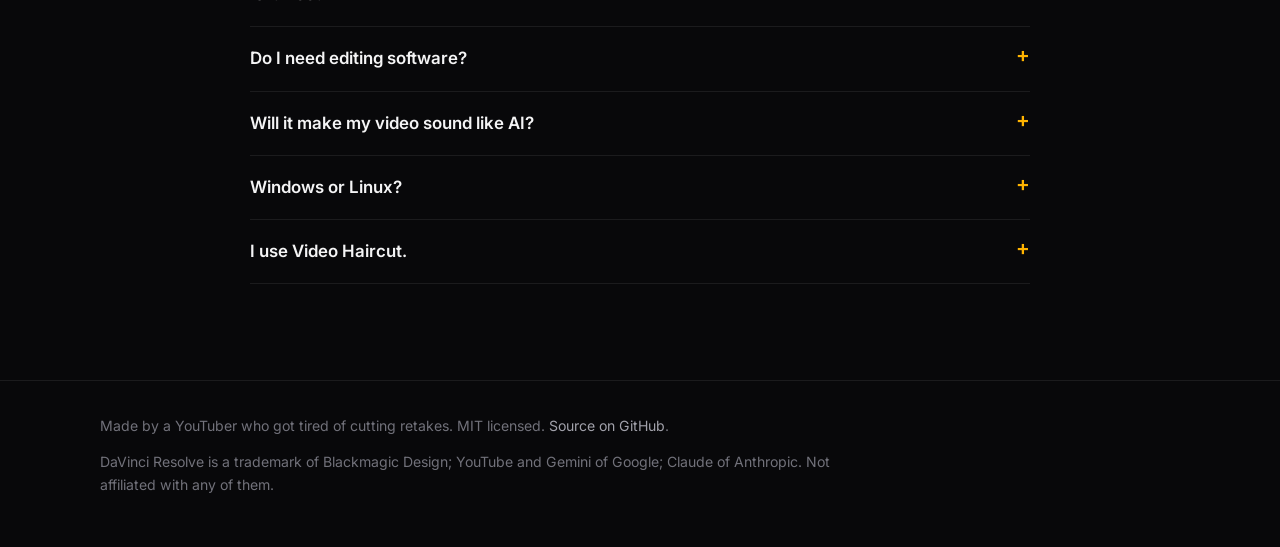
==== commit c6f77db0: "ffmpeg-to-resolve: rebuild a talking-head-ffmpeg recipe as an editable Resolve timeline and check it" ====
--- a/site/index.html
+++ b/site/index.html
@@ -296,7 +296,7 @@
     </div>
 
     <details class="all">
-      <summary><span>See all <!-- gen:n-skills -->27<!-- /gen:n-skills --> skills (what <code>/skills</code> shows)</span></summary>
+      <summary><span>See all <!-- gen:n-skills -->28<!-- /gen:n-skills --> skills (what <code>/skills</code> shows)</span></summary>
 <!-- gen:skills -->
 <div class="group" id="g-cut">
   <div class="group-head"><h3>Cut</h3><p>From raw recording to a clean first cut.</p></div>
@@ -356,6 +356,11 @@
 <div class="group" id="g-polish">
   <div class="group-head"><h3>Polish</h3><p>Your notes, cleaner sound, steadier shots.</p></div>
   <div class="cards">
+    <article class="card" id="skill-ffmpeg-to-resolve">
+      <div class="card-top"><code>ffmpeg-to-resolve</code><span class="badge">Resolve Studio</span></div>
+      <p>Rebuilds that edit as a DaVinci Resolve timeline you can finish by hand, then checks it matches frame for frame.</p>
+      <p class="say"><span>Just say</span> &ldquo;move this edit into Resolve&rdquo;</p>
+    </article>
     <article class="card" id="skill-edit-review-notes">
       <div class="card-top"><code>edit-review-notes</code></div>
       <p>Watch your draft, jot notes as you go, and Claude makes the changes.</p>
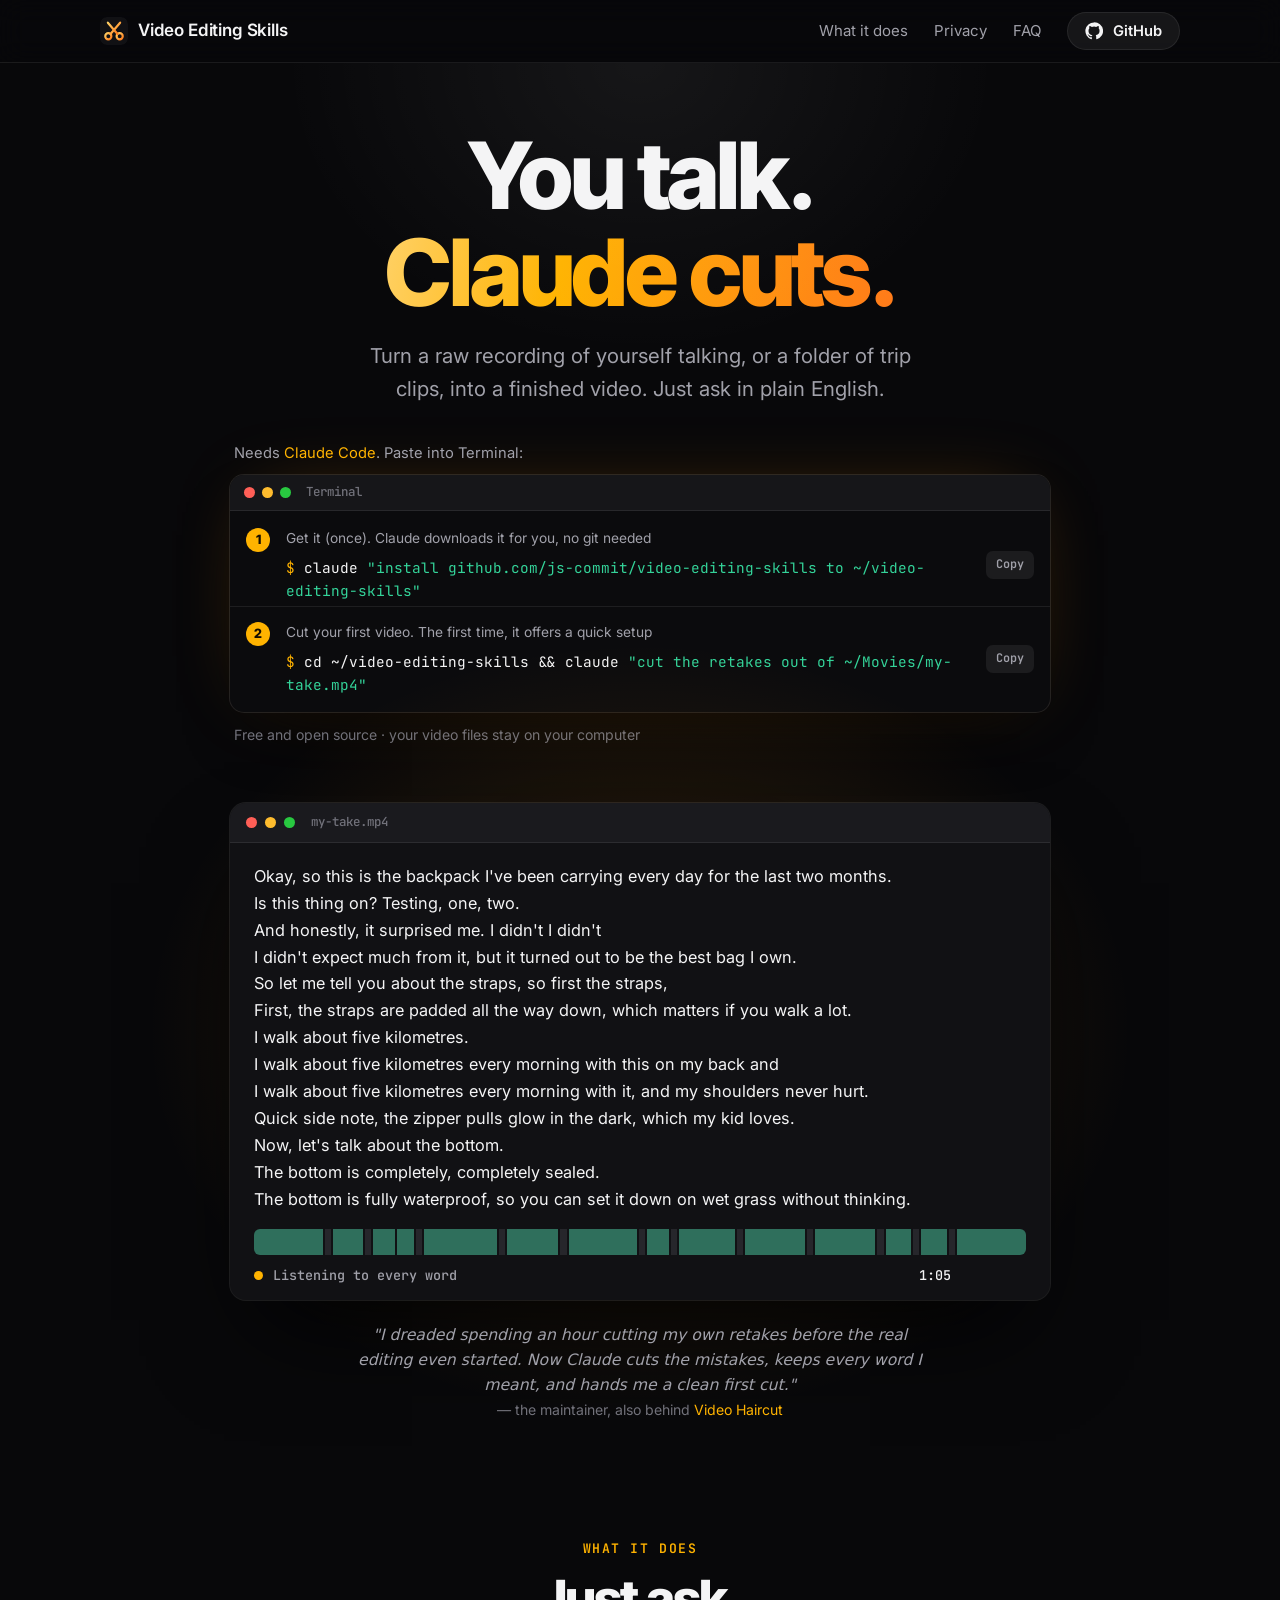
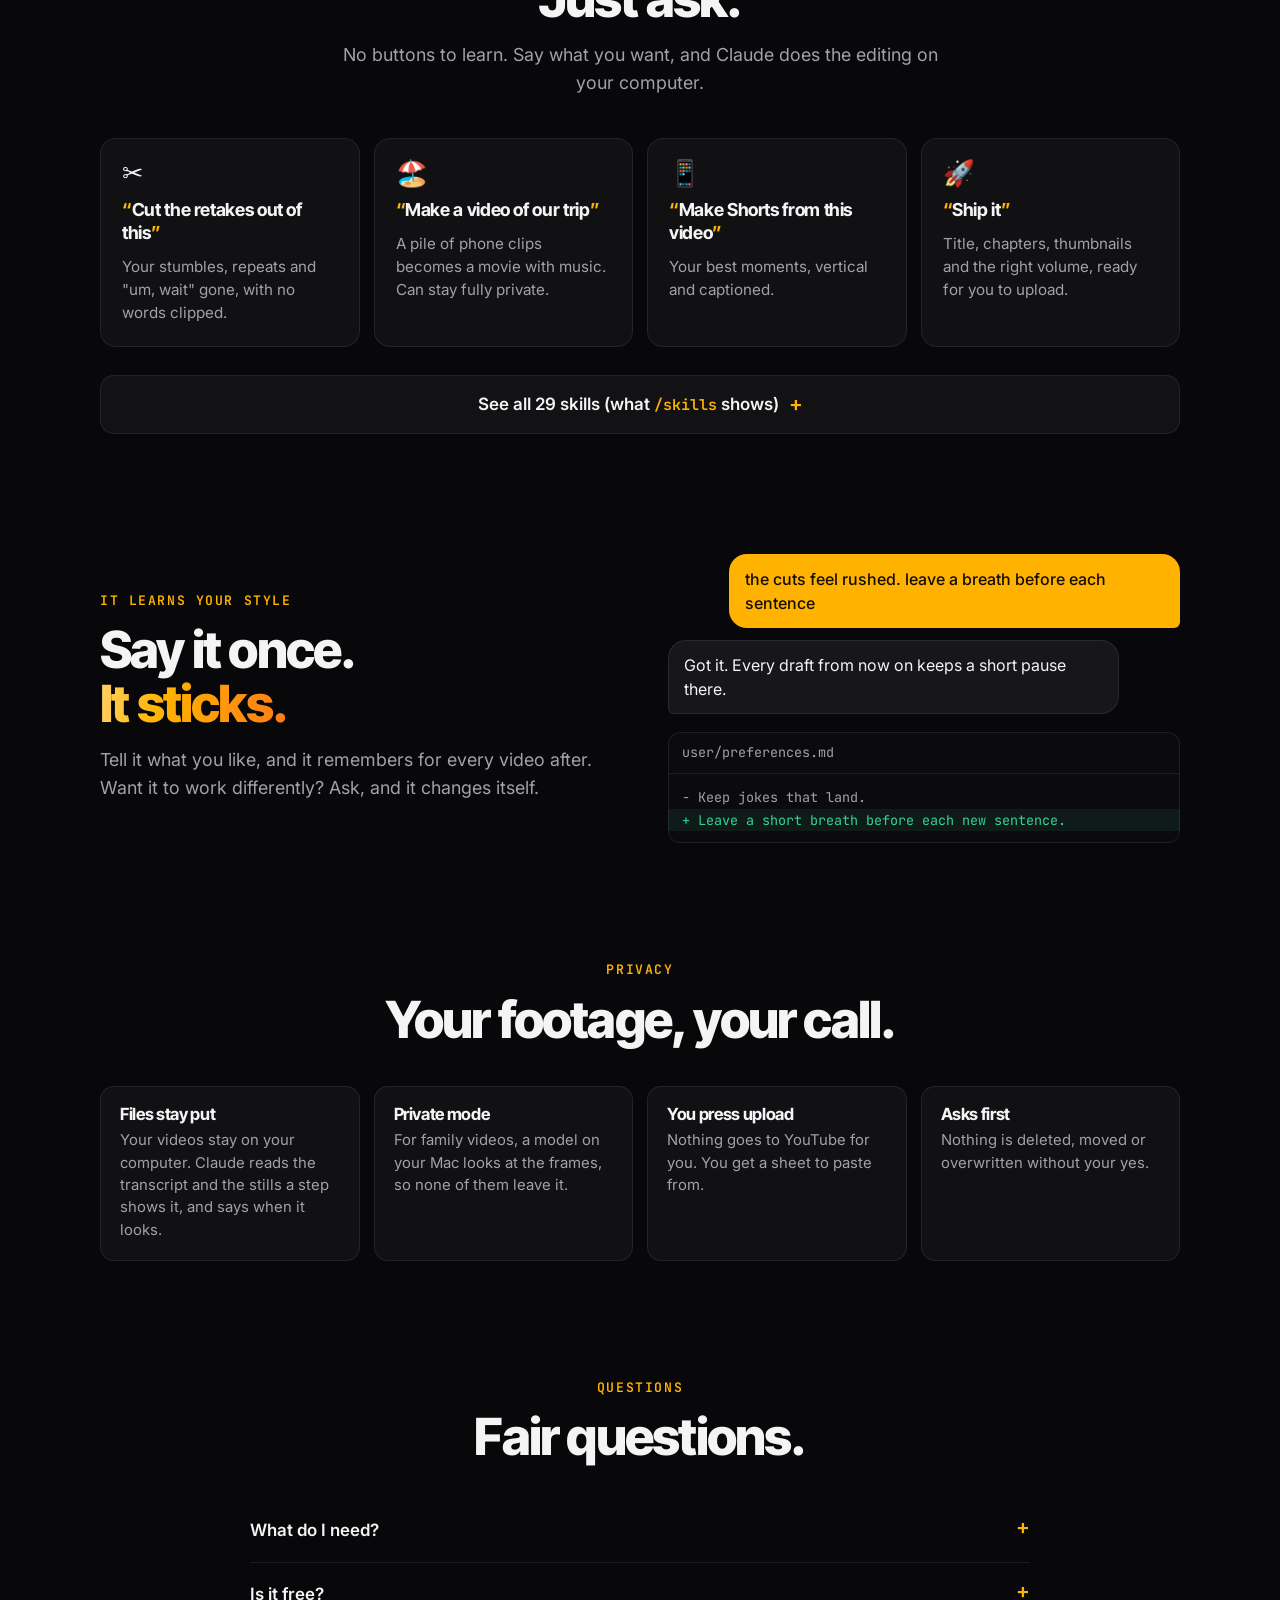
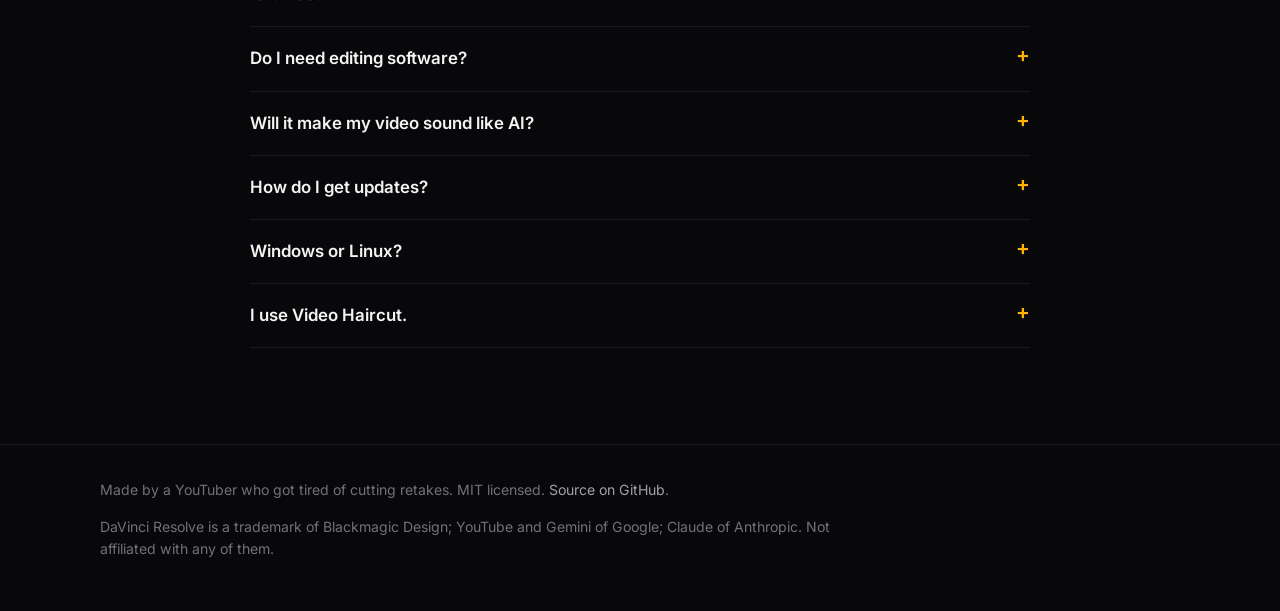
==== commit f23038ee: "Project page: update-toolkit card and a FAQ entry on updates" ====
--- a/site/index.html
+++ b/site/index.html
@@ -296,7 +296,7 @@
     </div>
 
     <details class="all">
-      <summary><span>See all <!-- gen:n-skills -->28<!-- /gen:n-skills --> skills (what <code>/skills</code> shows)</span></summary>
+      <summary><span>See all <!-- gen:n-skills -->29<!-- /gen:n-skills --> skills (what <code>/skills</code> shows)</span></summary>
 <!-- gen:skills -->
 <div class="group" id="g-cut">
   <div class="group-head"><h3>Cut</h3><p>From raw recording to a clean first cut.</p></div>
@@ -455,6 +455,11 @@
       <div class="card-top"><code>setup</code></div>
       <p>A few skippable questions, so everything knows where your stuff lives.</p>
       <p class="say"><span>Just say</span> &ldquo;set me up&rdquo;</p>
+    </article>
+    <article class="card" id="skill-update-toolkit">
+      <div class="card-top"><code>update-toolkit</code></div>
+      <p>Tells you when a newer version is out and installs it. Your settings and changes stay.</p>
+      <p class="say"><span>Just say</span> &ldquo;update the toolkit&rdquo;</p>
     </article>
     <article class="card" id="skill-customize">
       <div class="card-top"><code>customize</code></div>
@@ -520,6 +525,7 @@
       <details><summary>Is it free?</summary><p>Yes, it's open source (MIT). Claude Code uses your Claude plan, and a long recording uses a fair bit of it.</p></details>
       <details><summary>Do I need editing software?</summary><p>No. It can do the whole edit on its own. If you use DaVinci Resolve, it can build the timeline there for you to fine-tune.</p></details>
       <details><summary>Will it make my video sound like AI?</summary><p>No. The first cut only cuts your own words: the mistakes go, everything you meant to say stays, jokes included.</p></details>
+      <details><summary>How do I get updates?</summary><p>Once a day it looks whether a newer version is out, and Claude tells you. Say "update the toolkit" and it installs it; your settings and your own changes stay. The look only asks GitHub for the latest version's id, and you can switch it off.</p></details>
       <details><summary>Windows or Linux?</summary><p>The Mac gets the most testing and the ready-made apps. The core editing is written to work on Windows and Linux too.</p></details>
       <details><summary>I use Video Haircut.</summary><p>The first cut opens in <a href="https://github.com/js-commit/video-haircut">Video Haircut</a> for touch-ups.</p></details>
     </div>
